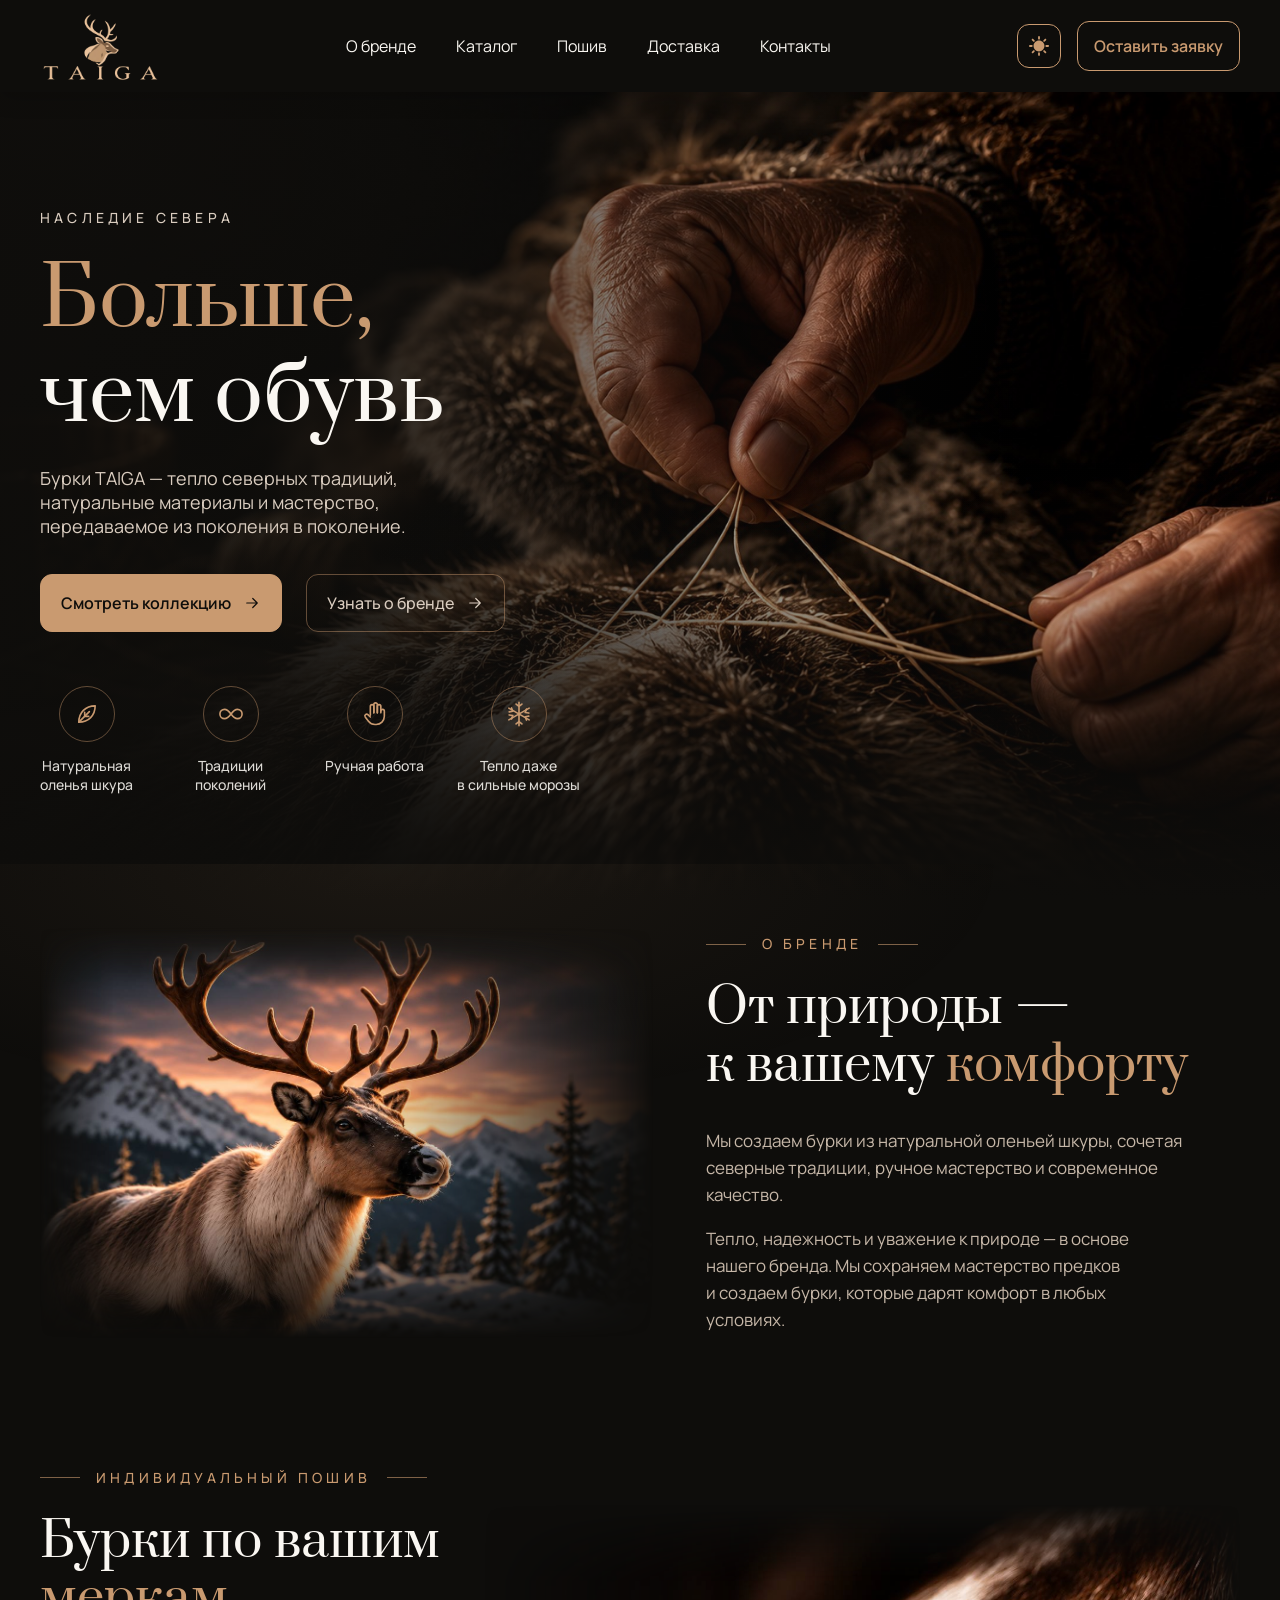
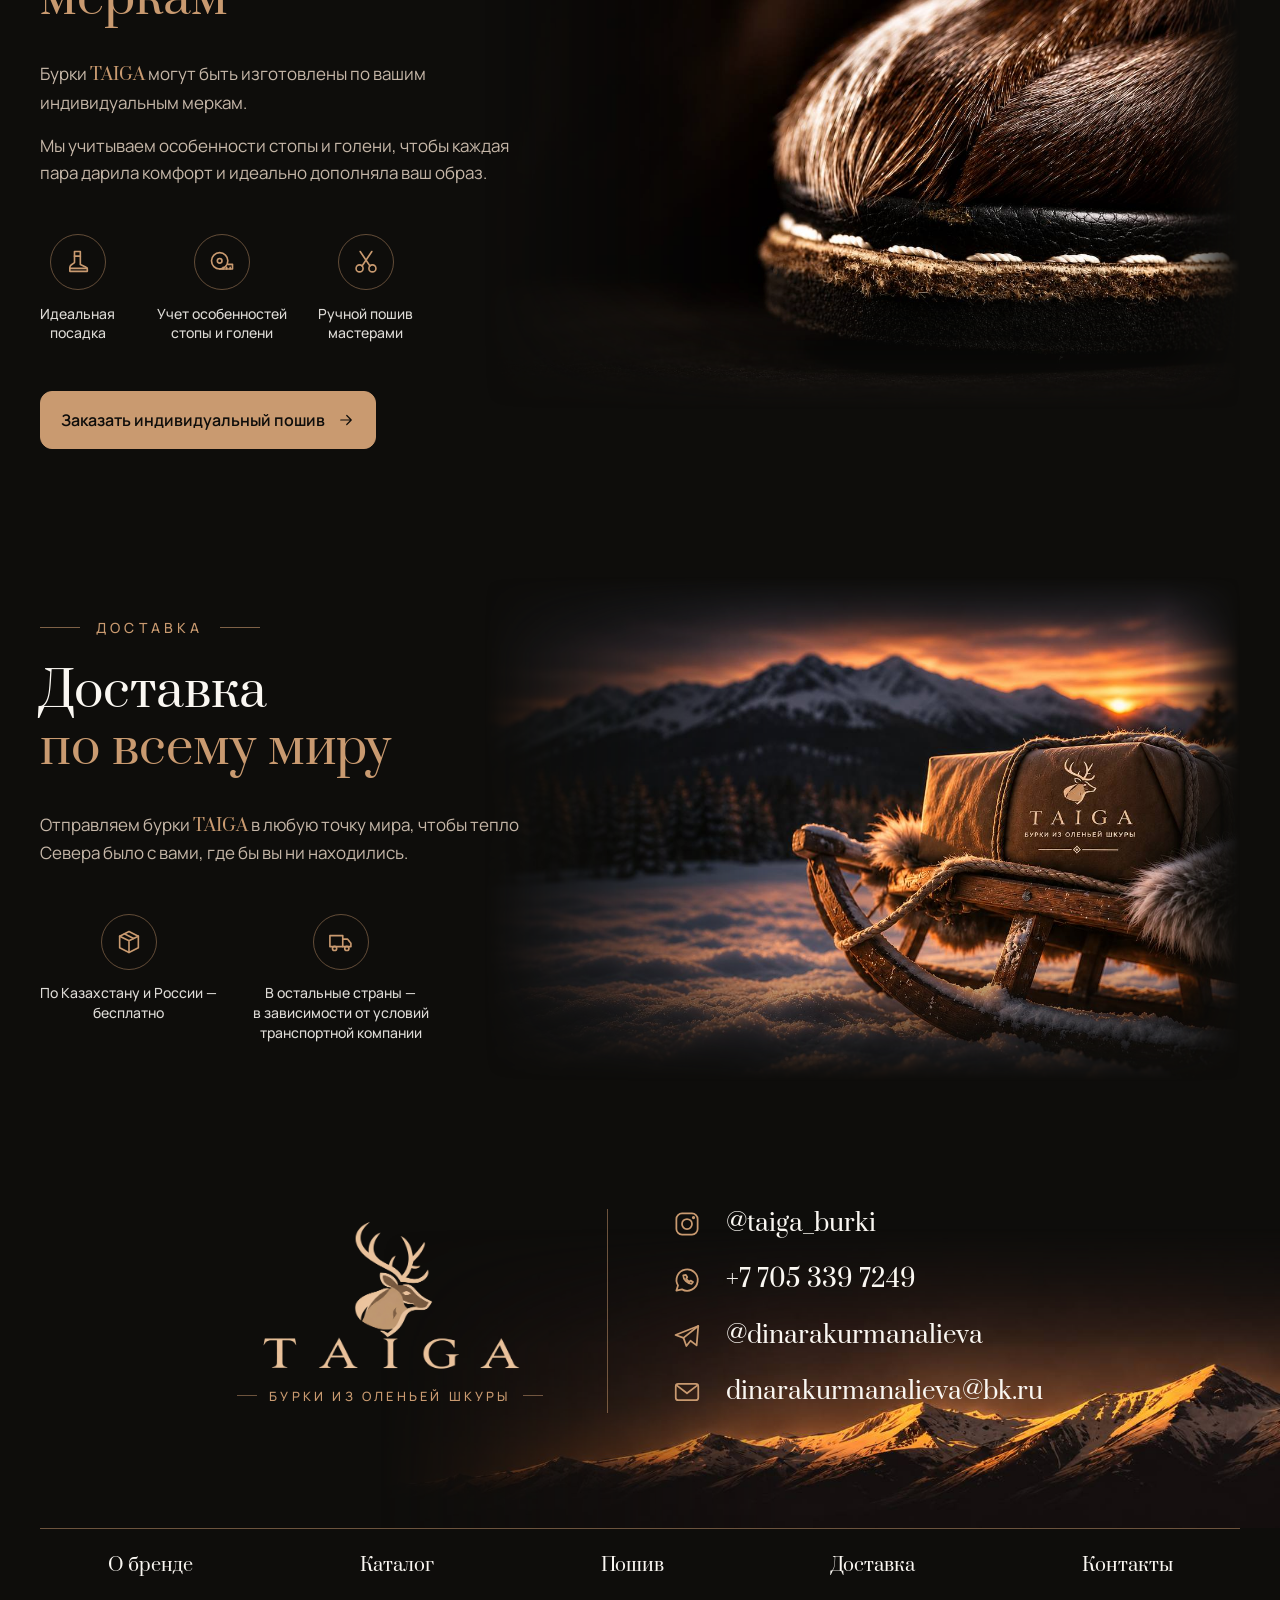
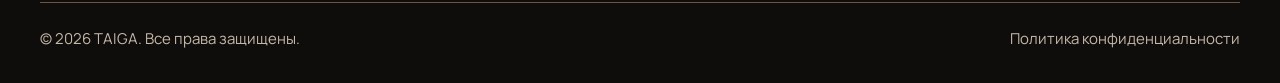
==== index.html @ 542b9067 "Add TAIGA home page Header with theme toggle and burger menu, hero, about, custom sewing and deliver" ====
<!doctype html>
<html lang="ru">
  <head>
    <meta charset="UTF-8" />
    <meta name="viewport" content="width=device-width, initial-scale=1.0" />
    <title>TAIGA</title>
    <link rel="icon" href="./img/general/favicon.png" />
    <link rel="preconnect" href="https://fonts.googleapis.com" />
    <link rel="preconnect" href="https://fonts.gstatic.com" crossorigin />
    <link
      href="https://fonts.googleapis.com/css2?family=Cormorant+Garamond:ital,wght@0,400;0,600;1,400&family=Manrope:wght@400;500;600;700&family=Prata&display=swap"
      rel="stylesheet"
    />
    <link rel="stylesheet" href="./style.css" />
    <script>
      // "js" class: scroll animations hide content only when JS is running
      document.documentElement.classList.add("js");
      if (localStorage.getItem("theme") === "light") {
        document.documentElement.classList.add("light_theme");
      }
    </script>
    <script src="./script.js" defer></script>
  </head>
  <body>
    <!-- HEADER -->
    <header class="header">
      <div class="container header_container">
        <a class="logo_link" href="#" aria-label="Taiga — наверх страницы">
          <img
            class="logo_img"
            src="./img/general/logo-header.png"
            alt=""
            width="120"
            height="70"
          />
        </a>

        <nav class="header_nav" id="header_menu" aria-label="Основное меню">
          <ul class="header_list">
            <li><a class="header_link" href="#about">О бренде</a></li>
            <li><a class="header_link" href="#catalog">Каталог</a></li>
            <li><a class="header_link" href="#sewing">Пошив</a></li>
            <li><a class="header_link" href="#delivery">Доставка</a></li>
            <li><a class="header_link" href="#contacts">Контакты</a></li>
          </ul>
          <div class="menu_extra">
            <p class="menu_note">Бурки ручной работы</p>
            <button class="btn menu_btn" type="button" data-open-request>Оставить заявку</button>
          </div>
        </nav>

        <div class="header_actions">
          <button
            class="icon_btn theme_toggle"
            type="button"
            aria-label="Включить светлую тему"
          >
            <svg
              class="theme_icon theme_icon_sun"
              width="20"
              height="20"
              viewBox="0 0 22 22"
              fill="none"
              aria-hidden="true"
            >
              <path
                d="M10 3V1C10 0.45 10.45 0 11 0C11.55 0 12 0.45 12 1V3C12 3.55 11.55 4 11 4C10.45 4 10 3.55 10 3ZM17.36 6.05L18.77 4.63C19.16 4.24 19.16 3.61 18.77 3.22C18.38 2.83 17.75 2.83 17.36 3.22L15.95 4.64C15.56 5.03 15.56 5.66 15.95 6.05C16.34 6.44 16.97 6.44 17.36 6.05ZM21 10H19C18.45 10 18 10.45 18 11C18 11.55 18.45 12 19 12H21C21.55 12 22 11.55 22 11C22 10.45 21.55 10 21 10ZM11 18C10.45 18 10 18.45 10 19V21C10 21.55 10.45 22 11 22C11.55 22 12 21.55 12 21V19C12 18.45 11.55 18 11 18ZM4.64 6.05L3.22 4.64C2.83 4.25 2.83 3.61 3.22 3.23C3.61 2.85 4.25 2.84 4.63 3.23L6.04 4.64C6.43 5.03 6.43 5.67 6.04 6.05C5.65 6.43 5.02 6.44 4.64 6.05ZM15.95 15.95C15.56 16.34 15.56 16.98 15.95 17.36L17.36 18.77C17.75 19.16 18.39 19.16 18.77 18.77C19.16 18.38 19.16 17.74 18.77 17.36L17.36 15.95C16.98 15.56 16.34 15.56 15.95 15.95ZM1 12H3C3.55 12 4 11.55 4 11C4 10.45 3.55 10 3 10H1C0.45 10 0 10.45 0 11C0 11.55 0.45 12 1 12ZM4.64 18.78L6.05 17.37C6.44 16.98 6.44 16.34 6.05 15.96C5.66 15.58 5.02 15.57 4.64 15.96L3.23 17.37C2.84 17.76 2.84 18.4 3.23 18.78C3.61 19.17 4.25 19.17 4.64 18.78ZM11 5C7.69 5 5 7.69 5 11C5 14.31 7.69 17 11 17C14.31 17 17 14.31 17 11C17 7.69 14.31 5 11 5Z"
                fill="currentColor"
              />
            </svg>
            <svg
              class="theme_icon theme_icon_moon"
              width="18"
              height="18"
              viewBox="0 0 18 18"
              fill="none"
              aria-hidden="true"
            >
              <path
                d="M9 0C4.03 0 0 4.03 0 9C0 13.97 4.03 18 9 18C13.97 18 18 13.97 18 9C18 8.54 17.96 8.08 17.9 7.64C16.92 9.01 15.32 9.9 13.5 9.9C10.52 9.9 8.1 7.48 8.1 4.5C8.1 2.69 8.99 1.08 10.36 0.1C9.92 0.04 9.46 0 9 0Z"
                fill="currentColor"
              />
            </svg>
          </button>

          <button class="btn header_btn" type="button" data-open-request>Оставить заявку</button>

          <button
            class="icon_btn burger_btn"
            type="button"
            aria-label="Открыть меню"
            aria-expanded="false"
            aria-controls="header_menu"
          >
            <span class="burger_line" aria-hidden="true"></span>
            <span class="burger_line" aria-hidden="true"></span>
          </button>
        </div>
      </div>
    </header>

    <main>
      <!-- HERO -->
      <section class="hero" id="hero">
        <div class="container hero_container">
          <div class="hero_content">
            <p class="hero_eyebrow">Наследие Севера</p>
            <h1 class="hero_title"><span class="text_accent">Больше,</span><br />чем обувь</h1>
            <p class="hero_text">
              Бурки TAIGA — тепло северных традиций, натуральные материалы и
              мастерство, передаваемое из поколения в поколение.
            </p>

            <div class="hero_btns">
              <a class="btn btn_primary btn_arrow" href="#catalog">
                Смотреть коллекцию
                <svg width="18" height="18" viewBox="0 0 24 24" fill="none" aria-hidden="true">
                  <path d="M5 12h14M13 6l6 6-6 6" stroke="currentColor" stroke-width="1.6" stroke-linecap="round" stroke-linejoin="round" />
                </svg>
              </a>
              <a class="btn btn_ghost btn_arrow" href="#about">
                Узнать о бренде
                <svg width="18" height="18" viewBox="0 0 24 24" fill="none" aria-hidden="true">
                  <path d="M5 12h14M13 6l6 6-6 6" stroke="currentColor" stroke-width="1.6" stroke-linecap="round" stroke-linejoin="round" />
                </svg>
              </a>
            </div>
          </div>

          <ul class="features features_start hero_features">
            <li class="feature">
              <span class="feature_icon">
                <img src="./img/home-page/icon-leaf.svg" alt="" width="28" height="28" />
              </span>
              <p class="feature_text">Натуральная оленья шкура</p>
            </li>
            <li class="feature">
              <span class="feature_icon">
                <img src="./img/home-page/icon-infinity.svg" alt="" width="28" height="28" />
              </span>
              <p class="feature_text">Традиции<br />поколений</p>
            </li>
            <li class="feature">
              <span class="feature_icon">
                <img src="./img/home-page/icon-hand.svg" alt="" width="28" height="28" />
              </span>
              <p class="feature_text">Ручная работа</p>
            </li>
            <li class="feature">
              <span class="feature_icon">
                <img src="./img/home-page/icon-snowflake.svg" alt="" width="28" height="28" />
              </span>
              <p class="feature_text">Тепло даже в&nbsp;сильные морозы</p>
            </li>
          </ul>
        </div>
      </section>

      <!-- ABOUT -->
      <section class="about" id="about">
        <div class="container about_container">
          <!-- Photo changes with the theme through CSS (--about-image) -->
          <div class="about_image reveal" aria-hidden="true"></div>

          <div class="about_content">
            <p class="section_eyebrow reveal">О бренде</p>
            <h2 class="section_title reveal" style="--reveal-delay: 0.1s">
              От природы —<br />к&nbsp;вашему <span class="text_accent">комфорту</span>
            </h2>
            <p class="section_text reveal" style="--reveal-delay: 0.2s">
              Мы создаем бурки из натуральной оленьей шкуры, сочетая северные
              традиции, ручное мастерство и&nbsp;современное качество.
            </p>
            <p class="section_text reveal" style="--reveal-delay: 0.3s">
              Тепло, надежность и&nbsp;уважение к&nbsp;природе — в&nbsp;основе
              нашего бренда. Мы сохраняем мастерство предков и&nbsp;создаем
              бурки, которые дарят комфорт в&nbsp;любых условиях.
            </p>
          </div>
        </div>
      </section>

      <!-- CATALOG -->
      <section class="catalog" id="catalog"></section>

      <!-- SEWING -->
      <section class="sewing" id="sewing">
        <div class="container split">
          <!-- Photo changes with the theme through CSS (--sewing-image) -->
          <div class="split_image reveal" aria-hidden="true"></div>

          <div class="split_content">
            <p class="section_eyebrow reveal">Индивидуальный пошив</p>
            <h2 class="section_title reveal" style="--reveal-delay: 0.1s">
              Бурки по&nbsp;вашим <span class="text_accent">меркам</span>
            </h2>
            <p class="section_text reveal" style="--reveal-delay: 0.2s">
              Бурки <span class="text_accent">TAIGA</span> могут быть изготовлены по&nbsp;вашим
              индивидуальным меркам.
            </p>
            <p class="section_text reveal" style="--reveal-delay: 0.25s">
              Мы учитываем особенности стопы и&nbsp;голени, чтобы каждая пара дарила
              комфорт и&nbsp;идеально дополняла ваш образ.
            </p>

            <ul class="features features_start sewing_features reveal" style="--reveal-delay: 0.35s" data-align="desktop">
              <li class="feature">
                <span class="feature_icon">
                  <img src="./img/home-page/icon-fit.svg" alt="" width="28" height="28" />
                </span>
                <p class="feature_text">Идеальная<br />посадка</p>
              </li>
              <li class="feature">
                <span class="feature_icon">
                  <img src="./img/home-page/icon-tape.svg" alt="" width="28" height="28" />
                </span>
                <p class="feature_text">Учет особенностей стопы и&nbsp;голени</p>
              </li>
              <li class="feature">
                <span class="feature_icon">
                  <img src="./img/home-page/icon-scissors.svg" alt="" width="28" height="28" />
                </span>
                <p class="feature_text">Ручной пошив мастерами</p>
              </li>
            </ul>

            <button
              class="btn btn_primary btn_arrow sewing_btn reveal"
              type="button"
              style="--reveal-delay: 0.45s"
              data-open-request
            >
              Заказать индивидуальный пошив
              <svg width="18" height="18" viewBox="0 0 24 24" fill="none" aria-hidden="true">
                <path d="M5 12h14M13 6l6 6-6 6" stroke="currentColor" stroke-width="1.6" stroke-linecap="round" stroke-linejoin="round" />
              </svg>
            </button>
          </div>
        </div>
      </section>

      <!-- DELIVERY -->
      <section class="delivery" id="delivery">
        <div class="container split">
          <!-- Photo changes with the theme through CSS (--delivery-image) -->
          <div class="split_image reveal" aria-hidden="true"></div>

          <div class="split_content">
            <p class="section_eyebrow reveal">Доставка</p>
            <h2 class="section_title reveal" style="--reveal-delay: 0.1s">
              Доставка<br /><span class="text_accent">по&nbsp;всему миру</span>
            </h2>
            <p class="section_text reveal" style="--reveal-delay: 0.2s">
              Отправляем бурки <span class="text_accent">TAIGA</span> в&nbsp;любую точку мира,
              чтобы тепло Севера было с&nbsp;вами, где бы вы ни&nbsp;находились.
            </p>

            <ul class="features features_start delivery_features reveal" style="--reveal-delay: 0.3s" data-align="desktop">
              <li class="feature">
                <span class="feature_icon">
                  <img src="./img/home-page/icon-box.svg" alt="" width="28" height="28" />
                </span>
                <p class="feature_text">По Казахстану и&nbsp;России —<br />бесплатно</p>
              </li>
              <li class="feature">
                <span class="feature_icon">
                  <img src="./img/home-page/icon-truck.svg" alt="" width="28" height="28" />
                </span>
                <p class="feature_text">
                  В остальные страны — в&nbsp;зависимости от&nbsp;условий транспортной компании
                </p>
              </li>
            </ul>
          </div>
        </div>
      </section>
    </main>

    <!-- FOOTER / CONTACTS (looks the same in both themes) -->
    <footer class="footer" id="contacts">
      <div class="container">
        <div class="footer_top">
          <div class="footer_brand">
            <img
              class="footer_logo"
              src="./img/general/logo-header.png"
              alt="TAIGA"
              width="270"
              height="158"
              loading="lazy"
            />
            <p class="footer_tagline">Бурки из оленьей шкуры</p>
          </div>

          <ul class="footer_contacts">
            <li>
              <a class="footer_contact" href="https://www.instagram.com/taiga_burki/" target="_blank" rel="noopener">
                <svg width="30" height="30" viewBox="0 0 24 24" fill="none" stroke="currentColor" stroke-width="1.4" stroke-linecap="round" stroke-linejoin="round" aria-hidden="true">
                  <rect x="3.5" y="3.5" width="17" height="17" rx="4.5" />
                  <circle cx="12" cy="12" r="4" />
                  <circle cx="17.2" cy="6.8" r="0.6" fill="currentColor" />
                </svg>
                <span class="footer_contact_text"><span class="visually_hidden">Instagram: </span>@taiga_burki</span>
              </a>
            </li>
            <li>
              <a class="footer_contact" href="https://wa.me/77053397249" target="_blank" rel="noopener">
                <svg width="30" height="30" viewBox="0 0 24 24" fill="none" stroke="currentColor" stroke-width="1.4" stroke-linecap="round" stroke-linejoin="round" aria-hidden="true">
                  <path d="M3.5 20.5l1.3-4.1A8.5 8.5 0 1 1 8 19.5l-4.5 1Z" />
                  <path d="M9 8.3c0 3.4 3.3 6.7 6.7 6.7l1.1-1.4-1.9-1.1-.9.8a4.5 4.5 0 0 1-2.6-2.6l.8-.9-1.1-1.9L9 8.3Z" />
                </svg>
                <span class="footer_contact_text"><span class="visually_hidden">WhatsApp: </span>+7 705 339 7249</span>
              </a>
            </li>
            <li>
              <a class="footer_contact" href="https://t.me/dinarakurmanalieva" target="_blank" rel="noopener">
                <svg width="30" height="30" viewBox="0 0 24 24" fill="none" stroke="currentColor" stroke-width="1.4" stroke-linecap="round" stroke-linejoin="round" aria-hidden="true">
                  <path d="M21 4 2.8 11.2l6.4 2.3L11.5 20l3.3-4.2 4.9 3.7L21 4Z" />
                  <path d="M9.2 13.5 21 4" />
                </svg>
                <span class="footer_contact_text"><span class="visually_hidden">Telegram: </span>@dinarakurmanalieva</span>
              </a>
            </li>
            <li>
              <a class="footer_contact" href="mailto:dinarakurmanalieva@bk.ru">
                <svg width="30" height="30" viewBox="0 0 24 24" fill="none" stroke="currentColor" stroke-width="1.4" stroke-linecap="round" stroke-linejoin="round" aria-hidden="true">
                  <rect x="3" y="5.5" width="18" height="13" rx="2" />
                  <path d="m3.5 6.5 8.5 6.5 8.5-6.5" />
                </svg>
                <span class="footer_contact_text"><span class="visually_hidden">Email: </span>dinarakurmanalieva@bk.ru</span>
              </a>
            </li>
          </ul>
        </div>

        <nav class="footer_nav" aria-label="Навигация в подвале">
          <ul class="footer_list">
            <li><a class="footer_link" href="#about">О бренде</a></li>
            <li><a class="footer_link" href="#catalog">Каталог</a></li>
            <li><a class="footer_link" href="#sewing">Пошив</a></li>
            <li><a class="footer_link" href="#delivery">Доставка</a></li>
            <li><a class="footer_link" href="#contacts">Контакты</a></li>
          </ul>
        </nav>

        <div class="footer_bottom">
          <p>© 2026 TAIGA. Все права защищены.</p>
          <!-- TODO: put the real privacy policy page here -->
          <a class="footer_link" href="#">Политика конфиденциальности</a>
        </div>
      </div>
    </footer>

    <!-- REQUEST FORM (modal) -->
    <dialog class="request" id="request_dialog" aria-labelledby="request_title">
      <button class="icon_btn request_close" type="button" aria-label="Закрыть форму" data-close-request>
        <svg width="18" height="18" viewBox="0 0 24 24" fill="none" aria-hidden="true">
          <path d="M6 6l12 12M18 6 6 18" stroke="currentColor" stroke-width="1.6" stroke-linecap="round" />
        </svg>
      </button>

      <form class="request_form" id="request_form" novalidate>
        <p class="section_eyebrow request_eyebrow">Заявка</p>
        <h2 class="request_title" id="request_title">Оставить заявку</h2>
        <p class="request_subtitle">
          Расскажите, что вас интересует, — мы свяжемся с&nbsp;вами удобным способом.
        </p>

        <div class="field">
          <label class="field_label" for="request_name">Как к&nbsp;вам обращаться</label>
          <input
            class="field_input"
            id="request_name"
            name="name"
            type="text"
            autocomplete="name"
            placeholder="Имя"
            required
            minlength="2"
            maxlength="60"
            aria-describedby="request_name_error"
          />
          <p class="field_error" id="request_name_error" aria-live="polite"></p>
        </div>

        <fieldset class="field">
          <legend class="field_label">Как с&nbsp;вами связаться</legend>
          <div class="contact_methods">
            <label class="contact_method">
              <input type="radio" name="method" value="phone" checked />
              <span>Звонок</span>
            </label>
            <label class="contact_method">
              <input type="radio" name="method" value="telegram" />
              <span>Telegram</span>
            </label>
            <label class="contact_method">
              <input type="radio" name="method" value="whatsapp" />
              <span>WhatsApp</span>
            </label>
            <label class="contact_method">
              <input type="radio" name="method" value="email" />
              <span>Email</span>
            </label>
          </div>
        </fieldset>

        <div class="field">
          <label class="field_label" for="request_contact" id="request_contact_label">Телефон</label>
          <input
            class="field_input"
            id="request_contact"
            name="contact"
            type="tel"
            inputmode="tel"
            autocomplete="tel"
            placeholder="+7 900 000-00-00"
            required
            aria-describedby="request_contact_error"
          />
          <p class="field_error" id="request_contact_error" aria-live="polite"></p>
        </div>

        <div class="field">
          <label class="field_label" for="request_message">
            Сообщение <span class="field_optional">— необязательно</span>
          </label>
          <textarea
            class="field_input field_textarea"
            id="request_message"
            name="message"
            rows="3"
            maxlength="1000"
            placeholder="Размер, модель, пожелания по пошиву…"
          ></textarea>
        </div>

        <button class="btn btn_primary btn_arrow request_submit" type="submit">
          Отправить заявку
          <svg width="18" height="18" viewBox="0 0 24 24" fill="none" aria-hidden="true">
            <path d="M5 12h14M13 6l6 6-6 6" stroke="currentColor" stroke-width="1.6" stroke-linecap="round" stroke-linejoin="round" />
          </svg>
        </button>
      </form>

      <!-- Shown after a successful submit -->
      <div class="request_success" id="request_success" hidden>
        <span class="request_success_icon" aria-hidden="true">
          <svg width="28" height="28" viewBox="0 0 24 24" fill="none">
            <path d="M5 12.5l4.5 4.5L19 7.5" stroke="currentColor" stroke-width="1.6" stroke-linecap="round" stroke-linejoin="round" />
          </svg>
        </span>
        <h2 class="request_title" id="request_success_title">Спасибо!</h2>
        <p class="request_subtitle" id="request_success_text">Заявка отправлена. Мы скоро свяжемся с&nbsp;вами.</p>
        <button class="btn request_done" type="button" data-close-request>Закрыть</button>
      </div>
    </dialog>
  </body>
</html>
---- style.css ----
/* VARIABLES */
/* Dark theme is the default; light theme is turned on by .light_theme on <html> */
:root {
  --color-bg: #0E0D0B;
  --color-surface: #1B1714;
  --color-surface-alt: #352217;
  --color-text: #FAF7F2;
  --color-text-muted: #C6B7A8;
  --color-accent: #C99A70;
  --color-button-bg: #C99A70;
  --color-button-border: #C99A70;
  --color-button-text: #0E0D0B;
  --color-border: #49372B;

  --font-main: "Manrope", sans-serif;
  --font-title: "Prata", serif;
  --font-accent: "Cormorant Garamond", serif;

  --color-accent-hover: #DDB28A;

  /* Hero: its own photo and colors for each theme */
  --hero-image: url("./img/home-page/hero-bg.jpg");
  --about-image: url("./img/home-page/about-deer-dark.jpg");
  --sewing-image: url("./img/home-page/sewing-dark.jpg");
  --delivery-image: url("./img/home-page/delivery-dark.jpg");
  --hero-overlay: 14, 13, 11; /* RGB of the gradient over the photo */
  --color-hero-bg: #0E0D0B;
  --color-hero-text: #FAF7F2;
  --color-hero-muted: #D9CCBF;
  --color-hero-accent: #C99A70;
  --color-hero-accent-hover: #DDB28A;
  --color-hero-on-accent: #0E0D0B;
  --color-hero-line: rgba(201, 154, 112, 0.45);

  --header-height: 92px;
  --container-padding: 2.5rem;
  /* Vertical padding of every content section (top = bottom), so all gaps match */
  --section-space: clamp(2.5rem, 5vw, 4rem);
  --transition: 0.3s ease;
}

:root.light_theme {
  --color-bg: #FAF7F2;
  --color-surface: #FFFDF9;
  --color-surface-alt: #E8D8C8;
  --color-text: #352217;
  --color-text-muted: #6B5A4D;
  --color-accent: #8A5A32;
  --color-accent-hover: #74481F;
  --color-button-bg: #352217;
  --color-button-border: rgba(138, 90, 50, 0.4); /* soft, like the hero buttons */
  --color-button-text: #FFFDF9;
  --color-border: #E8D8C8;

  --hero-image: url("./img/home-page/hero-bg-light.jpg");
  --about-image: url("./img/home-page/about-deer-light.jpg");
  --sewing-image: url("./img/home-page/sewing-light.jpg");
  --delivery-image: url("./img/home-page/delivery-light.jpg");
  --hero-overlay: 250, 247, 242;
  --color-hero-bg: #FAF7F2;
  --color-hero-text: #352217;
  --color-hero-muted: #5E4D41;
  --color-hero-accent: #8A5A32;
  --color-hero-accent-hover: #74481F;
  --color-hero-on-accent: #FAF7F2;
  --color-hero-line: rgba(138, 90, 50, 0.4);
}

/* RESET */
*,
*::before,
*::after {
  box-sizing: border-box;
  margin: 0;
  padding: 0;
}

html {
  scroll-behavior: smooth;
  scroll-padding-top: var(--header-height);
}

ul,
ol {
  list-style: none;
}

a {
  color: inherit;
  text-decoration: none;
}

img,
svg {
  display: block;
  max-width: 100%;
}

button {
  font: inherit;
  color: inherit;
  background: none;
  border: none;
  cursor: pointer;
}

button,
a {
  -webkit-tap-highlight-color: transparent;
}

:focus-visible {
  outline: 2px solid var(--color-accent);
  outline-offset: 3px;
}

/* GENERAL */
body {
  font-family: var(--font-main);
  font-size: 1rem;
  font-weight: 400;
  line-height: 150%;
  color: var(--color-text);
  background: var(--color-bg);
  transition:
    background-color var(--transition),
    color var(--transition);
}

body.menu_open {
  overflow: hidden;
}

.container {
  width: 100%;
  max-width: 1440px;
  margin: 0 auto;
  padding: 0 var(--container-padding);
}

/* TYPOGRAPHY */
h1,
h2,
h3 {
  font-family: var(--font-title);
  font-weight: 400;
}

/* Same title and text size in every section (the hero <h1> is separate and bigger) */
.section_title {
  margin-bottom: clamp(1.25rem, 3vw, 2rem);
  font-size: clamp(2rem, 3.8vw, 3.25rem);
  line-height: 118%;
}

.section_text {
  max-width: 480px;
  font-size: 1.0625rem;
  line-height: 160%;
  color: var(--color-text-muted);
}

.section_text + .section_text {
  margin-top: 1rem;
}

.section_text .text_accent {
  font-family: var(--font-title);
}

.text_accent {
  color: var(--color-accent);
}

/* Small uppercase label above a section title, with short lines on both sides */
.section_eyebrow {
  display: flex;
  align-items: center;
  gap: 1rem;
  margin-bottom: 1.5rem;
  font-size: 0.875rem;
  font-weight: 500;
  letter-spacing: 0.3em;
  text-transform: uppercase;
  color: var(--color-accent);
}

.section_eyebrow::before,
.section_eyebrow::after {
  content: "";
  width: 2.5rem;
  height: 1px;
  background-color: currentColor;
  opacity: 0.6;
}


/* BUTTONS */
.btn {
  display: inline-block;
  white-space: nowrap;
  padding: 1em 1.25em;
  font-weight: 600;
  color: var(--color-accent);
  background-color: var(--color-bg);
  border: 1px solid var(--color-button-border);
  border-radius: 0.75em;
  transition:
    color var(--transition),
    background-color var(--transition),
    border-color var(--transition);
}

/* Filled accent button */
.btn_primary {
  color: var(--color-hero-on-accent);
  background-color: var(--color-hero-accent);
  border-color: var(--color-hero-accent);
}

/* Quiet transparent button (secondary action) */
.btn_ghost {
  font-weight: 500;
  color: var(--color-hero-muted);
  background-color: transparent;
  border-color: var(--color-hero-line);
}

/* Button with an arrow icon that moves on hover */
.btn_arrow {
  display: inline-flex;
  align-items: center;
  gap: 0.75em;
}

.btn_arrow svg {
  flex-shrink: 0;
  transition: transform var(--transition);
}

/* HEADER */
.header {
  position: sticky;
  top: 0;
  z-index: 100;
  background: var(--color-bg);
  box-shadow: 0 6px 20px rgba(0, 0, 0, 0.18);
}

.header_container {
  display: flex;
  justify-content: space-between;
  align-items: center;
  gap: 1.5rem;
  height: var(--header-height);
}

.logo_link {
  flex-shrink: 0;
}

.logo_img {
  width: 7.5rem;
  height: auto;
}

/* The logo file is light caramel; darken it a little on the light background */
.light_theme .logo_img {
  filter: brightness(0.8) saturate(1.2);
}

.header_list {
  display: flex;
  gap: 2.5em;
}

.header_link {
  position: relative;
  display: inline-block;
  white-space: nowrap;
  color: var(--color-text);
  transition: color var(--transition);
}

/* Underline that grows from the center on hover: header links, footer links and contacts */
.header_link::after,
.footer_link::after,
.footer_contact_text::after {
  content: "";
  position: absolute;
  bottom: -5px;
  left: 0;
  width: 100%;
  height: 1px;
  background-color: var(--color-accent);
  transform: scaleX(0);
  transform-origin: center;
  transition: transform var(--transition);
}

.menu_extra {
  display: none;
}

.header_actions {
  display: flex;
  align-items: center;
  gap: 1rem;
}

.header_btn {
  padding: 0.75em 1em;
}

/* Square icon button, shared by the theme toggle and the burger */
.icon_btn {
  position: relative;
  display: grid;
  place-items: center;
  flex-shrink: 0;
  width: 44px;
  height: 44px;
  color: var(--color-accent);
  border: 1px solid var(--color-button-border);
  border-radius: 0.75em;
  transition:
    color var(--transition),
    background-color var(--transition),
    border-color var(--transition);
}

/* Theme toggle: both icons sit in the same cell, only one is visible */
.theme_icon {
  grid-area: 1 / 1;
  transition:
    opacity var(--transition),
    transform var(--transition);
}

.theme_icon_moon,
.light_theme .theme_icon_sun {
  opacity: 0;
  transform: rotate(-90deg) scale(0.5);
}

.light_theme .theme_icon_moon {
  opacity: 1;
  transform: rotate(0deg) scale(1);
}

/* Burger: two lines that turn into a cross */
.burger_btn {
  display: none;
}

.burger_line {
  position: absolute;
  left: 50%;
  width: 20px;
  height: 1.5px;
  margin-left: -10px;
  border-radius: 1px;
  background-color: currentColor;
  transition:
    top var(--transition),
    transform var(--transition);
}

.burger_line:nth-child(1) {
  top: 17px;
}

.burger_line:nth-child(2) {
  top: 25px;
}

.burger_btn[aria-expanded="true"] .burger_line {
  top: 21px;
}

.burger_btn[aria-expanded="true"] .burger_line:nth-child(1) {
  transform: rotate(45deg);
}

.burger_btn[aria-expanded="true"] .burger_line:nth-child(2) {
  transform: rotate(-45deg);
}

/* HERO */
.hero {
  display: flex;
  align-items: center;
  /* Header + hero fill exactly one screen; spacing below shrinks with the screen height */
  height: calc(100svh - var(--header-height));
  padding: clamp(1.5rem, 6vh, 5rem) 0 clamp(1.5rem, 5vh, 4rem);
  overflow: hidden;
  color: var(--color-hero-text);
  background:
    linear-gradient(
      0deg,
      rgba(var(--hero-overlay), 1) 0%,
      rgba(var(--hero-overlay), 0.88) 8%,
      rgba(var(--hero-overlay), 0.65) 18%,
      rgba(var(--hero-overlay), 0.38) 30%,
      rgba(var(--hero-overlay), 0.15) 42%,
      rgba(var(--hero-overlay), 0) 55%
    ),
    linear-gradient(
      90deg,
      rgba(var(--hero-overlay), 0.96) 0%,
      rgba(var(--hero-overlay), 0.85) 30%,
      rgba(var(--hero-overlay), 0.3) 60%,
      rgba(var(--hero-overlay), 0) 80%
    ),
    var(--hero-image) right center / cover no-repeat,
    var(--color-hero-bg);
}

.hero_container {
  display: flex;
  flex-direction: column;
  gap: clamp(1.5rem, 6vh, 4rem);
}

.hero_content {
  max-width: 620px;
}

.hero_eyebrow {
  margin-bottom: clamp(0.75rem, 2.5vh, 1.5rem);
  font-size: 0.875rem;
  font-weight: 500;
  letter-spacing: 0.3em;
  text-transform: uppercase;
  color: var(--color-hero-muted);
}

.hero_title .text_accent {
  color: var(--color-hero-accent);
}

.hero_title {
  margin-bottom: clamp(0.75rem, 2.5vh, 1.5rem);
  font-size: clamp(2.5rem, min(7vw, 9vh), 5.5rem);
  line-height: 118%;
}

.hero_text {
  max-width: 470px;
  margin-bottom: clamp(1.25rem, 4vh, 2.5rem);
  font-size: 1.125rem;
  color: var(--color-hero-muted);
}

.hero_btns {
  display: flex;
  flex-wrap: wrap;
  gap: 1.5rem;
}

.hero_features {
  max-width: 680px;
}

/* FEATURES: row of icons in circles with captions (hero, sewing, delivery).
   Number of equal columns: --feature-count (4 by default) */
.features {
  --feature-icon-size: clamp(44px, 6.5vh, 56px);
  display: grid;
  grid-template-columns: repeat(var(--feature-count, 4), minmax(0, 1fr));
}

/* Equal blocks as wide as the widest caption, row starting from the left edge.
   With width: max-content, 1fr columns all take the size of the widest one.
   script.js (alignFeatureRows) then pulls the row left so the first block's content
   starts exactly at the text edge. */
.features_start {
  width: max-content;
  max-width: 100%;
  grid-template-columns: repeat(var(--feature-count, 4), 1fr);
  column-gap: 0.75rem;
}

.features_start .feature {
  padding: 0;
}

/* Narrower captions = narrower blocks = icons closer together */
.features_start .feature_text {
  max-width: 8.25rem;
}

.feature {
  position: relative;
  display: flex;
  flex-direction: column;
  align-items: center;
  gap: clamp(0.625rem, 1.5vh, 1rem);
  padding: 0 0.75rem;
  text-align: center;
}

.feature_icon {
  display: grid;
  place-items: center;
  width: var(--feature-icon-size);
  height: var(--feature-icon-size);
  border: 1px solid var(--color-hero-line);
  border-radius: 50%;
}

/* The icon files are caramel; in the light theme darken them for contrast */
.light_theme .feature_icon img {
  filter: brightness(0.62) saturate(1.3);
}

.feature_text {
  max-width: 150px;
  font-size: 0.875rem;
  font-weight: 500;
  line-height: 140%;
  color: var(--color-hero-text);
  opacity: 0.88;
  text-wrap: balance;
}

/* Content appears with a soft rise on page load */
.hero_content > *,
.hero_features {
  animation: hero_appear 1s cubic-bezier(0.22, 1, 0.36, 1) both;
}

.hero_title { animation-delay: 0.1s; }
.hero_text { animation-delay: 0.2s; }
.hero_btns { animation-delay: 0.3s; }
.hero_features { animation-delay: 0.45s; }

@keyframes hero_appear {
  from {
    opacity: 0;
    transform: translateY(12px);
  }
}

/* ABOUT */
.about {
  position: relative;
  /* Pulled up into the hero's bottom fade so the two read as one canvas */
  margin-top: -2.25rem;
  padding: var(--section-space) 0;
}

/* Very soft warm glow at the top: continues the photo tones of the hero */
.about::before {
  content: "";
  position: absolute;
  inset: 0 0 auto;
  height: 22rem;
  background: radial-gradient(
    ellipse 70% 100% at 30% 0%,
    color-mix(in srgb, var(--color-accent) 7%, transparent) 0%,
    transparent 70%
  );
  pointer-events: none;
}

.about_container {
  position: relative;
  display: grid;
  grid-template-columns: 1.15fr 1fr;
  align-items: center;
  gap: clamp(2rem, 4vw, 4rem);
}

/* The photo dissolves into the page on all four sides */
.about_image {
  aspect-ratio: 3 / 2;
  background: var(--about-image) center / cover no-repeat;
  -webkit-mask-image:
    linear-gradient(90deg, transparent 0%, #000 12%, #000 55%, transparent 100%),
    linear-gradient(180deg, transparent 0%, #000 15%, #000 70%, transparent 100%);
  -webkit-mask-composite: source-in;
  mask-image:
    linear-gradient(90deg, transparent 0%, #000 12%, #000 55%, transparent 100%),
    linear-gradient(180deg, transparent 0%, #000 15%, #000 70%, transparent 100%);
  mask-composite: intersect;
}

.about_content {
  max-width: 560px;
}

/* SPLIT LAYOUT: text on the left, photo on the right (sewing, delivery).
   Mirror of the about section. Each section sets its photo in --split-image. */
.sewing,
.delivery {
  padding: var(--section-space) 0;
}

.split {
  display: grid;
  grid-template-columns: minmax(0, 0.85fr) minmax(0, 1.15fr);
  align-items: center;
  gap: clamp(1rem, 2vw, 2rem);
}

/* The photo is the second column visually, but comes first in HTML for mobile order */
.split_image {
  grid-column: 2;
  grid-row: 1;
  aspect-ratio: 3 / 2;
  margin-left: -12%; /* the left part of the photos is background — let it sit closer to the text */
  background: var(--split-image) center / cover no-repeat;
  -webkit-mask-image:
    linear-gradient(270deg, transparent 0%, #000 10%, #000 62%, transparent 100%),
    linear-gradient(180deg, transparent 0%, #000 15%, #000 75%, transparent 100%);
  -webkit-mask-composite: source-in;
  mask-image:
    linear-gradient(270deg, transparent 0%, #000 10%, #000 62%, transparent 100%),
    linear-gradient(180deg, transparent 0%, #000 15%, #000 75%, transparent 100%);
  mask-composite: intersect;
}

.split_content {
  grid-column: 1;
  grid-row: 1;
  max-width: 540px;
}

.split_content .features {
  margin: clamp(2rem, 4vw, 3rem) 0;
}

/* SEWING */
.sewing {
  --split-image: var(--sewing-image);
}

.sewing_features {
  --feature-count: 3;
}

/* DELIVERY */
.delivery {
  --split-image: var(--delivery-image);
}

.delivery_features {
  --feature-count: 2;
}

/* Delivery captions are longer than in other sections */
.delivery_features .feature_text {
  max-width: 12.5rem;
}

.delivery .split_content .features {
  margin-bottom: 0;
}

/* FOOTER: always dark. It redefines the theme variables inside itself,
   so everything in it looks the same in the light and dark themes */
.footer {
  --color-bg: #0E0D0B;
  --color-text: #FAF7F2;
  --color-text-muted: #C6B7A8;
  --color-accent: #C99A70;
  --footer-line: rgba(201, 154, 112, 0.5);
  color: var(--color-text);
  background: var(--color-bg);
}

.footer_top {
  position: relative;
  display: flex;
  justify-content: center;
  align-items: center;
  gap: clamp(2rem, 5vw, 4.5rem);
  padding: var(--section-space) 0 clamp(5rem, 9vw, 8rem);
}

/* Mountains at the bottom right, fading into the footer on the left and top */
.footer_top::before {
  content: "";
  position: absolute;
  right: calc(-1 * var(--container-padding));
  bottom: 0;
  width: min(75%, 960px);
  aspect-ratio: 1280 / 426;
  background: url("./img/home-page/footer-mountains.jpg") right bottom / cover no-repeat;
  -webkit-mask-image:
    linear-gradient(90deg, transparent 0%, #000 45%),
    linear-gradient(180deg, transparent 0%, #000 40%);
  -webkit-mask-composite: source-in;
  mask-image:
    linear-gradient(90deg, transparent 0%, #000 45%),
    linear-gradient(180deg, transparent 0%, #000 40%);
  mask-composite: intersect;
  pointer-events: none;
}

/* Same logo picture as in the header, tagline below as text */
.footer_brand {
  position: relative;
  display: flex;
  flex-direction: column;
  align-items: center;
  gap: 0.75rem;
  flex-shrink: 0;
}

.footer_logo {
  width: clamp(200px, 22vw, 270px);
  height: auto;
}

.footer_tagline {
  display: flex;
  align-items: center;
  gap: 0.75rem;
  font-size: clamp(0.6875rem, 1vw, 0.8125rem);
  font-weight: 500;
  letter-spacing: 0.25em;
  text-transform: uppercase;
  color: var(--color-accent);
}

/* Thin lines on both sides of the tagline */
.footer_tagline::before,
.footer_tagline::after {
  content: "";
  width: 1.25rem;
  height: 1px;
  background-color: var(--footer-line);
}

/* Contacts with a thin vertical line on the left (between them and the logo) */
.footer_contacts {
  position: relative;
  display: flex;
  flex-direction: column;
  gap: 1.25rem;
  padding-left: clamp(2rem, 5vw, 4.5rem);
  border-left: 1px solid var(--footer-line);
}

.footer_contact {
  display: inline-flex;
  align-items: center;
  gap: 1.5rem;
  font-family: var(--font-title);
  font-size: clamp(1.125rem, 2vw, 1.5rem);
  color: var(--color-text);
  transition: color var(--transition);
}

.footer_contact svg {
  flex-shrink: 0;
  color: var(--color-accent);
}

/* Navigation row between two lines */
.footer_nav {
  border-top: 1px solid var(--footer-line);
  border-bottom: 1px solid var(--footer-line);
}

.footer_list {
  display: flex;
  flex-wrap: wrap;
  justify-content: space-around;
  gap: 1rem 2rem;
  padding: 1.5rem 0;
}

.footer_link,
.footer_contact_text {
  position: relative;
  display: inline-block;
}

.footer_link {
  font-family: var(--font-title);
  font-size: 1.125rem;
  color: var(--color-text);
  transition: color var(--transition);
}

.footer_bottom {
  display: flex;
  flex-wrap: wrap;
  justify-content: space-between;
  align-items: center;
  gap: 0.75rem 2rem;
  padding: 1.5rem 0 2rem;
  font-size: 0.9375rem;
  color: var(--color-text-muted);
}

.footer_bottom .footer_link {
  font-family: var(--font-main);
  font-size: inherit;
  color: var(--color-text-muted);
}

/* Text for screen readers only (e.g. "WhatsApp:" before the phone number) */
.visually_hidden {
  position: absolute;
  width: 1px;
  height: 1px;
  margin: -1px;
  overflow: hidden;
  clip: rect(0 0 0 0);
  white-space: nowrap;
}

/* REQUEST FORM (modal) */
body.dialog_open {
  overflow: hidden;
}

.request {
  position: fixed;
  inset: 0;
  width: min(560px, calc(100% - 2rem));
  max-width: none; /* reset the browser's built-in dialog limits */
  max-height: calc(100dvh - 2rem);
  margin: auto;
  padding: clamp(1.25rem, 3.5vh, 2.5rem) clamp(1.25rem, 4vw, 2.5rem);
  overflow-y: auto;
  color: var(--color-text);
  background: var(--color-surface);
  border: 1px solid var(--color-border);
  border-radius: 1.25rem;
  box-shadow: 0 24px 60px rgba(0, 0, 0, 0.35);
}

.request[open] {
  animation: request_appear 0.4s cubic-bezier(0.22, 1, 0.36, 1);
}

.request::backdrop {
  background: rgba(14, 13, 11, 0.65);
  backdrop-filter: blur(4px);
}

@keyframes request_sheet {
  from {
    transform: translateY(100%);
  }
}

@keyframes request_appear {
  from {
    opacity: 0;
    transform: translateY(16px) scale(0.98);
  }
}

.request_close {
  position: absolute;
  top: 1rem;
  right: 1rem;
}

.request_form {
  display: flex;
  flex-direction: column;
  gap: clamp(0.75rem, 2vh, 1.125rem);
}

.request_form[hidden] {
  display: none;
}

.request_eyebrow {
  margin-bottom: -0.25rem;
}

.request_title {
  font-size: clamp(1.5rem, min(4vw, 4vh), 2.125rem);
  line-height: 120%;
}

.request_subtitle {
  margin-top: -0.5rem;
  color: var(--color-text-muted);
}

/* Form fields */
.field {
  display: flex;
  flex-direction: column;
  gap: 0.375rem;
  min-width: 0;
  border: none;
}

.field_label {
  padding: 0;
  font-size: 0.875rem;
  font-weight: 600;
}

.field_optional {
  font-weight: 400;
  color: var(--color-text-muted);
}

.field_input {
  width: 100%;
  min-height: 44px;
  padding: 0.625rem 1rem;
  font: inherit;
  color: var(--color-text);
  background: var(--color-bg);
  border: 1px solid var(--color-border);
  border-radius: 0.75em;
  transition:
    border-color var(--transition),
    box-shadow var(--transition);
}

.field_input::placeholder {
  color: var(--color-text-muted);
  opacity: 0.7;
}

.field_input:focus {
  outline: none;
  border-color: var(--color-accent);
  box-shadow: 0 0 0 3px color-mix(in srgb, var(--color-accent) 25%, transparent);
}

.field_textarea {
  height: clamp(64px, 11vh, 100px);
  min-height: 64px;
  resize: vertical;
}

.field.has_error .field_input {
  border-color: #D9534F;
}

.field_error {
  min-height: 0;
  font-size: 0.8125rem;
  color: #E0716C;
}

.light_theme .field_error {
  color: #B3261E;
}

.field_error:empty {
  display: none;
}

/* Contact method chips (styled radio buttons) */
.contact_methods {
  display: flex;
  flex-wrap: wrap;
  gap: 0.5rem;
}

.contact_method {
  position: relative;
  cursor: pointer;
}

.contact_method input {
  position: absolute;
  opacity: 0;
  pointer-events: none;
}

.contact_method span {
  display: inline-flex;
  align-items: center;
  min-height: 40px;
  padding: 0 1rem;
  font-size: 0.875rem;
  font-weight: 500;
  color: var(--color-text-muted);
  border: 1px solid var(--color-border);
  border-radius: 0.75em; /* same rounding as buttons and fields */
  transition:
    color var(--transition),
    background-color var(--transition),
    border-color var(--transition);
}

.contact_method input:checked + span {
  color: var(--color-hero-on-accent);
  background-color: var(--color-hero-accent);
  border-color: var(--color-hero-accent);
}

.contact_method input:focus-visible + span {
  outline: 2px solid var(--color-accent);
  outline-offset: 3px;
}

.request_submit {
  justify-content: center;
  margin-top: 0.25rem;
}

/* Success state */
.request_success {
  display: flex;
  flex-direction: column;
  align-items: center;
  gap: 1rem;
  padding: 1.5rem 0 0.5rem;
  text-align: center;
}

.request_success[hidden] {
  display: none;
}

.request_success_icon {
  display: grid;
  place-items: center;
  width: 64px;
  height: 64px;
  color: var(--color-accent);
  border: 1px solid var(--color-button-border);
  border-radius: 50%;
}

.request_success .request_subtitle {
  margin-top: 0;
  max-width: 360px;
}

.request_done {
  margin-top: 0.5rem;
  min-width: 160px;
}

/* SCROLL REVEAL */
/* Elements with .reveal fade up when they scroll into view (script.js adds .is_visible).
   Delay per element: style="--reveal-delay: 0.2s" */
.js .reveal {
  opacity: 0;
  transform: translateY(24px);
  transition:
    opacity 0.9s cubic-bezier(0.22, 1, 0.36, 1),
    transform 0.9s cubic-bezier(0.22, 1, 0.36, 1);
  transition-delay: var(--reveal-delay, 0s);
}

.js .reveal.is_visible {
  opacity: 1;
  transform: translateY(0);
}

/* HOVER and ACTIVE effects */
@media (hover: hover) {
  .header_link:hover,
  .footer_link:hover,
  .footer_contact:hover {
    color: var(--color-accent);
  }

  .header_link:hover::after,
  .footer_link:hover::after,
  .footer_contact:hover .footer_contact_text::after {
    transform: scaleX(1);
  }

  .btn:hover,
  .icon_btn:hover {
    color: var(--color-bg);
    background-color: var(--color-accent);
    border-color: var(--color-accent);
  }

  .btn_primary:hover {
    color: var(--color-hero-on-accent);
    background-color: var(--color-hero-accent-hover);
    border-color: var(--color-hero-accent-hover);
  }

  .btn_ghost:hover {
    color: var(--color-hero-text);
    background-color: rgba(var(--hero-overlay), 0.35);
    border-color: var(--color-hero-accent);
  }

  .btn_arrow:hover svg {
    transform: translateX(4px);
  }


  .contact_method:hover input:not(:checked) + span {
    color: var(--color-text);
    border-color: var(--color-accent);
  }
}

/* Touch screens: the same effects as hover, shown while the finger is on the element.
   transition-duration: 0s makes the press appear instantly (a tap is shorter than 0.3s);
   on release the element fades back with the normal transition. */
@media (hover: none) {
  .header_link:active,
  .footer_link:active,
  .footer_contact:active,
  .btn:active,
  .icon_btn:active,
  .contact_method:active span,
  .header_link:active::after,
  .footer_link:active::after,
  .footer_contact:active .footer_contact_text::after,
  .btn_arrow:active svg {
    transition-duration: 0s;
  }

  .header_link:active,
  .footer_link:active,
  .footer_contact:active {
    color: var(--color-accent);
  }

  .header_link:active::after,
  .footer_link:active::after,
  .footer_contact:active .footer_contact_text::after {
    transform: scaleX(1);
  }

  .btn:active,
  .icon_btn:active {
    color: var(--color-bg);
    background-color: var(--color-accent);
    border-color: var(--color-accent);
  }

  .btn_primary:active {
    color: var(--color-hero-on-accent);
    background-color: var(--color-hero-accent-hover);
    border-color: var(--color-hero-accent-hover);
  }

  .btn_ghost:active {
    color: var(--color-hero-text);
    background-color: rgba(var(--hero-overlay), 0.35);
    border-color: var(--color-hero-accent);
  }

  .btn_arrow:active svg {
    transform: translateX(4px);
  }

  .contact_method:active input:not(:checked) + span {
    color: var(--color-text);
    border-color: var(--color-accent);
  }
}

/* RESPONSIVE */
@media (max-width: 1200px) {
  .header_list {
    gap: 1.5em;
  }
}

@media (max-width: 1024px) {
  :root {
    --container-padding: 1.5rem;
  }

  /* Mobile menu panel */
  .header_nav {
    position: fixed;
    top: var(--header-height);
    left: 0;
    width: 100%;
    height: calc(100dvh - var(--header-height));
    display: flex;
    flex-direction: column;
    padding: 1.5rem 1.5rem 2.5rem;
    overflow-y: auto;
    background: var(--color-bg);
    border-top: 1px solid var(--color-border);
    transform: translateX(100%);
    visibility: hidden;
    transition:
      transform 0.4s ease,
      visibility 0.4s;
  }

  .header_nav.active_menu {
    transform: translateX(0);
    visibility: visible;
  }

  .header_list {
    flex-direction: column;
    gap: 0;
  }

  .header_list li {
    border-bottom: 1px solid var(--color-border);
    opacity: 0;
    transform: translateX(1.5rem);
    transition:
      opacity 0.4s ease,
      transform 0.4s ease;
  }

  .active_menu .header_list li {
    opacity: 1;
    transform: translateX(0);
  }

  .active_menu .header_list li:nth-child(2) { transition-delay: 0.05s; }
  .active_menu .header_list li:nth-child(3) { transition-delay: 0.1s; }
  .active_menu .header_list li:nth-child(4) { transition-delay: 0.15s; }
  .active_menu .header_list li:nth-child(5) { transition-delay: 0.2s; }

  .header_link {
    display: block;
    width: 100%;
    padding: 1.25rem 0;
    text-align: center;
    font-family: var(--font-title);
    font-size: 2rem;
    line-height: 125%;
  }

  .header_link::after {
    bottom: -1px;
  }

  .menu_extra {
    display: flex;
    flex-direction: column;
    gap: 1rem;
    margin-top: auto;
    padding-top: 2.5rem;
    text-align: center;
  }

  .menu_note {
    font-family: var(--font-accent);
    font-style: italic;
    font-size: 1.5rem;
    color: var(--color-text-muted);
  }

  .menu_btn {
    text-align: center;
  }

  .burger_btn {
    display: grid;
  }
}

@media (max-width: 1024px) {
  .about {
    margin-top: -1rem;
  }

  /* The burger menu appears at this width, so the footer nav would only repeat it */
  .footer_nav {
    display: none;
  }

  .footer_bottom {
    border-top: 1px solid var(--footer-line);
  }
}

@media (max-width: 900px) {
  .about {
    margin-top: 0;
  }

  .about_container {
    grid-template-columns: 1fr;
    gap: 0;
  }

  /* Shorter photo so it doesn't take the whole screen */
  .about_image {
    aspect-ratio: auto;
    height: min(56vw, 420px);
    margin-inline: calc(-1 * var(--container-padding));
    background-position: center 35%;
    -webkit-mask-image: linear-gradient(180deg, transparent 0%, #000 12%, #000 65%, transparent 100%);
    mask-image: linear-gradient(180deg, transparent 0%, #000 12%, #000 65%, transparent 100%);
  }

  /* Text sits centered under the photo, overlapping its faded bottom a little */
  .about_content {
    max-width: 560px;
    margin: -2rem auto 0;
    text-align: center;
  }

  .about .section_eyebrow {
    justify-content: center;
  }

  .about .section_text {
    margin-inline: auto;
  }
  .split {
    grid-template-columns: 1fr;
    gap: 0;
  }

  .split_image {
    grid-column: 1;
    margin-left: 0;
    height: min(56vw, 420px);
    aspect-ratio: auto;
    margin-inline: calc(-1 * var(--container-padding));
    -webkit-mask-image: linear-gradient(180deg, transparent 0%, #000 12%, #000 65%, transparent 100%);
    mask-image: linear-gradient(180deg, transparent 0%, #000 12%, #000 65%, transparent 100%);
  }

  .split_content {
    grid-column: 1;
    grid-row: 2;
    max-width: 560px;
    margin: -2rem auto 0;
    justify-self: center;
    text-align: center;
  }

  .split_content .section_eyebrow {
    justify-content: center;
  }

  .split_content .section_text,
  .split_content .features {
    margin-inline: auto;
  }

  /* Centered layout on tablets and phones: back to equal columns */
  .split_content .features {
    width: auto;
    grid-template-columns: repeat(var(--feature-count, 4), minmax(0, 1fr));
    column-gap: 0;
  }

  .split_content .feature {
    padding: 0 0.5rem;
  }
}

@media (max-width: 768px) {
  .section_text {
    font-size: 1rem;
  }

  .footer_top {
    flex-direction: column;
    align-items: center;
    gap: 2rem;
    padding-bottom: clamp(6rem, 30vw, 9rem);
  }

  .footer_top::before {
    width: calc(100% + 2 * var(--container-padding));
  }

  .footer_contacts {
    padding-left: 0;
    padding-top: 2rem;
    border-left: none;
    border-top: 1px solid var(--footer-line);
  }

  .footer_contact {
    gap: 1rem;
    font-size: 1.125rem;
  }

  .footer_list {
    justify-content: center;
    gap: 0.75rem 1.75rem;
  }

  .footer_bottom {
    flex-direction: column;
    text-align: center;
  }

  .hero {
    align-items: flex-end;
    background:
      linear-gradient(
        180deg,
        rgba(var(--hero-overlay), 0.35) 0%,
        rgba(var(--hero-overlay), 0.8) 45%,
        rgba(var(--hero-overlay), 0.96) 100%
      ),
      var(--hero-image) 70% center / cover no-repeat,
      var(--color-hero-bg);
  }

  .feature {
    padding: 0 0.5rem;
  }

  .feature_text {
    font-size: 0.75rem;
  }
}

@media (max-width: 600px) {
  .header_btn {
    display: none;
  }
}

@media (max-width: 450px) {
  :root {
    --container-padding: 1rem;
  }

  .request {
    width: 100%;
    max-height: calc(100dvh - 1rem);
    margin: auto 0 0;
    border-radius: 1.25rem 1.25rem 0 0;
    border-bottom: none;
  }

  .request[open] {
    animation-name: request_sheet;
  }

  .contact_methods {
    display: grid;
    grid-template-columns: repeat(4, minmax(0, 1fr));
    gap: 0.375rem;
  }

  .contact_method span {
    justify-content: center;
    width: 100%;
    padding: 0 0.25rem;
    font-size: 0.8125rem;
  }

  .request_close {
    top: 0.75rem;
    right: 0.75rem;
  }

  .header_actions {
    gap: 0.75rem;
  }

  .logo_img {
    width: 6.25rem;
  }

  .header_nav {
    padding: 1rem 1rem 2rem;
  }

  .header_link {
    font-size: 1.75rem;
  }

  .about_image,
  .split_image {
    height: 72vw;
  }

  .about_content,
  .split_content {
    margin-top: -1rem;
  }

  .hero_text {
    font-size: 0.9375rem;
  }

  .hero_btns {
    flex-direction: column;
    gap: 0.75rem;
  }

  .hero_btns .btn {
    justify-content: center;
    padding: 0.875em 1.25em;
  }

  .sewing_btn {
    justify-content: center;
    width: 100%;
  }

  .section_eyebrow {
    gap: 0.75rem;
    font-size: 0.75rem;
    letter-spacing: 0.2em;
  }

  .section_eyebrow::before,
  .section_eyebrow::after {
    width: 1.5rem;
  }

  .feature {
    padding: 0 0.25rem;
  }

  .feature_icon img {
    width: 22px;
    height: 22px;
  }
}

/* Low screens: make the request form more compact so it fits without scrolling */
@media (max-height: 740px) {
  .request_eyebrow {
    display: none;
  }

  .request_subtitle {
    margin-top: -0.25rem;
    font-size: 0.875rem;
  }

  .field {
    gap: 0.25rem;
  }

  .field_error {
    font-size: 0.75rem;
    line-height: 130%;
  }
}

/* Short screens (e.g. a phone turned sideways): the hero can't fit,
   so it grows with its content and the page scrolls as usual */
@media (max-height: 560px) {
  .hero {
    height: auto;
    min-height: calc(100svh - var(--header-height));
    overflow: visible;
  }
}

@media (prefers-reduced-motion: reduce) {
  html {
    scroll-behavior: auto;
  }

  *,
  *::before,
  *::after {
    transition-duration: 0.01ms !important;
    transition-delay: 0s !important;
    animation-duration: 0.01ms !important;
    animation-delay: 0s !important;
  }
}
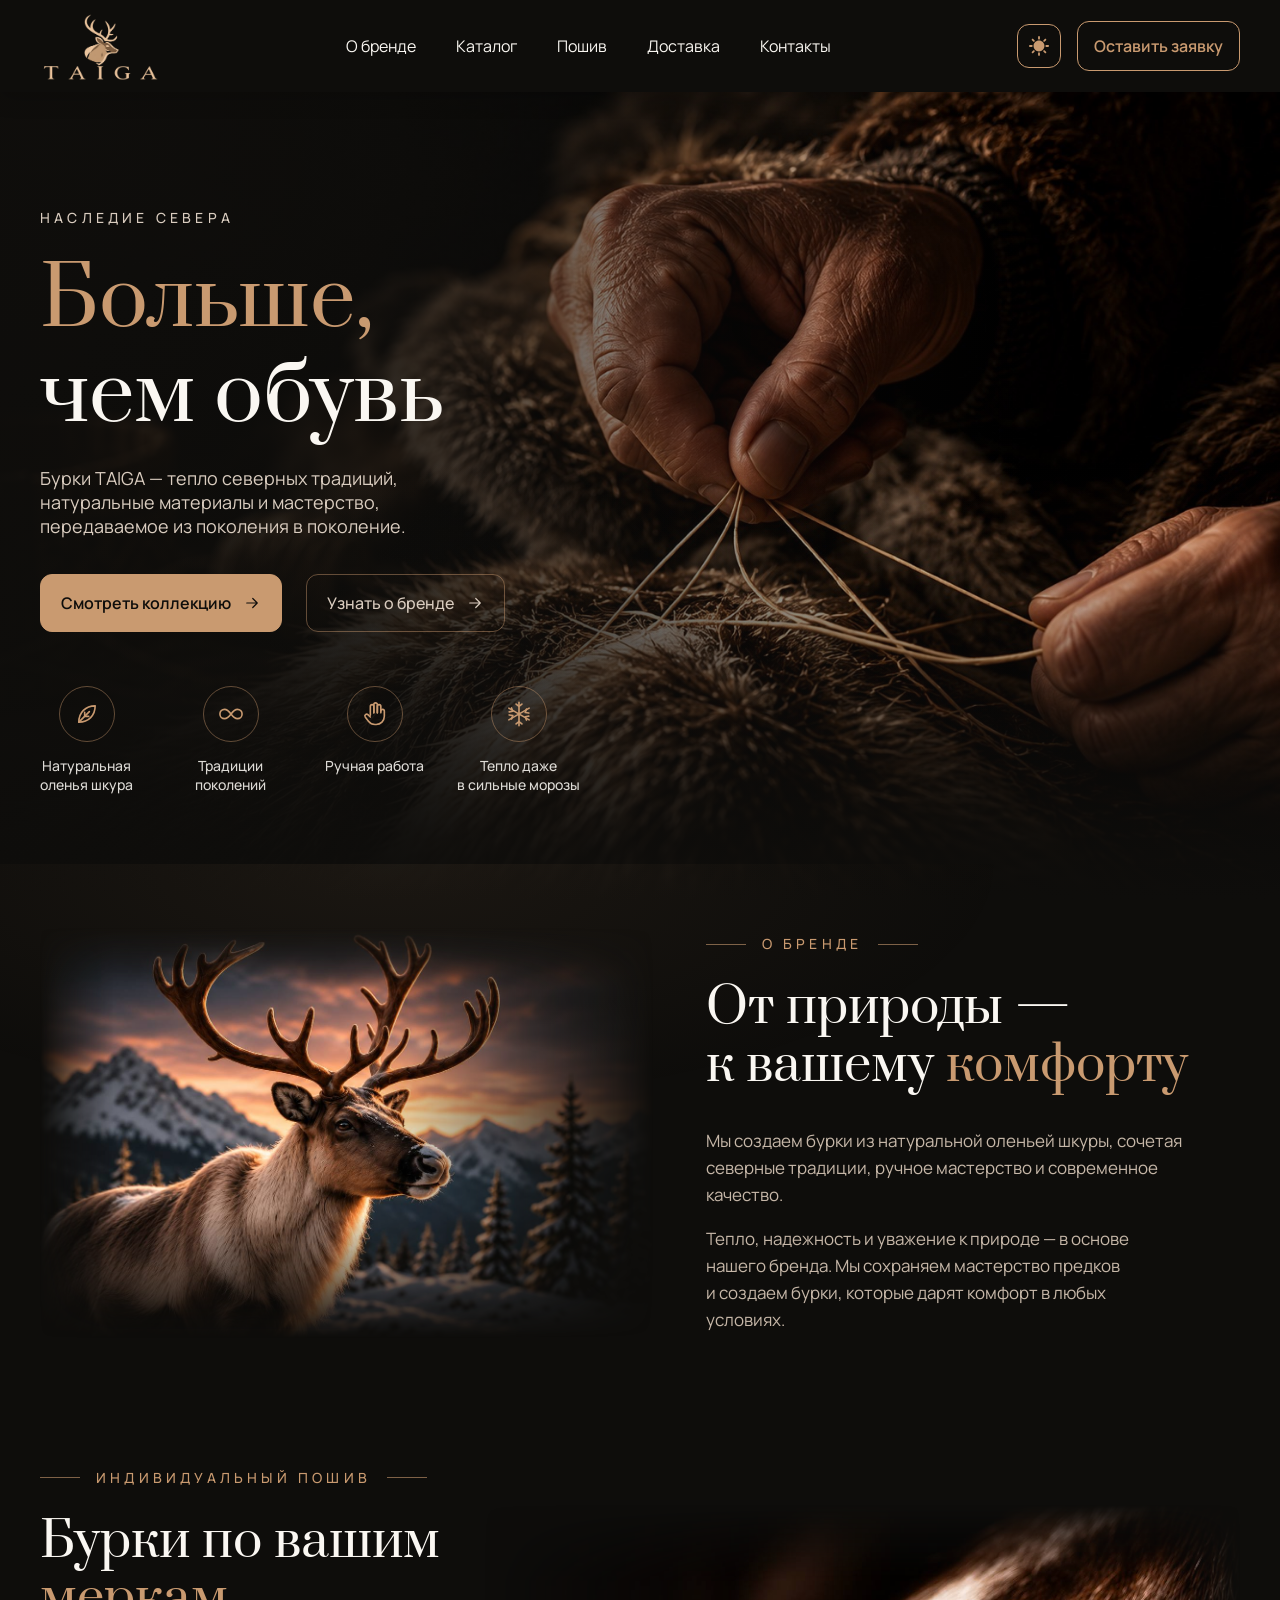
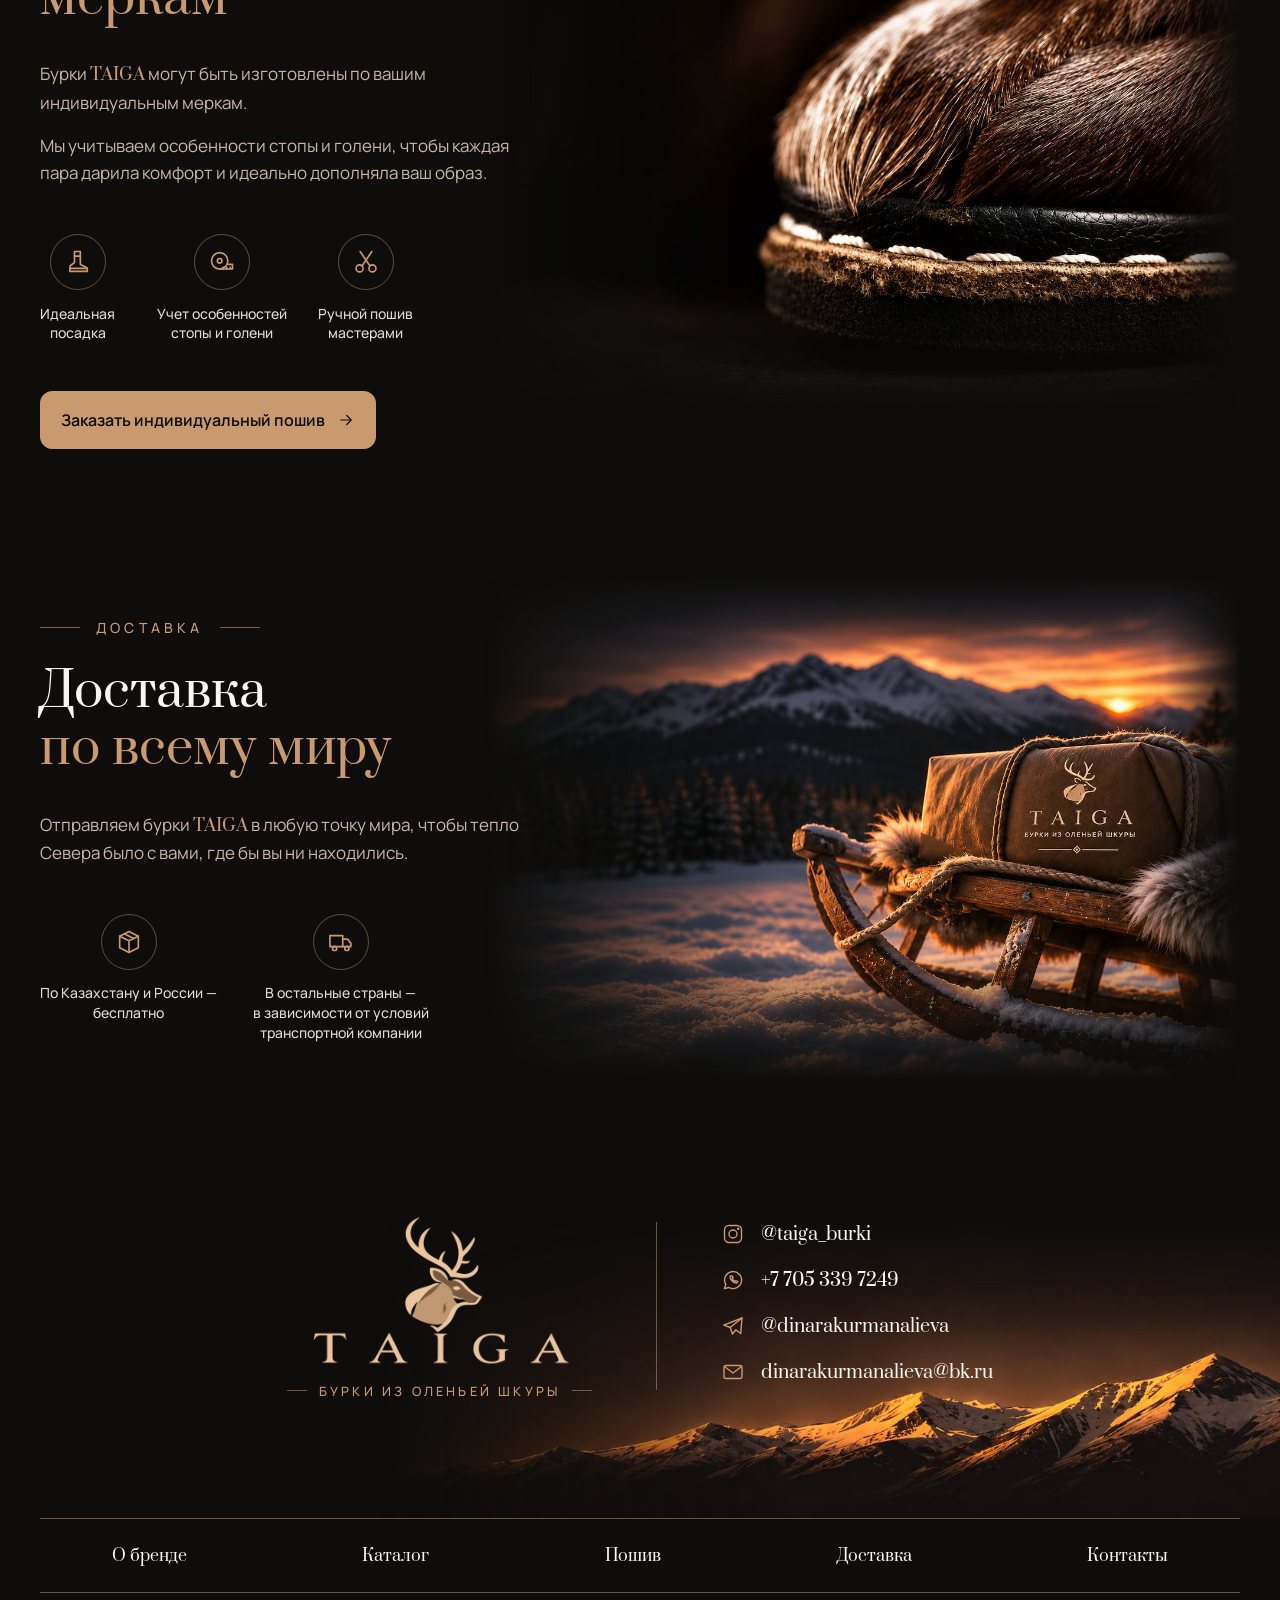
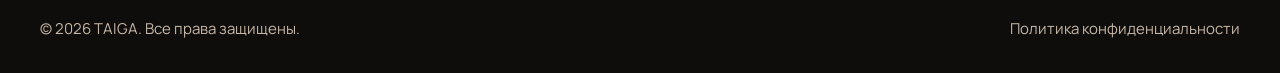
==== commit 456cf0ec: "Add catalog page and split code into css/ and js/ - Catalog page with women's, men's and kids' boots" ====
--- a/index.html
+++ b/index.html
@@ -11,15 +11,26 @@
       href="https://fonts.googleapis.com/css2?family=Cormorant+Garamond:ital,wght@0,400;0,600;1,400&family=Manrope:wght@400;500;600;700&family=Prata&display=swap"
       rel="stylesheet"
     />
-    <link rel="stylesheet" href="./style.css" />
+    <link rel="stylesheet" href="./css/variables.css" />
+    <link rel="stylesheet" href="./css/base.css" />
+    <link rel="stylesheet" href="./css/header.css" />
+    <link rel="stylesheet" href="./css/hero.css" />
+    <link rel="stylesheet" href="./css/features.css" />
+    <link rel="stylesheet" href="./css/about.css" />
+    <link rel="stylesheet" href="./css/split.css" />
+    <link rel="stylesheet" href="./css/footer.css" />
+    <link rel="stylesheet" href="./css/request.css" />
     <script>
-      // "js" class: scroll animations hide content only when JS is running
       document.documentElement.classList.add("js");
       if (localStorage.getItem("theme") === "light") {
         document.documentElement.classList.add("light_theme");
       }
     </script>
-    <script src="./script.js" defer></script>
+    <script src="./js/theme.js" defer></script>
+    <script src="./js/menu.js" defer></script>
+    <script src="./js/reveal.js" defer></script>
+    <script src="./js/request-form.js" defer></script>
+    <script src="./js/features.js" defer></script>
   </head>
   <body>
     <!-- HEADER -->
@@ -38,7 +49,7 @@
         <nav class="header_nav" id="header_menu" aria-label="Основное меню">
           <ul class="header_list">
             <li><a class="header_link" href="#about">О бренде</a></li>
-            <li><a class="header_link" href="#catalog">Каталог</a></li>
+            <li><a class="header_link" href="./catalog.html">Каталог</a></li>
             <li><a class="header_link" href="#sewing">Пошив</a></li>
             <li><a class="header_link" href="#delivery">Доставка</a></li>
             <li><a class="header_link" href="#contacts">Контакты</a></li>
@@ -112,7 +123,7 @@
             </p>
 
             <div class="hero_btns">
-              <a class="btn btn_primary btn_arrow" href="#catalog">
+              <a class="btn btn_primary btn_arrow" href="./catalog.html">
                 Смотреть коллекцию
                 <svg width="18" height="18" viewBox="0 0 24 24" fill="none" aria-hidden="true">
                   <path d="M5 12h14M13 6l6 6-6 6" stroke="currentColor" stroke-width="1.6" stroke-linecap="round" stroke-linejoin="round" />
@@ -159,7 +170,6 @@
       <!-- ABOUT -->
       <section class="about" id="about">
         <div class="container about_container">
-          <!-- Photo changes with the theme through CSS (--about-image) -->
           <div class="about_image reveal" aria-hidden="true"></div>
 
           <div class="about_content">
@@ -180,13 +190,9 @@
         </div>
       </section>
 
-      <!-- CATALOG -->
-      <section class="catalog" id="catalog"></section>
-
       <!-- SEWING -->
       <section class="sewing" id="sewing">
         <div class="container split">
-          <!-- Photo changes with the theme through CSS (--sewing-image) -->
           <div class="split_image reveal" aria-hidden="true"></div>
 
           <div class="split_content">
@@ -242,7 +248,6 @@
       <!-- DELIVERY -->
       <section class="delivery" id="delivery">
         <div class="container split">
-          <!-- Photo changes with the theme through CSS (--delivery-image) -->
           <div class="split_image reveal" aria-hidden="true"></div>
 
           <div class="split_content">
@@ -276,7 +281,7 @@
       </section>
     </main>
 
-    <!-- FOOTER / CONTACTS (looks the same in both themes) -->
+    <!-- FOOTER -->
     <footer class="footer" id="contacts">
       <div class="container">
         <div class="footer_top">
@@ -336,7 +341,7 @@
         <nav class="footer_nav" aria-label="Навигация в подвале">
           <ul class="footer_list">
             <li><a class="footer_link" href="#about">О бренде</a></li>
-            <li><a class="footer_link" href="#catalog">Каталог</a></li>
+            <li><a class="footer_link" href="./catalog.html">Каталог</a></li>
             <li><a class="footer_link" href="#sewing">Пошив</a></li>
             <li><a class="footer_link" href="#delivery">Доставка</a></li>
             <li><a class="footer_link" href="#contacts">Контакты</a></li>
@@ -345,13 +350,12 @@
 
         <div class="footer_bottom">
           <p>© 2026 TAIGA. Все права защищены.</p>
-          <!-- TODO: put the real privacy policy page here -->
-          <a class="footer_link" href="#">Политика конфиденциальности</a>
+          <p>Политика конфиденциальности</p>
         </div>
       </div>
     </footer>
 
-    <!-- REQUEST FORM (modal) -->
+    <!-- REQUEST FORM -->
     <dialog class="request" id="request_dialog" aria-labelledby="request_title">
       <button class="icon_btn request_close" type="button" aria-label="Закрыть форму" data-close-request>
         <svg width="18" height="18" viewBox="0 0 24 24" fill="none" aria-hidden="true">
@@ -443,7 +447,6 @@
         </button>
       </form>
 
-      <!-- Shown after a successful submit -->
       <div class="request_success" id="request_success" hidden>
         <span class="request_success_icon" aria-hidden="true">
           <svg width="28" height="28" viewBox="0 0 24 24" fill="none">
--- a/css/variables.css
+++ b/css/variables.css
@@ -0,0 +1,60 @@
+:root {
+  --color-bg: #0E0D0B;
+  --color-surface: #1B1714;
+  --color-surface-alt: #352217;
+  --color-text: #FAF7F2;
+  --color-text-muted: #C6B7A8;
+  --color-accent: #C99A70;
+  --color-button-bg: #C99A70;
+  --color-button-border: #C99A70;
+  --color-button-text: #0E0D0B;
+  --color-border: #49372B;
+  --font-main: "Manrope", sans-serif;
+  --font-title: "Prata", serif;
+  --font-accent: "Cormorant Garamond", serif;
+  --color-accent-hover: #DDB28A;
+  --hero-image: url("../img/home-page/hero-bg.jpg");
+  --about-image: url("../img/home-page/about-deer-dark.jpg");
+  --sewing-image: url("../img/home-page/sewing-dark.jpg");
+  --delivery-image: url("../img/home-page/delivery-dark.jpg");
+  --catalog-hero-image: url("../img/home-page/delivery-dark.jpg");
+  --hero-overlay: 14, 13, 11; 
+  --color-hero-bg: #0E0D0B;
+  --color-hero-text: #FAF7F2;
+  --color-hero-muted: #D9CCBF;
+  --color-hero-accent: #C99A70;
+  --color-hero-accent-hover: #DDB28A;
+  --color-hero-on-accent: #0E0D0B;
+  --color-hero-line: rgba(201, 154, 112, 0.45);
+  --header-height: 92px;
+  --container-padding: 2.5rem;
+  --section-space: clamp(2.5rem, 5vw, 4rem);
+  --transition: 0.3s ease;
+}
+
+:root.light_theme {
+  --color-bg: #FAF7F2;
+  --color-surface: #FFFDF9;
+  --color-surface-alt: #E8D8C8;
+  --color-text: #352217;
+  --color-text-muted: #6B5A4D;
+  --color-accent: #8A5A32;
+  --color-accent-hover: #74481F;
+  --color-button-bg: #352217;
+  --color-button-border: rgba(138, 90, 50, 0.4); 
+  --color-button-text: #FFFDF9;
+  --color-border: #E8D8C8;
+  --hero-image: url("../img/home-page/hero-bg-light.jpg");
+  --about-image: url("../img/home-page/about-deer-light.jpg");
+  --sewing-image: url("../img/home-page/sewing-light.jpg");
+  --delivery-image: url("../img/home-page/delivery-light.jpg");
+  --catalog-hero-image: url("../img/home-page/delivery-light.jpg");
+  --hero-overlay: 250, 247, 242;
+  --color-hero-bg: #FAF7F2;
+  --color-hero-text: #352217;
+  --color-hero-muted: #5E4D41;
+  --color-hero-accent: #8A5A32;
+  --color-hero-accent-hover: #74481F;
+  --color-hero-on-accent: #FAF7F2;
+  --color-hero-line: rgba(138, 90, 50, 0.4);
+}
--- a/css/base.css
+++ b/css/base.css
@@ -0,0 +1,279 @@
+*,
+*::before,
+*::after {
+  box-sizing: border-box;
+  margin: 0;
+  padding: 0;
+}
+
+html {
+  scroll-behavior: smooth;
+  scroll-padding-top: var(--header-height);
+}
+
+ul,
+ol {
+  list-style: none;
+}
+
+a {
+  color: inherit;
+  text-decoration: none;
+}
+
+img,
+svg {
+  display: block;
+  max-width: 100%;
+}
+
+img {
+  height: auto;
+}
+
+button {
+  font: inherit;
+  color: inherit;
+  background: none;
+  border: none;
+  cursor: pointer;
+}
+
+button,
+a {
+  -webkit-tap-highlight-color: transparent;
+}
+
+:focus-visible {
+  outline: 2px solid var(--color-accent);
+  outline-offset: 3px;
+}
+
+body {
+  font-family: var(--font-main);
+  font-size: 1rem;
+  font-weight: 400;
+  line-height: 150%;
+  color: var(--color-text);
+  background: var(--color-bg);
+  transition:
+    background-color var(--transition),
+    color var(--transition);
+}
+
+.container {
+  width: 100%;
+  max-width: 1440px;
+  margin: 0 auto;
+  padding: 0 var(--container-padding);
+}
+
+h1,
+h2,
+h3 {
+  font-family: var(--font-title);
+  font-weight: 400;
+}
+
+.section_title {
+  margin-bottom: clamp(1.25rem, 3vw, 2rem);
+  font-size: clamp(2rem, 3.8vw, 3.25rem);
+  line-height: 118%;
+}
+
+.section_text {
+  max-width: 480px;
+  font-size: 1.0625rem;
+  line-height: 160%;
+  color: var(--color-text-muted);
+}
+
+.section_text + .section_text {
+  margin-top: 1rem;
+}
+
+.section_text .text_accent {
+  font-family: var(--font-title);
+}
+
+.text_accent {
+  color: var(--color-accent);
+}
+
+.section_eyebrow {
+  display: flex;
+  align-items: center;
+  gap: 1rem;
+  margin-bottom: 1.5rem;
+  font-size: 0.875rem;
+  font-weight: 500;
+  letter-spacing: 0.3em;
+  text-transform: uppercase;
+  color: var(--color-accent);
+}
+
+.section_eyebrow::before,
+.section_eyebrow::after {
+  content: "";
+  width: 2.5rem;
+  height: 1px;
+  background-color: currentColor;
+  opacity: 0.6;
+}
+
+.btn {
+  display: inline-block;
+  white-space: nowrap;
+  padding: 1em 1.25em;
+  font-weight: 600;
+  color: var(--color-accent);
+  background-color: var(--color-bg);
+  border: 1px solid var(--color-button-border);
+  border-radius: 0.75em;
+  transition:
+    color var(--transition),
+    background-color var(--transition),
+    border-color var(--transition);
+}
+
+.btn_primary {
+  color: var(--color-hero-on-accent);
+  background-color: var(--color-hero-accent);
+  border-color: var(--color-hero-accent);
+}
+
+.btn_ghost {
+  font-weight: 500;
+  color: var(--color-hero-muted);
+  background-color: transparent;
+  border-color: var(--color-hero-line);
+}
+
+.btn_arrow {
+  display: inline-flex;
+  align-items: center;
+  gap: 0.75em;
+}
+
+.btn_arrow svg {
+  flex-shrink: 0;
+  transition: transform var(--transition);
+}
+
+.visually_hidden {
+  position: absolute;
+  width: 1px;
+  height: 1px;
+  margin: -1px;
+  overflow: hidden;
+  clip: rect(0 0 0 0);
+  white-space: nowrap;
+}
+
+.js .reveal {
+  opacity: 0;
+  transform: translateY(24px);
+  transition:
+    opacity 0.9s cubic-bezier(0.22, 1, 0.36, 1),
+    transform 0.9s cubic-bezier(0.22, 1, 0.36, 1);
+  transition-delay: var(--reveal-delay, 0s);
+}
+
+.js .reveal.is_visible {
+  opacity: 1;
+  transform: translateY(0);
+}
+
+@media (hover: hover) {
+  .btn:hover,
+  .icon_btn:hover {
+    color: var(--color-bg);
+    background-color: var(--color-accent);
+    border-color: var(--color-accent);
+  }
+
+  .btn_primary:hover {
+    color: var(--color-hero-on-accent);
+    background-color: var(--color-hero-accent-hover);
+    border-color: var(--color-hero-accent-hover);
+  }
+
+  .btn_ghost:hover {
+    color: var(--color-hero-text);
+    background-color: rgba(var(--hero-overlay), 0.35);
+    border-color: var(--color-hero-accent);
+  }
+
+  .btn_arrow:hover svg {
+    transform: translateX(4px);
+  }
+}
+
+@media (hover: none) {
+  .btn:active,
+  .icon_btn:active {
+    color: var(--color-bg);
+    background-color: var(--color-accent);
+    border-color: var(--color-accent);
+  }
+
+  .btn_primary:active {
+    color: var(--color-hero-on-accent);
+    background-color: var(--color-hero-accent-hover);
+    border-color: var(--color-hero-accent-hover);
+  }
+
+  .btn_ghost:active {
+    color: var(--color-hero-text);
+    background-color: rgba(var(--hero-overlay), 0.35);
+    border-color: var(--color-hero-accent);
+  }
+
+  .btn_arrow:active svg {
+    transform: translateX(4px);
+  }
+}
+
+@media (max-width: 1024px) {
+  :root {
+    --container-padding: 1.5rem;
+  }
+}
+
+@media (max-width: 768px) {
+  .section_text {
+    font-size: 1rem;
+  }
+}
+
+@media (max-width: 450px) {
+  :root {
+    --container-padding: 1rem;
+  }
+
+  .section_eyebrow {
+    gap: 0.75rem;
+    font-size: 0.75rem;
+    letter-spacing: 0.2em;
+  }
+
+  .section_eyebrow::before,
+  .section_eyebrow::after {
+    width: 1.5rem;
+  }
+}
+
+@media (prefers-reduced-motion: reduce) {
+  html {
+    scroll-behavior: auto;
+  }
+
+  *,
+  *::before,
+  *::after {
+    transition-duration: 0.01ms !important;
+    transition-delay: 0s !important;
+    animation-duration: 0.01ms !important;
+    animation-delay: 0s !important;
+  }
+}
--- a/css/header.css
+++ b/css/header.css
@@ -0,0 +1,317 @@
+body.menu_open {
+  overflow: hidden;
+}
+
+.header {
+  position: sticky;
+  top: 0;
+  z-index: 100;
+  background: var(--color-bg);
+  box-shadow: 0 6px 20px rgba(0, 0, 0, 0.18);
+}
+
+.header_container {
+  display: flex;
+  justify-content: space-between;
+  align-items: center;
+  gap: 1.5rem;
+  height: var(--header-height);
+}
+
+.logo_link {
+  flex-shrink: 0;
+}
+
+.logo_img {
+  width: 7.5rem;
+  height: auto;
+}
+
+.light_theme .logo_img {
+  filter: brightness(0.8) saturate(1.2);
+}
+
+.header_list {
+  display: flex;
+  gap: 2.5em;
+}
+
+.header_link {
+  position: relative;
+  display: inline-block;
+  white-space: nowrap;
+  color: var(--color-text);
+  transition: color var(--transition);
+}
+
+.header_link::after,
+.footer_link::after,
+.footer_contact_text::after {
+  content: "";
+  position: absolute;
+  bottom: -5px;
+  left: 0;
+  width: 100%;
+  height: 1px;
+  background-color: var(--color-accent);
+  transform: scaleX(0);
+  transform-origin: center;
+  transition: transform var(--transition);
+}
+
+.menu_extra {
+  display: none;
+}
+
+.header_actions {
+  display: flex;
+  align-items: center;
+  gap: 1rem;
+}
+
+.header_btn {
+  padding: 0.75em 1em;
+}
+
+.icon_btn {
+  position: relative;
+  display: grid;
+  place-items: center;
+  flex-shrink: 0;
+  width: 44px;
+  height: 44px;
+  color: var(--color-accent);
+  border: 1px solid var(--color-button-border);
+  border-radius: 0.75em;
+  transition:
+    color var(--transition),
+    background-color var(--transition),
+    border-color var(--transition);
+}
+
+.theme_icon {
+  grid-area: 1 / 1;
+  transition:
+    opacity var(--transition),
+    transform var(--transition);
+}
+
+.theme_icon_moon,
+.light_theme .theme_icon_sun {
+  opacity: 0;
+  transform: rotate(-90deg) scale(0.5);
+}
+
+.light_theme .theme_icon_moon {
+  opacity: 1;
+  transform: rotate(0deg) scale(1);
+}
+
+.burger_btn {
+  display: none;
+}
+
+.burger_line {
+  position: absolute;
+  left: 50%;
+  width: 20px;
+  height: 1.5px;
+  margin-left: -10px;
+  border-radius: 1px;
+  background-color: currentColor;
+  transition:
+    top var(--transition),
+    transform var(--transition);
+}
+
+.burger_line:nth-child(1) {
+  top: 17px;
+}
+
+.burger_line:nth-child(2) {
+  top: 25px;
+}
+
+.burger_btn[aria-expanded="true"] .burger_line {
+  top: 21px;
+}
+
+.burger_btn[aria-expanded="true"] .burger_line:nth-child(1) {
+  transform: rotate(45deg);
+}
+
+.burger_btn[aria-expanded="true"] .burger_line:nth-child(2) {
+  transform: rotate(-45deg);
+}
+
+.header_link[aria-current="page"],
+.footer_link[aria-current="page"] {
+  color: var(--color-accent);
+}
+
+.header_link[aria-current="page"]::after,
+.footer_link[aria-current="page"]::after {
+  transform: scaleX(1);
+}
+
+.footer_logo {
+  width: clamp(200px, 22vw, 270px);
+  height: auto;
+}
+
+@media (hover: hover) {
+  .header_link:hover,
+  .footer_link:hover,
+  .footer_contact:hover {
+    color: var(--color-accent);
+  }
+
+  .header_link:hover::after,
+  .footer_link:hover::after,
+  .footer_contact:hover .footer_contact_text::after {
+    transform: scaleX(1);
+  }
+}
+
+@media (hover: none) {
+  .header_link:active,
+  .footer_link:active,
+  .footer_contact:active {
+    color: var(--color-accent);
+  }
+
+  .header_link:active::after,
+  .footer_link:active::after,
+  .footer_contact:active .footer_contact_text::after {
+    transform: scaleX(1);
+  }
+}
+
+@media (max-width: 1200px) {
+  .header_list {
+    gap: 1.5em;
+  }
+}
+
+@media (max-width: 1024px) {
+  .header_nav {
+    position: fixed;
+    top: var(--header-height);
+    left: 0;
+    width: 100%;
+    height: calc(100dvh - var(--header-height));
+    display: flex;
+    flex-direction: column;
+    padding: 1.5rem 1.5rem 2.5rem;
+    overflow-y: auto;
+    background: var(--color-bg);
+    border-top: 1px solid var(--color-border);
+    transform: translateX(100%);
+    visibility: hidden;
+    transition:
+      transform 0.4s ease,
+      visibility 0.4s;
+  }
+
+  .header_nav.active_menu {
+    transform: translateX(0);
+    visibility: visible;
+  }
+
+  .header_list {
+    flex-direction: column;
+    gap: 0;
+  }
+
+  .header_list li {
+    border-bottom: 1px solid var(--color-border);
+    opacity: 0;
+    transform: translateX(1.5rem);
+    transition:
+      opacity 0.4s ease,
+      transform 0.4s ease;
+  }
+
+  .active_menu .header_list li {
+    opacity: 1;
+    transform: translateX(0);
+  }
+
+  .active_menu .header_list li:nth-child(2) {
+    transition-delay: 0.05s; 
+  }
+
+  .active_menu .header_list li:nth-child(3) {
+    transition-delay: 0.1s; 
+  }
+
+  .active_menu .header_list li:nth-child(4) {
+    transition-delay: 0.15s; 
+  }
+
+  .active_menu .header_list li:nth-child(5) {
+    transition-delay: 0.2s; 
+  }
+
+  .header_link {
+    display: block;
+    width: 100%;
+    padding: 1.25rem 0;
+    text-align: center;
+    font-family: var(--font-title);
+    font-size: 2rem;
+    line-height: 125%;
+  }
+
+  .header_link::after {
+    bottom: -1px;
+  }
+
+  .menu_extra {
+    display: flex;
+    flex-direction: column;
+    gap: 1rem;
+    margin-top: auto;
+    padding-top: 2.5rem;
+    text-align: center;
+  }
+
+  .menu_note {
+    font-family: var(--font-accent);
+    font-style: italic;
+    font-size: 1.5rem;
+    color: var(--color-text-muted);
+  }
+
+  .menu_btn {
+    text-align: center;
+  }
+
+  .burger_btn {
+    display: grid;
+  }
+}
+
+@media (max-width: 600px) {
+  .header_btn {
+    display: none;
+  }
+}
+
+@media (max-width: 450px) {
+  .header_actions {
+    gap: 0.75rem;
+  }
+
+  .logo_img {
+    width: 6.25rem;
+  }
+
+  .header_nav {
+    padding: 1rem 1rem 2rem;
+  }
+
+  .header_link {
+    font-size: 1.75rem;
+  }
+}
--- a/css/hero.css
+++ b/css/hero.css
@@ -0,0 +1,140 @@
+.hero {
+  display: flex;
+  align-items: center;
+  height: calc(100svh - var(--header-height));
+  padding: clamp(1.5rem, 6vh, 5rem) 0 clamp(1.5rem, 5vh, 4rem);
+  overflow: hidden;
+  color: var(--color-hero-text);
+  background:
+    linear-gradient(
+      0deg,
+      rgba(var(--hero-overlay), 1) 0%,
+      rgba(var(--hero-overlay), 0.88) 8%,
+      rgba(var(--hero-overlay), 0.65) 18%,
+      rgba(var(--hero-overlay), 0.38) 30%,
+      rgba(var(--hero-overlay), 0.15) 42%,
+      rgba(var(--hero-overlay), 0) 55%
+    ),
+    linear-gradient(
+      90deg,
+      rgba(var(--hero-overlay), 0.96) 0%,
+      rgba(var(--hero-overlay), 0.85) 30%,
+      rgba(var(--hero-overlay), 0.3) 60%,
+      rgba(var(--hero-overlay), 0) 80%
+    ),
+    var(--hero-image) right center / cover no-repeat,
+    var(--color-hero-bg);
+}
+
+.hero_container {
+  display: flex;
+  flex-direction: column;
+  gap: clamp(1.5rem, 6vh, 4rem);
+}
+
+.hero_content {
+  max-width: 620px;
+}
+
+.hero_eyebrow {
+  margin-bottom: clamp(0.75rem, 2.5vh, 1.5rem);
+  font-size: 0.875rem;
+  font-weight: 500;
+  letter-spacing: 0.3em;
+  text-transform: uppercase;
+  color: var(--color-hero-muted);
+}
+
+.hero_title .text_accent {
+  color: var(--color-hero-accent);
+}
+
+.hero_title {
+  margin-bottom: clamp(0.75rem, 2.5vh, 1.5rem);
+  font-size: clamp(2.5rem, min(7vw, 9vh), 5.5rem);
+  line-height: 118%;
+}
+
+.hero_text {
+  max-width: 470px;
+  margin-bottom: clamp(1.25rem, 4vh, 2.5rem);
+  font-size: 1.125rem;
+  color: var(--color-hero-muted);
+}
+
+.hero_btns {
+  display: flex;
+  flex-wrap: wrap;
+  gap: 1.5rem;
+}
+
+.hero_features {
+  max-width: 680px;
+}
+
+.hero_content > *,
+.hero_features {
+  animation: hero_appear 1s cubic-bezier(0.22, 1, 0.36, 1) both;
+}
+
+.hero_title {
+  animation-delay: 0.1s; 
+}
+
+.hero_text {
+  animation-delay: 0.2s; 
+}
+
+.hero_btns {
+  animation-delay: 0.3s; 
+}
+
+.hero_features {
+  animation-delay: 0.45s; 
+}
+
+@keyframes hero_appear {
+  from {
+    opacity: 0;
+    transform: translateY(12px);
+  }
+}
+
+@media (max-width: 768px) {
+  .hero {
+    align-items: flex-end;
+    background:
+      linear-gradient(
+        180deg,
+        rgba(var(--hero-overlay), 0.35) 0%,
+        rgba(var(--hero-overlay), 0.8) 45%,
+        rgba(var(--hero-overlay), 0.96) 100%
+      ),
+      var(--hero-image) 70% center / cover no-repeat,
+      var(--color-hero-bg);
+  }
+}
+
+@media (max-width: 450px) {
+  .hero_text {
+    font-size: 0.9375rem;
+  }
+
+  .hero_btns {
+    flex-direction: column;
+    gap: 0.75rem;
+  }
+
+  .hero_btns .btn {
+    justify-content: center;
+    padding: 0.875em 1.25em;
+  }
+}
+
+@media (max-height: 560px) {
+  .hero {
+    height: auto;
+    min-height: calc(100svh - var(--header-height));
+    overflow: visible;
+  }
+}
--- a/css/features.css
+++ b/css/features.css
@@ -0,0 +1,74 @@
+.features {
+  --feature-icon-size: clamp(44px, 6.5vh, 56px);
+  display: grid;
+  grid-template-columns: repeat(var(--feature-count, 4), minmax(0, 1fr));
+}
+
+.features_start {
+  width: max-content;
+  max-width: 100%;
+  grid-template-columns: repeat(var(--feature-count, 4), 1fr);
+  column-gap: 0.75rem;
+}
+
+.features_start .feature {
+  padding: 0;
+}
+
+.features_start .feature_text {
+  max-width: 8.25rem;
+}
+
+.feature {
+  position: relative;
+  display: flex;
+  flex-direction: column;
+  align-items: center;
+  gap: clamp(0.625rem, 1.5vh, 1rem);
+  padding: 0 0.75rem;
+  text-align: center;
+}
+
+.feature_icon {
+  display: grid;
+  place-items: center;
+  width: var(--feature-icon-size);
+  height: var(--feature-icon-size);
+  border: 1px solid var(--color-hero-line);
+  border-radius: 50%;
+}
+
+.light_theme .feature_icon img {
+  filter: brightness(0.62) saturate(1.3);
+}
+
+.feature_text {
+  max-width: 150px;
+  font-size: 0.875rem;
+  font-weight: 500;
+  line-height: 140%;
+  color: var(--color-hero-text);
+  opacity: 0.88;
+  text-wrap: balance;
+}
+
+@media (max-width: 768px) {
+  .feature {
+    padding: 0 0.5rem;
+  }
+
+  .feature_text {
+    font-size: 0.75rem;
+  }
+}
+
+@media (max-width: 450px) {
+  .feature {
+    padding: 0 0.25rem;
+  }
+
+  .feature_icon img {
+    width: 22px;
+    height: 22px;
+  }
+}
--- a/css/about.css
+++ b/css/about.css
@@ -0,0 +1,83 @@
+.about {
+  position: relative;
+  margin-top: -2.25rem;
+  padding: var(--section-space) 0;
+}
+
+.about::before {
+  content: "";
+  position: absolute;
+  inset: 0 0 auto;
+  height: 22rem;
+  background: radial-gradient(
+    ellipse 70% 100% at 30% 0%,
+    color-mix(in srgb, var(--color-accent) 7%, transparent) 0%,
+    transparent 70%
+  );
+  pointer-events: none;
+}
+
+.about_container {
+  position: relative;
+  display: grid;
+  grid-template-columns: 1.15fr 1fr;
+  align-items: center;
+  gap: clamp(2rem, 4vw, 4rem);
+}
+
+.about_image {
+  aspect-ratio: 3 / 2;
+  background: var(--about-image) center / cover no-repeat;
+  -webkit-mask-image:
+    linear-gradient(90deg, transparent 0%, #000 12%, #000 55%, transparent 100%),
+    linear-gradient(180deg, transparent 0%, #000 15%, #000 70%, transparent 100%);
+  -webkit-mask-composite: source-in;
+  mask-image:
+    linear-gradient(90deg, transparent 0%, #000 12%, #000 55%, transparent 100%),
+    linear-gradient(180deg, transparent 0%, #000 15%, #000 70%, transparent 100%);
+  mask-composite: intersect;
+}
+
+.about_content {
+  max-width: 560px;
+}
+
+@media (max-width: 1024px) {
+  .about {
+    margin-top: -1rem;
+  }
+}
+
+@media (max-width: 900px) {
+  .about {
+    margin-top: 0;
+  }
+
+  .about_container {
+    grid-template-columns: 1fr;
+    gap: 0;
+  }
+
+  .about_image {
+    aspect-ratio: auto;
+    height: min(56vw, 420px);
+    margin-inline: calc(-1 * var(--container-padding));
+    background-position: center 35%;
+    -webkit-mask-image: linear-gradient(180deg, transparent 0%, #000 12%, #000 65%, transparent 100%);
+    mask-image: linear-gradient(180deg, transparent 0%, #000 12%, #000 65%, transparent 100%);
+  }
+
+  .about_content {
+    max-width: 560px;
+    margin: -2rem auto 0;
+    text-align: center;
+  }
+
+  .about .section_eyebrow {
+    justify-content: center;
+  }
+
+  .about .section_text {
+    margin-inline: auto;
+  }
+}
--- a/css/split.css
+++ b/css/split.css
@@ -0,0 +1,123 @@
+.sewing,
+.delivery {
+  padding: var(--section-space) 0;
+}
+
+.split {
+  display: grid;
+  grid-template-columns: minmax(0, 0.85fr) minmax(0, 1.15fr);
+  align-items: center;
+  gap: clamp(1rem, 2vw, 2rem);
+}
+
+.split_image {
+  grid-column: 2;
+  grid-row: 1;
+  aspect-ratio: 3 / 2;
+  margin-left: -12%; 
+  background: var(--split-image) center / cover no-repeat;
+  -webkit-mask-image:
+    linear-gradient(270deg, transparent 0%, #000 10%, #000 62%, transparent 100%),
+    linear-gradient(180deg, transparent 0%, #000 15%, #000 75%, transparent 100%);
+  -webkit-mask-composite: source-in;
+  mask-image:
+    linear-gradient(270deg, transparent 0%, #000 10%, #000 62%, transparent 100%),
+    linear-gradient(180deg, transparent 0%, #000 15%, #000 75%, transparent 100%);
+  mask-composite: intersect;
+}
+
+.split_content {
+  grid-column: 1;
+  grid-row: 1;
+  max-width: 540px;
+}
+
+.split_content .features {
+  margin: clamp(2rem, 4vw, 3rem) 0;
+}
+
+.sewing {
+  --split-image: var(--sewing-image);
+}
+
+.sewing_features {
+  --feature-count: 3;
+}
+
+.delivery {
+  --split-image: var(--delivery-image);
+}
+
+.delivery_features {
+  --feature-count: 2;
+}
+
+.delivery_features .feature_text {
+  max-width: 12.5rem;
+}
+
+.delivery .split_content .features {
+  margin-bottom: 0;
+}
+
+@media (max-width: 900px) {
+  .split {
+    grid-template-columns: 1fr;
+    gap: 0;
+  }
+
+  .split_image {
+    grid-column: 1;
+    margin-left: 0;
+    height: min(56vw, 420px);
+    aspect-ratio: auto;
+    margin-inline: calc(-1 * var(--container-padding));
+    -webkit-mask-image: linear-gradient(180deg, transparent 0%, #000 12%, #000 65%, transparent 100%);
+    mask-image: linear-gradient(180deg, transparent 0%, #000 12%, #000 65%, transparent 100%);
+  }
+
+  .split_content {
+    grid-column: 1;
+    grid-row: 2;
+    max-width: 560px;
+    margin: -2rem auto 0;
+    justify-self: center;
+    text-align: center;
+  }
+
+  .split_content .section_eyebrow {
+    justify-content: center;
+  }
+
+  .split_content .section_text,
+  .split_content .features {
+    margin-inline: auto;
+  }
+
+  .split_content .features {
+    width: auto;
+    grid-template-columns: repeat(var(--feature-count, 4), minmax(0, 1fr));
+    column-gap: 0;
+  }
+
+  .split_content .feature {
+    padding: 0 0.5rem;
+  }
+}
+
+@media (max-width: 450px) {
+  .about_image,
+  .split_image {
+    height: 72vw;
+  }
+
+  .about_content,
+  .split_content {
+    margin-top: -1rem;
+  }
+
+  .sewing_btn {
+    justify-content: center;
+    width: 100%;
+  }
+}
--- a/css/footer.css
+++ b/css/footer.css
@@ -0,0 +1,173 @@
+.footer {
+  --color-bg: #0E0D0B;
+  --color-text: #FAF7F2;
+  --color-text-muted: #C6B7A8;
+  --color-accent: #C99A70;
+  --footer-line: rgba(201, 154, 112, 0.5);
+  color: var(--color-text);
+  background: var(--color-bg);
+}
+
+.footer_top {
+  position: relative;
+  display: flex;
+  justify-content: center;
+  align-items: center;
+  gap: clamp(2rem, 5vw, 4.5rem);
+  padding: var(--section-space) 0 clamp(5rem, 9vw, 8rem);
+}
+
+.footer_top::before {
+  content: "";
+  position: absolute;
+  right: calc(-1 * var(--container-padding));
+  bottom: 0;
+  width: min(75%, 960px);
+  aspect-ratio: 1280 / 426;
+  background: url("../img/home-page/footer-mountains.jpg") right bottom / cover no-repeat;
+  -webkit-mask-image:
+    linear-gradient(90deg, transparent 0%, #000 45%),
+    linear-gradient(180deg, transparent 0%, #000 40%);
+  -webkit-mask-composite: source-in;
+  mask-image:
+    linear-gradient(90deg, transparent 0%, #000 45%),
+    linear-gradient(180deg, transparent 0%, #000 40%);
+  mask-composite: intersect;
+  pointer-events: none;
+}
+
+.footer_brand {
+  position: relative;
+  display: flex;
+  flex-direction: column;
+  align-items: center;
+  gap: 0.75rem;
+  flex-shrink: 0;
+}
+
+.footer_tagline {
+  display: flex;
+  align-items: center;
+  gap: 0.75rem;
+  font-size: clamp(0.6875rem, 1vw, 0.8125rem);
+  font-weight: 500;
+  letter-spacing: 0.25em;
+  text-transform: uppercase;
+  color: var(--color-accent);
+}
+
+.footer_tagline::before,
+.footer_tagline::after {
+  content: "";
+  width: 1.25rem;
+  height: 1px;
+  background-color: var(--footer-line);
+}
+
+.footer_contacts {
+  position: relative;
+  display: flex;
+  flex-direction: column;
+  gap: 1rem;
+  padding-left: clamp(2rem, 5vw, 4.5rem);
+  border-left: 1px solid var(--footer-line);
+}
+
+.footer_contact {
+  display: inline-flex;
+  align-items: center;
+  gap: 1rem;
+  font-family: var(--font-title);
+  font-size: clamp(1rem, 1.4vw, 1.1875rem);
+  color: var(--color-text);
+  transition: color var(--transition);
+}
+
+.footer_contact svg {
+  flex-shrink: 0;
+  width: 24px;
+  height: 24px;
+  color: var(--color-accent);
+}
+
+.footer_nav {
+  border-top: 1px solid var(--footer-line);
+  border-bottom: 1px solid var(--footer-line);
+}
+
+.footer_list {
+  display: flex;
+  flex-wrap: wrap;
+  justify-content: space-around;
+  gap: 1rem 2rem;
+  padding: 1.5rem 0;
+}
+
+.footer_link,
+.footer_contact_text {
+  position: relative;
+  display: inline-block;
+}
+
+.footer_link {
+  font-family: var(--font-title);
+  font-size: 1rem;
+  color: var(--color-text);
+  transition: color var(--transition);
+}
+
+.footer_bottom {
+  display: flex;
+  flex-wrap: wrap;
+  justify-content: space-between;
+  align-items: center;
+  gap: 0.75rem 2rem;
+  padding: 1.5rem 0 2rem;
+  font-size: 0.9375rem;
+  color: var(--color-text-muted);
+}
+
+@media (max-width: 1024px) {
+  .footer_nav {
+    display: none;
+  }
+
+  .footer_bottom {
+    border-top: 1px solid var(--footer-line);
+  }
+}
+
+@media (max-width: 768px) {
+  .footer_top {
+    flex-direction: column;
+    align-items: center;
+    gap: 2rem;
+    padding-bottom: clamp(6rem, 30vw, 9rem);
+  }
+
+  .footer_top::before {
+    width: calc(100% + 2 * var(--container-padding));
+  }
+
+  .footer_contacts {
+    padding-left: 0;
+    padding-top: 2rem;
+    border-left: none;
+    border-top: 1px solid var(--footer-line);
+  }
+
+  .footer_contact {
+    gap: 1rem;
+    font-size: 1rem;
+  }
+
+  .footer_list {
+    justify-content: center;
+    gap: 0.75rem 1.75rem;
+  }
+
+  .footer_bottom {
+    flex-direction: column;
+    text-align: center;
+  }
+}
--- a/css/request.css
+++ b/css/request.css
@@ -0,0 +1,300 @@
+body.dialog_open {
+  overflow: hidden;
+}
+
+.request {
+  position: fixed;
+  inset: 0;
+  width: min(560px, calc(100% - 2rem));
+  max-width: none; 
+  max-height: calc(100dvh - 2rem);
+  margin: auto;
+  padding: clamp(1.25rem, 3.5vh, 2.5rem) clamp(1.25rem, 4vw, 2.5rem);
+  overflow-y: auto;
+  color: var(--color-text);
+  background: var(--color-surface);
+  border: 1px solid var(--color-border);
+  border-radius: 1.25rem;
+  box-shadow: 0 24px 60px rgba(0, 0, 0, 0.35);
+}
+
+.request[open] {
+  animation: request_appear 0.4s cubic-bezier(0.22, 1, 0.36, 1);
+}
+
+.request::backdrop {
+  background: rgba(14, 13, 11, 0.65);
+  backdrop-filter: blur(4px);
+}
+
+@keyframes request_sheet {
+  from {
+    transform: translateY(100%);
+  }
+}
+
+@keyframes request_appear {
+  from {
+    opacity: 0;
+    transform: translateY(16px) scale(0.98);
+  }
+}
+
+.request_close {
+  position: absolute;
+  top: 1rem;
+  right: 1rem;
+}
+
+.request_form {
+  display: flex;
+  flex-direction: column;
+  gap: clamp(0.75rem, 2vh, 1.125rem);
+}
+
+.request_form[hidden] {
+  display: none;
+}
+
+.request_eyebrow {
+  margin-bottom: -0.25rem;
+}
+
+.request_title {
+  font-size: clamp(1.5rem, min(4vw, 4vh), 2.125rem);
+  line-height: 120%;
+}
+
+.request_subtitle {
+  margin-top: -0.5rem;
+  color: var(--color-text-muted);
+}
+
+.field {
+  display: flex;
+  flex-direction: column;
+  gap: 0.375rem;
+  min-width: 0;
+  border: none;
+}
+
+.field_label {
+  padding: 0;
+  font-size: 0.875rem;
+  font-weight: 600;
+}
+
+.field_optional {
+  font-weight: 400;
+  color: var(--color-text-muted);
+}
+
+.field_input {
+  width: 100%;
+  min-height: 44px;
+  padding: 0.625rem 1rem;
+  font: inherit;
+  color: var(--color-text);
+  background: var(--color-bg);
+  border: 1px solid var(--color-border);
+  border-radius: 0.75em;
+  transition:
+    border-color var(--transition),
+    box-shadow var(--transition);
+}
+
+.field_input::placeholder {
+  color: var(--color-text-muted);
+  opacity: 0.7;
+}
+
+.field_input:focus {
+  outline: none;
+  border-color: var(--color-accent);
+  box-shadow: 0 0 0 3px color-mix(in srgb, var(--color-accent) 25%, transparent);
+}
+
+.field_textarea {
+  height: clamp(64px, 11vh, 100px);
+  min-height: 64px;
+  resize: vertical;
+}
+
+.field.has_error .field_input {
+  border-color: #D9534F;
+}
+
+.field_error {
+  min-height: 0;
+  font-size: 0.8125rem;
+  color: #E0716C;
+}
+
+.light_theme .field_error {
+  color: #B3261E;
+}
+
+.field_error:empty {
+  display: none;
+}
+
+.contact_methods {
+  display: flex;
+  flex-wrap: wrap;
+  gap: 0.5rem;
+}
+
+.contact_method {
+  position: relative;
+  cursor: pointer;
+}
+
+.contact_method input {
+  position: absolute;
+  opacity: 0;
+  pointer-events: none;
+}
+
+.contact_method span {
+  display: inline-flex;
+  align-items: center;
+  min-height: 40px;
+  padding: 0 1rem;
+  font-size: 0.875rem;
+  font-weight: 500;
+  color: var(--color-text-muted);
+  border: 1px solid var(--color-border);
+  border-radius: 0.75em; 
+  transition:
+    color var(--transition),
+    background-color var(--transition),
+    border-color var(--transition);
+}
+
+.contact_method input:checked + span {
+  color: var(--color-hero-on-accent);
+  background-color: var(--color-hero-accent);
+  border-color: var(--color-hero-accent);
+}
+
+.contact_method input:focus-visible + span {
+  outline: 2px solid var(--color-accent);
+  outline-offset: 3px;
+}
+
+.request_submit {
+  justify-content: center;
+  margin-top: 0.25rem;
+}
+
+.request_success {
+  display: flex;
+  flex-direction: column;
+  align-items: center;
+  gap: 1rem;
+  padding: 1.5rem 0 0.5rem;
+  text-align: center;
+}
+
+.request_success[hidden] {
+  display: none;
+}
+
+.request_success_icon {
+  display: grid;
+  place-items: center;
+  width: 64px;
+  height: 64px;
+  color: var(--color-accent);
+  border: 1px solid var(--color-button-border);
+  border-radius: 50%;
+}
+
+.request_success .request_subtitle {
+  margin-top: 0;
+  max-width: 360px;
+}
+
+.request_done {
+  margin-top: 0.5rem;
+  min-width: 160px;
+}
+
+@media (hover: hover) {
+  .contact_method:hover input:not(:checked) + span {
+    color: var(--color-text);
+    border-color: var(--color-accent);
+  }
+}
+
+@media (hover: none) {
+  .header_link:active,
+  .footer_link:active,
+  .footer_contact:active,
+  .btn:active,
+  .icon_btn:active,
+  .contact_method:active span,
+  .header_link:active::after,
+  .footer_link:active::after,
+  .footer_contact:active .footer_contact_text::after,
+  .btn_arrow:active svg {
+    transition-duration: 0s;
+  }
+
+  .contact_method:active input:not(:checked) + span {
+    color: var(--color-text);
+    border-color: var(--color-accent);
+  }
+}
+
+@media (max-width: 450px) {
+  .request {
+    width: 100%;
+    max-height: calc(100dvh - 1rem);
+    margin: auto 0 0;
+    border-radius: 1.25rem 1.25rem 0 0;
+    border-bottom: none;
+  }
+
+  .request[open] {
+    animation-name: request_sheet;
+  }
+
+  .contact_methods {
+    display: grid;
+    grid-template-columns: repeat(4, minmax(0, 1fr));
+    gap: 0.375rem;
+  }
+
+  .contact_method span {
+    justify-content: center;
+    width: 100%;
+    padding: 0 0.25rem;
+    font-size: 0.8125rem;
+  }
+
+  .request_close {
+    top: 0.75rem;
+    right: 0.75rem;
+  }
+}
+
+@media (max-height: 740px) {
+  .request_eyebrow {
+    display: none;
+  }
+
+  .request_subtitle {
+    margin-top: -0.25rem;
+    font-size: 0.875rem;
+  }
+
+  .field {
+    gap: 0.25rem;
+  }
+
+  .field_error {
+    font-size: 0.75rem;
+    line-height: 130%;
+  }
+}
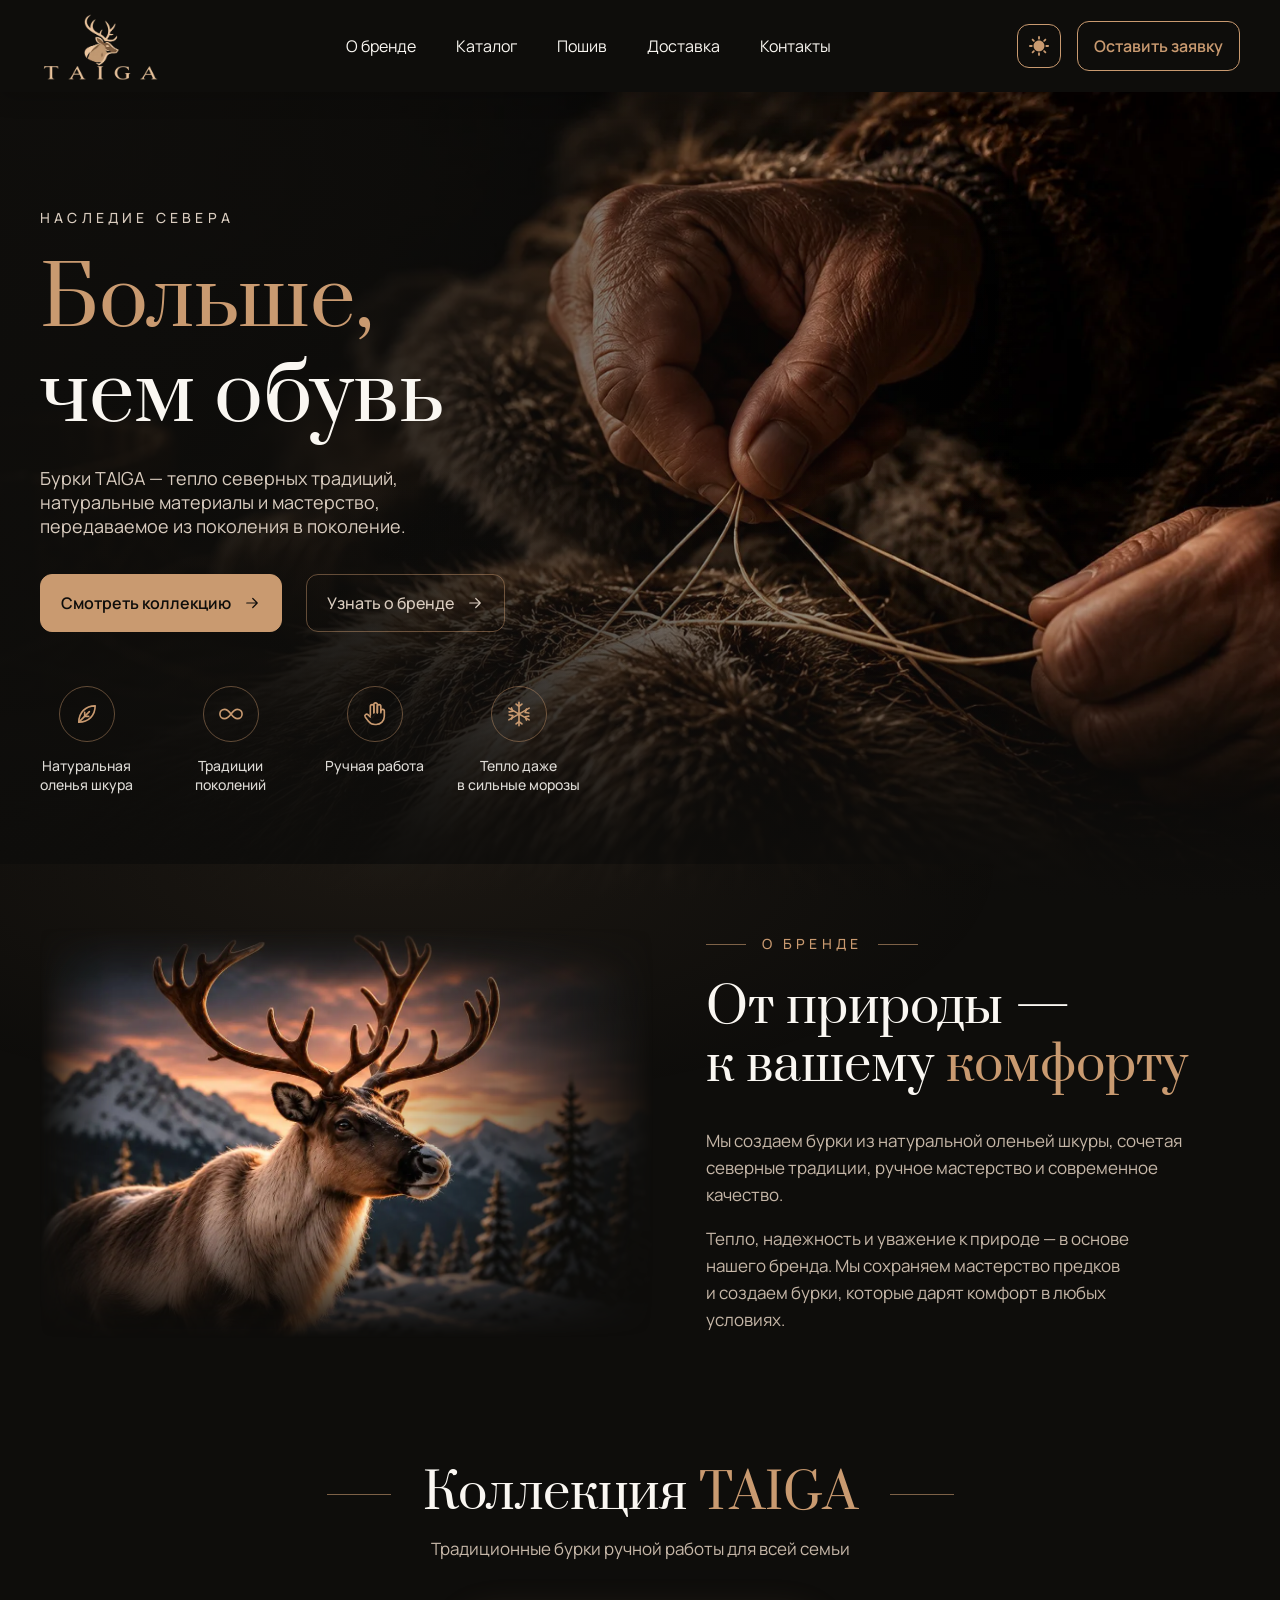
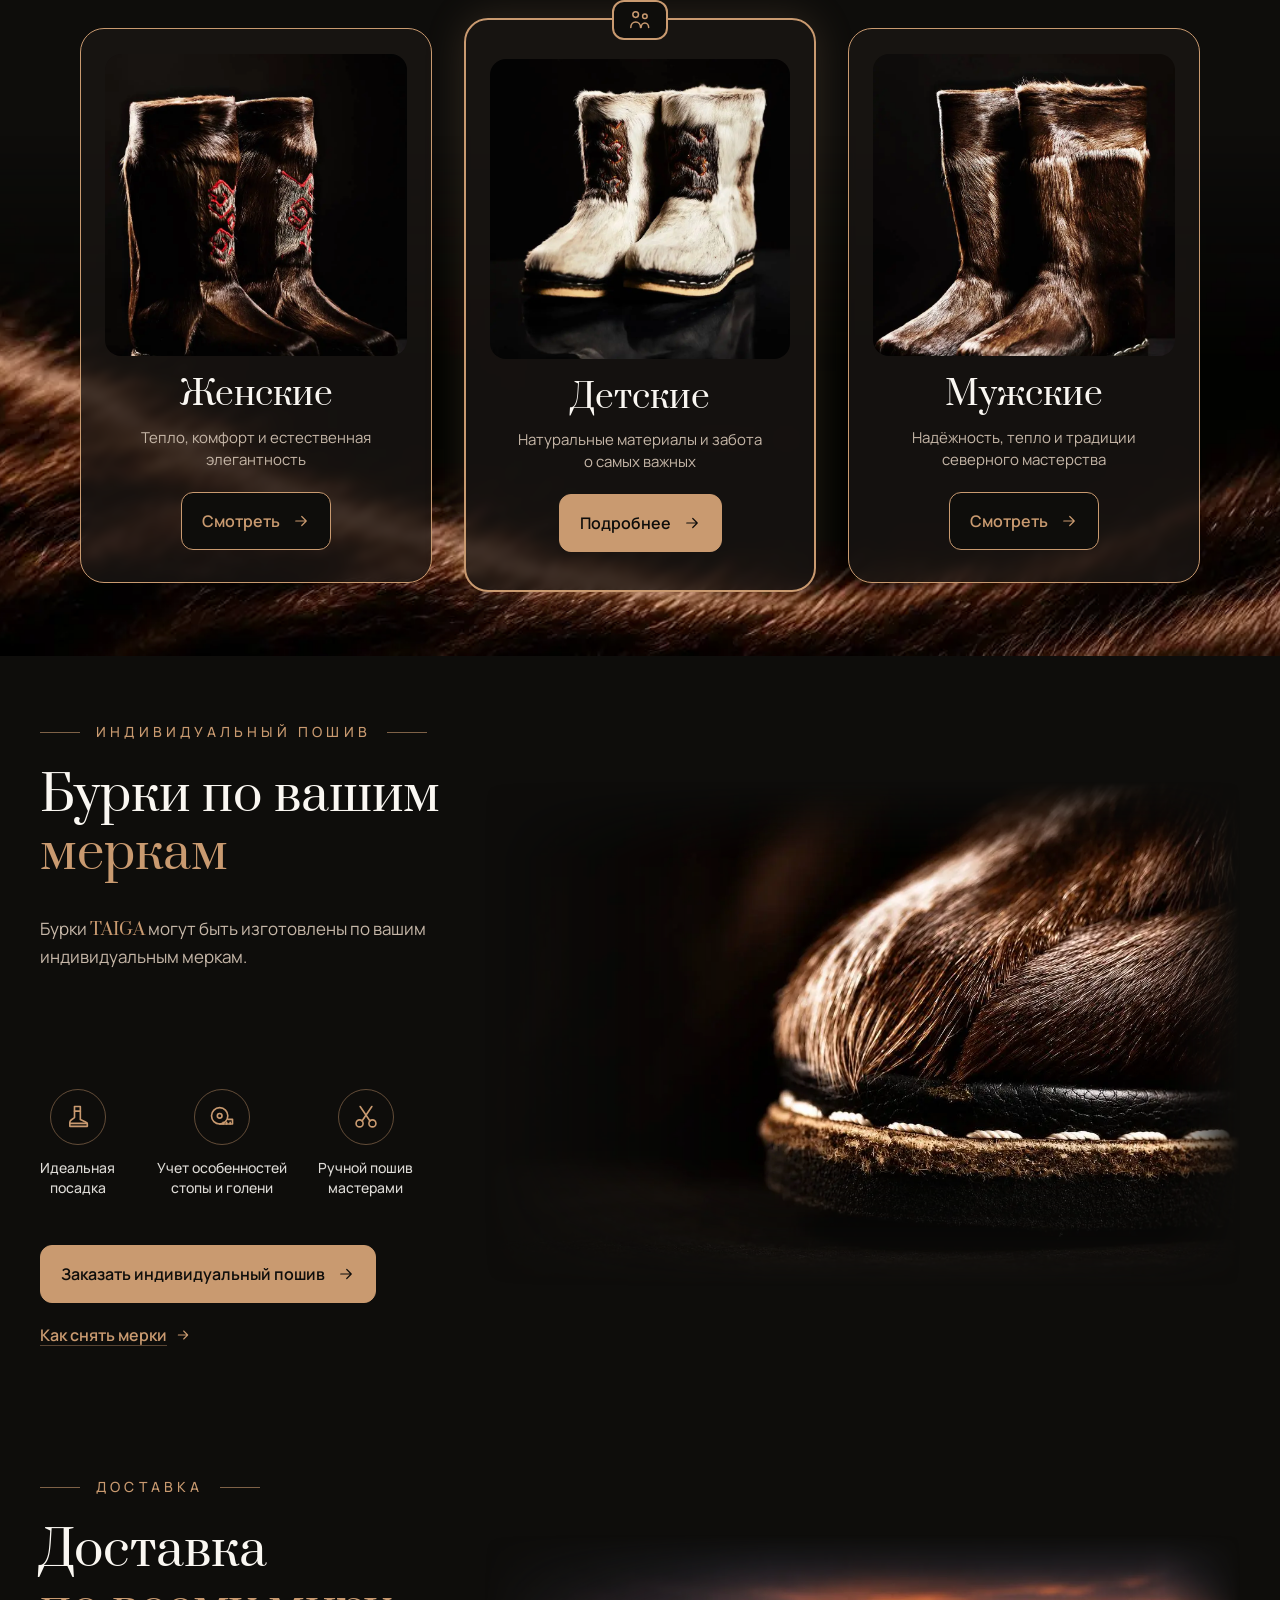
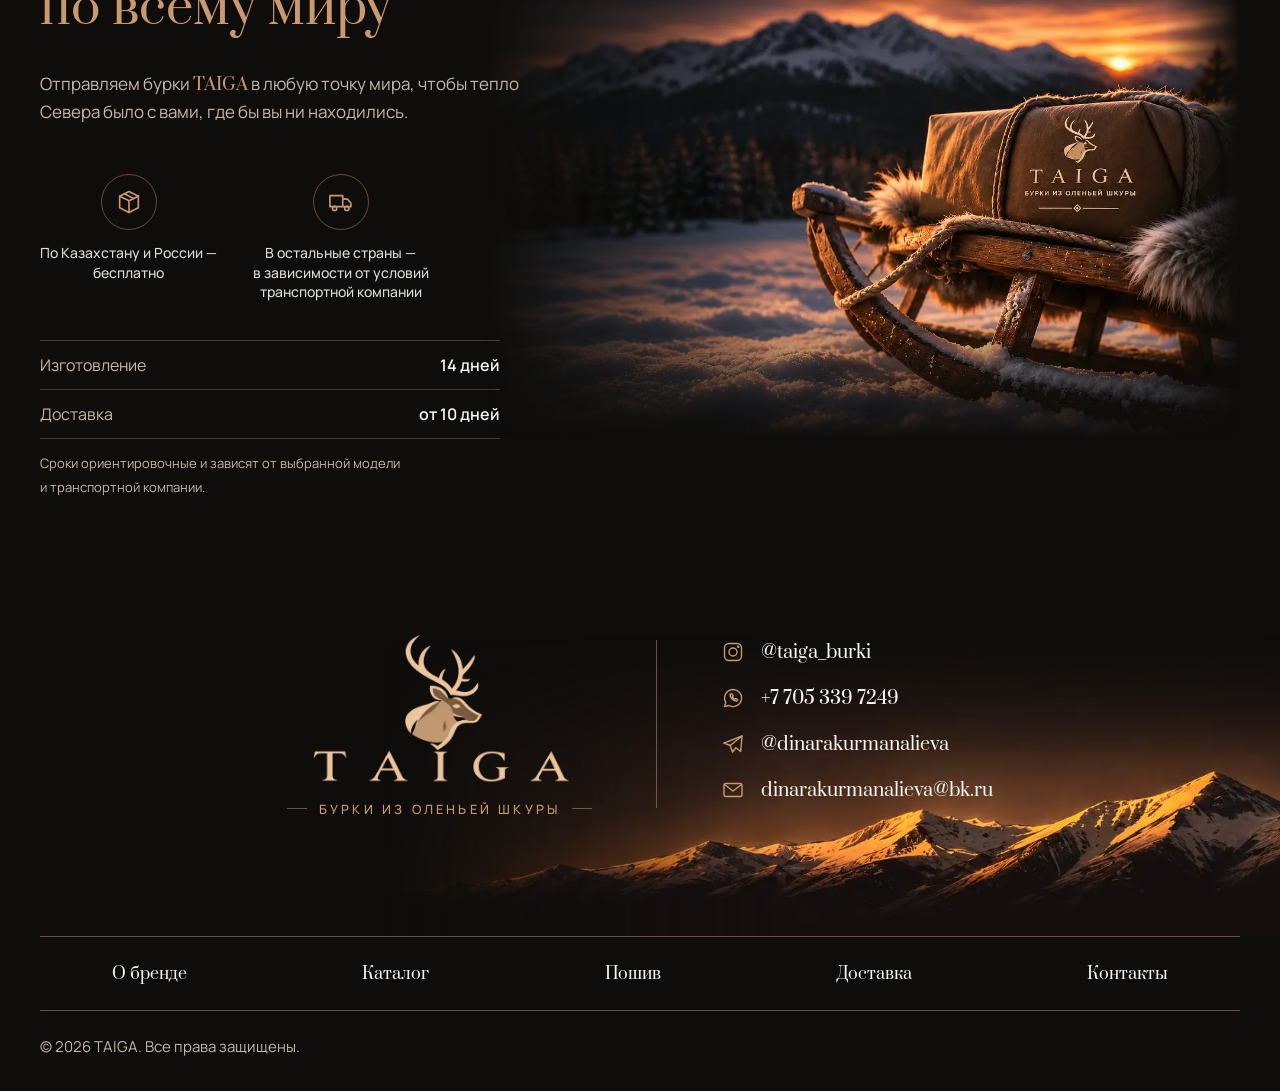
==== commit bf99a7ab: "Add collection section, catalog gallery, currency switch and form sending - Home: «Коллекция TAIGA» " ====
--- a/index.html
+++ b/index.html
@@ -3,7 +3,20 @@
   <head>
     <meta charset="UTF-8" />
     <meta name="viewport" content="width=device-width, initial-scale=1.0" />
-    <title>TAIGA</title>
+    <title>TAIGA — бурки из оленьей шкуры ручной работы</title>
+    <meta name="description" content="Бурки TAIGA из натуральной оленьей шкуры: ручная работа, северные традиции, индивидуальный пошив по меркам и доставка по Казахстану, России и миру." />
+    <link rel="canonical" href="https://esrudenko.github.io/taiga-site/" />
+    <meta name="theme-color" content="#0E0D0B" />
+    <meta property="og:type" content="website" />
+    <meta property="og:locale" content="ru_RU" />
+    <meta property="og:site_name" content="TAIGA" />
+    <meta property="og:title" content="TAIGA — бурки из оленьей шкуры ручной работы" />
+    <meta property="og:description" content="Бурки TAIGA из натуральной оленьей шкуры: ручная работа, северные традиции, индивидуальный пошив по меркам и доставка по Казахстану, России и миру." />
+    <meta property="og:url" content="https://esrudenko.github.io/taiga-site/" />
+    <meta property="og:image" content="https://esrudenko.github.io/taiga-site/img/general/og-image.jpg" />
+    <meta property="og:image:width" content="1200" />
+    <meta property="og:image:height" content="630" />
+    <meta name="twitter:card" content="summary_large_image" />
     <link rel="icon" href="./img/general/favicon.png" />
     <link rel="preconnect" href="https://fonts.googleapis.com" />
     <link rel="preconnect" href="https://fonts.gstatic.com" crossorigin />
@@ -17,6 +30,7 @@
     <link rel="stylesheet" href="./css/hero.css" />
     <link rel="stylesheet" href="./css/features.css" />
     <link rel="stylesheet" href="./css/about.css" />
+    <link rel="stylesheet" href="./css/collection.css" />
     <link rel="stylesheet" href="./css/split.css" />
     <link rel="stylesheet" href="./css/footer.css" />
     <link rel="stylesheet" href="./css/request.css" />
@@ -33,13 +47,15 @@
     <script src="./js/features.js" defer></script>
   </head>
   <body>
+    <a class="skip_link" href="#main">Перейти к&nbsp;содержанию</a>
+
     <!-- HEADER -->
     <header class="header">
       <div class="container header_container">
         <a class="logo_link" href="#" aria-label="Taiga — наверх страницы">
           <img
             class="logo_img"
-            src="./img/general/logo-header.png"
+            src="./img/general/logo-header.webp"
             alt=""
             width="120"
             height="70"
@@ -110,7 +126,7 @@
       </div>
     </header>
 
-    <main>
+    <main id="main" tabindex="-1">
       <!-- HERO -->
       <section class="hero" id="hero">
         <div class="container hero_container">
@@ -187,6 +203,89 @@
               бурки, которые дарят комфорт в&nbsp;любых условиях.
             </p>
           </div>
+        </div>
+      </section>
+
+      <!-- COLLECTION -->
+      <section class="collection" id="collection" aria-labelledby="collection_title">
+        <div class="container">
+          <div class="collection_head">
+            <h2 class="section_title collection_title reveal" id="collection_title">
+              <span>Коллекция <span class="text_accent">TAIGA</span></span>
+            </h2>
+            <p class="section_text collection_subtitle reveal" style="--reveal-delay: 0.1s">
+              Традиционные бурки ручной работы для всей семьи
+            </p>
+          </div>
+
+          <ul class="collection_list">
+            <li class="collection_card reveal" style="--reveal-delay: 0.0s">
+              <img
+                class="collection_photo"
+                src="./img/catalog/women-1.webp"
+                data-src-light="./img/catalog/women-1-light.webp"
+                alt="Тёмные женские бурки с красной вышивкой"
+                width="853"
+                height="1280"
+                loading="lazy"
+                decoding="async"
+              />
+              <h3 class="collection_name">Женские</h3>
+              <p class="collection_text">Тепло, комфорт и&nbsp;естественная элегантность</p>
+              <a class="btn btn_arrow collection_btn" href="./catalog.html#women" aria-label="Смотреть: женские бурки">
+                Смотреть
+                <svg width="18" height="18" viewBox="0 0 24 24" fill="none" aria-hidden="true">
+                  <path d="M5 12h14M13 6l6 6-6 6" stroke="currentColor" stroke-width="1.6" stroke-linecap="round" stroke-linejoin="round" />
+                </svg>
+              </a>
+            </li>
+            <li class="collection_card collection_card_featured reveal" style="--reveal-delay: 0.1s">
+              <span class="collection_badge" aria-hidden="true">
+                <svg width="26" height="26" viewBox="0 0 24 24" fill="none" stroke="currentColor" stroke-width="1.4" stroke-linecap="round" stroke-linejoin="round">
+                  <circle cx="8" cy="7" r="2.6" /><circle cx="16.5" cy="8.5" r="2.1" />
+                  <path d="M3.5 19c0-3 2-5.2 4.5-5.2s4.5 2.2 4.5 5.2M13 19c0-2.4 1.6-4.2 3.5-4.2s3.5 1.8 3.5 4.2" />
+                </svg>
+              </span>
+              <img
+                class="collection_photo"
+                src="./img/catalog/kids-1.webp"
+                data-src-light="./img/catalog/kids-1-light.webp"
+                alt="Светлые детские бурки с вышитым орнаментом"
+                width="853"
+                height="1280"
+                loading="lazy"
+                decoding="async"
+              />
+              <h3 class="collection_name">Детские</h3>
+              <p class="collection_text">Натуральные материалы и&nbsp;забота о&nbsp;самых важных</p>
+              <a class="btn btn_primary btn_arrow collection_btn" href="./catalog.html#kids" aria-label="Подробнее: детские бурки">
+                Подробнее
+                <svg width="18" height="18" viewBox="0 0 24 24" fill="none" aria-hidden="true">
+                  <path d="M5 12h14M13 6l6 6-6 6" stroke="currentColor" stroke-width="1.6" stroke-linecap="round" stroke-linejoin="round" />
+                </svg>
+              </a>
+            </li>
+            <li class="collection_card reveal" style="--reveal-delay: 0.2s">
+              <img
+                class="collection_photo"
+                src="./img/catalog/men-1.webp"
+                data-src-light="./img/catalog/men-1-light.webp"
+                alt="Мужские бурки из оленьей шкуры — пара, вид спереди"
+                width="853"
+                height="1280"
+                loading="lazy"
+                decoding="async"
+              />
+              <h3 class="collection_name">Мужские</h3>
+              <p class="collection_text">Надёжность, тепло и&nbsp;традиции северного мастерства</p>
+              <a class="btn btn_arrow collection_btn" href="./catalog.html#men" aria-label="Смотреть: мужские бурки">
+                Смотреть
+                <svg width="18" height="18" viewBox="0 0 24 24" fill="none" aria-hidden="true">
+                  <path d="M5 12h14M13 6l6 6-6 6" stroke="currentColor" stroke-width="1.6" stroke-linecap="round" stroke-linejoin="round" />
+                </svg>
+              </a>
+            </li>
+          </ul>
         </div>
       </section>
 
@@ -241,6 +340,13 @@
                 <path d="M5 12h14M13 6l6 6-6 6" stroke="currentColor" stroke-width="1.6" stroke-linecap="round" stroke-linejoin="round" />
               </svg>
             </button>
+
+            <a class="text_link sewing_measure_link reveal" href="./catalog.html#measure" style="--reveal-delay: 0.5s">
+              Как снять мерки
+              <svg width="16" height="16" viewBox="0 0 24 24" fill="none" aria-hidden="true">
+                <path d="M5 12h14M13 6l6 6-6 6" stroke="currentColor" stroke-width="1.6" stroke-linecap="round" stroke-linejoin="round" />
+              </svg>
+            </a>
           </div>
         </div>
       </section>
@@ -276,6 +382,18 @@
                 </p>
               </li>
             </ul>
+
+            <dl class="delivery_terms reveal" style="--reveal-delay: 0.4s">
+              <div class="delivery_term">
+                <dt>Изготовление</dt>
+                <dd>14&nbsp;дней</dd>
+              </div>
+              <div class="delivery_term">
+                <dt>Доставка</dt>
+                <dd>от&nbsp;10&nbsp;дней</dd>
+              </div>
+            </dl>
+            <p class="delivery_terms_note reveal" style="--reveal-delay: 0.4s">Сроки ориентировочные и&nbsp;зависят от&nbsp;выбранной модели и&nbsp;транспортной компании.</p>
           </div>
         </div>
       </section>
@@ -288,7 +406,7 @@
           <div class="footer_brand">
             <img
               class="footer_logo"
-              src="./img/general/logo-header.png"
+              src="./img/general/logo-header.webp"
               alt="TAIGA"
               width="270"
               height="158"
@@ -350,7 +468,6 @@
 
         <div class="footer_bottom">
           <p>© 2026 TAIGA. Все права защищены.</p>
-          <p>Политика конфиденциальности</p>
         </div>
       </div>
     </footer>
@@ -439,6 +556,11 @@
           ></textarea>
         </div>
 
+        <p class="request_error" id="request_error" role="alert" hidden>
+          Не&nbsp;удалось отправить заявку. Попробуйте ещё раз или напишите нам
+          в&nbsp;<a href="https://wa.me/77053397249" target="_blank" rel="noopener">WhatsApp</a>.
+        </p>
+
         <button class="btn btn_primary btn_arrow request_submit" type="submit">
           Отправить заявку
           <svg width="18" height="18" viewBox="0 0 24 24" fill="none" aria-hidden="true">
--- a/css/variables.css
+++ b/css/variables.css
@@ -13,11 +13,12 @@
   --font-title: "Prata", serif;
   --font-accent: "Cormorant Garamond", serif;
   --color-accent-hover: #DDB28A;
-  --hero-image: url("../img/home-page/hero-bg.jpg");
-  --about-image: url("../img/home-page/about-deer-dark.jpg");
-  --sewing-image: url("../img/home-page/sewing-dark.jpg");
-  --delivery-image: url("../img/home-page/delivery-dark.jpg");
-  --catalog-hero-image: url("../img/home-page/delivery-dark.jpg");
+  --hero-image: url("../img/home-page/hero-bg.webp");
+  --about-image: url("../img/home-page/about-deer-dark.webp");
+  --sewing-image: url("../img/home-page/sewing-dark.webp");
+  --delivery-image: url("../img/home-page/delivery-dark.webp");
+  --collection-fur: url("../img/home-page/collection-fur-dark.webp");
+  --catalog-hero-image: url("../img/home-page/delivery-dark.webp");
   --hero-overlay: 14, 13, 11; 
   --color-hero-bg: #0E0D0B;
   --color-hero-text: #FAF7F2;
@@ -44,11 +45,12 @@
   --color-button-border: rgba(138, 90, 50, 0.4); 
   --color-button-text: #FFFDF9;
   --color-border: #E8D8C8;
-  --hero-image: url("../img/home-page/hero-bg-light.jpg");
-  --about-image: url("../img/home-page/about-deer-light.jpg");
-  --sewing-image: url("../img/home-page/sewing-light.jpg");
-  --delivery-image: url("../img/home-page/delivery-light.jpg");
-  --catalog-hero-image: url("../img/home-page/delivery-light.jpg");
+  --hero-image: url("../img/home-page/hero-bg-light.webp");
+  --about-image: url("../img/home-page/about-deer-light.webp");
+  --sewing-image: url("../img/home-page/sewing-light.webp");
+  --delivery-image: url("../img/home-page/delivery-light.webp");
+  --collection-fur: url("../img/home-page/collection-fur-light.webp");
+  --catalog-hero-image: url("../img/home-page/delivery-light.webp");
   --hero-overlay: 250, 247, 242;
   --color-hero-bg: #FAF7F2;
   --color-hero-text: #352217;
--- a/css/base.css
+++ b/css/base.css
@@ -31,12 +31,19 @@
   height: auto;
 }
 
+a[href],
+button:not(:disabled),
+label:has(input[type="radio"], input[type="checkbox"]),
+select,
+summary {
+  cursor: pointer;
+}
+
 button {
   font: inherit;
   color: inherit;
   background: none;
   border: none;
-  cursor: pointer;
 }
 
 button,
@@ -277,3 +284,58 @@
     animation-delay: 0s !important;
   }
 }
+
+.skip_link {
+  position: fixed;
+  top: 0.75rem;
+  left: 0.75rem;
+  z-index: 200;
+  padding: 0.75rem 1.25rem;
+  font-weight: 600;
+  color: var(--color-button-text);
+  background: var(--color-button-bg);
+  border-radius: 0.75em;
+  transform: translateY(-200%);
+  transition: transform var(--transition);
+}
+
+.skip_link:focus {
+  transform: translateY(0);
+}
+
+main:focus {
+  outline: none;
+}
+
+.text_link {
+  display: inline-flex;
+  align-items: center;
+  gap: 0.5rem;
+  font-weight: 600;
+  color: var(--color-accent);
+  text-decoration: underline;
+  text-decoration-color: color-mix(in srgb, var(--color-accent) 40%, transparent);
+  text-underline-offset: 4px;
+  transition: text-decoration-color var(--transition);
+}
+
+.text_link svg {
+  transition: transform var(--transition);
+}
+
+@media (hover: hover) {
+  .text_link:hover {
+    text-decoration-color: var(--color-accent);
+  }
+
+  .text_link:hover svg {
+    transform: translateX(4px);
+  }
+}
+
+@media (hover: none) {
+  .text_link:active {
+    text-decoration-color: var(--color-accent);
+    transition-duration: 0s;
+  }
+}
--- a/css/collection.css
+++ b/css/collection.css
@@ -0,0 +1,135 @@
+.collection {
+  position: relative;
+  padding: var(--section-space) 0;
+  overflow: hidden;
+}
+
+.collection::before {
+  content: "";
+  position: absolute;
+  inset: auto 0 0;
+  height: min(45vw, 520px);
+  background: var(--collection-fur) center bottom / cover no-repeat;
+  -webkit-mask-image: linear-gradient(180deg, transparent 0%, #000 45%);
+  mask-image: linear-gradient(180deg, transparent 0%, #000 45%);
+  pointer-events: none;
+}
+
+.collection .container {
+  position: relative;
+}
+
+.collection_head {
+  margin-bottom: clamp(2.5rem, 5vw, 3.5rem);
+  text-align: center;
+}
+
+.collection_title {
+  display: flex;
+  justify-content: center;
+  align-items: center;
+  gap: clamp(1rem, 3vw, 2rem);
+  margin-bottom: 0.75rem;
+}
+
+.collection_title::before,
+.collection_title::after {
+  content: "";
+  flex: 0 1 4rem;
+  height: 1px;
+  background-color: var(--color-accent);
+  opacity: 0.6;
+}
+
+.collection_subtitle {
+  max-width: none;
+}
+
+.collection_list {
+  display: grid;
+  grid-template-columns: repeat(3, minmax(0, 1fr));
+  align-items: center;
+  gap: clamp(1rem, 2.5vw, 2rem);
+  max-width: 1120px;
+  margin: 0 auto;
+}
+
+.collection_card {
+  position: relative;
+  display: flex;
+  flex-direction: column;
+  align-items: center;
+  gap: 0.75rem;
+  padding: clamp(1.25rem, 2vw, 1.75rem) clamp(1rem, 2vw, 1.5rem) clamp(1.5rem, 2.5vw, 2rem);
+  text-align: center;
+  background: color-mix(in srgb, var(--color-surface) 75%, transparent);
+  border: 1px solid var(--color-button-border);
+  border-radius: 1.5rem;
+  backdrop-filter: blur(4px);
+}
+
+.collection_card_featured {
+  padding-block: clamp(2rem, 3vw, 2.5rem);
+  border: 2px solid var(--color-accent);
+  box-shadow: 0 0 40px color-mix(in srgb, var(--color-accent) 18%, transparent);
+}
+
+.collection_badge {
+  position: absolute;
+  top: 0;
+  left: 50%;
+  display: grid;
+  place-items: center;
+  width: 56px;
+  height: 40px;
+  color: var(--color-accent);
+  background: var(--color-bg);
+  border: 2px solid var(--color-accent);
+  border-radius: 0.75rem;
+  transform: translate(-50%, -50%);
+}
+
+.collection_photo {
+  width: 100%;
+  aspect-ratio: 1;
+  object-fit: cover;
+  object-position: center 62%;
+  border-radius: 1rem;
+}
+
+.collection_name {
+  margin-top: 0.5rem;
+  font-size: clamp(1.75rem, 2.6vw, 2.25rem);
+  line-height: 115%;
+}
+
+.collection_text {
+  max-width: 260px;
+  min-height: 3em;
+  font-size: 0.9375rem;
+  line-height: 150%;
+  color: var(--color-text-muted);
+}
+
+.collection_btn {
+  margin-top: 0.5rem;
+}
+
+@media (max-width: 900px) {
+  .collection_list {
+    grid-template-columns: minmax(0, 420px);
+    justify-content: center;
+    gap: 2.5rem;
+  }
+
+  .collection_text {
+    min-height: 0;
+  }
+}
+
+@media (max-width: 450px) {
+  .collection_title::before,
+  .collection_title::after {
+    flex-basis: 1.5rem;
+  }
+}
--- a/css/split.css
+++ b/css/split.css
@@ -62,7 +62,7 @@
 
 @media (max-width: 900px) {
   .split {
-    grid-template-columns: 1fr;
+    grid-template-columns: minmax(0, 1fr);
     gap: 0;
   }
 
@@ -119,5 +119,63 @@
   .sewing_btn {
     justify-content: center;
     width: 100%;
+    white-space: normal;
   }
 }
+
+.delivery_terms {
+  display: grid;
+  max-width: 460px;
+  margin-top: clamp(1.75rem, 3vw, 2.5rem);
+  border-top: 1px solid var(--color-border);
+}
+
+.delivery_term {
+  display: flex;
+  justify-content: space-between;
+  align-items: baseline;
+  gap: 1rem;
+  padding: 0.75rem 0;
+  border-bottom: 1px solid var(--color-border);
+}
+
+.delivery_term dt {
+  color: var(--color-text-muted);
+}
+
+.delivery_term dd {
+  font-weight: 600;
+  white-space: nowrap;
+  color: var(--color-text);
+}
+
+.delivery_terms_note {
+  max-width: 460px;
+  margin-top: 0.75rem;
+  font-size: 0.8125rem;
+  color: var(--color-text-muted);
+}
+
+@media (max-width: 900px) {
+  .delivery_terms,
+  .delivery_terms_note {
+    margin-inline: auto;
+    text-align: left;
+  }
+
+  .delivery_terms_note {
+    text-align: center;
+  }
+}
+
+.sewing_measure_link {
+  display: flex;
+  width: fit-content;
+  margin-top: 1.25rem;
+}
+
+@media (max-width: 900px) {
+  .sewing_measure_link {
+    margin-inline: auto;
+  }
+}
--- a/css/footer.css
+++ b/css/footer.css
@@ -24,7 +24,7 @@
   bottom: 0;
   width: min(75%, 960px);
   aspect-ratio: 1280 / 426;
-  background: url("../img/home-page/footer-mountains.jpg") right bottom / cover no-repeat;
+  background: url("../img/home-page/footer-mountains.webp") right bottom / cover no-repeat;
   -webkit-mask-image:
     linear-gradient(90deg, transparent 0%, #000 45%),
     linear-gradient(180deg, transparent 0%, #000 40%);
--- a/css/request.css
+++ b/css/request.css
@@ -298,3 +298,27 @@
     line-height: 130%;
   }
 }
+
+.request_error {
+  padding: 0.75rem 1rem;
+  font-size: 0.875rem;
+  line-height: 145%;
+  color: var(--color-text);
+  background: color-mix(in srgb, #D9534F 14%, transparent);
+  border: 1px solid color-mix(in srgb, #D9534F 55%, transparent);
+  border-radius: 0.75em;
+}
+
+.request_error[hidden] {
+  display: none;
+}
+
+.request_error a {
+  color: var(--color-accent);
+  text-decoration: underline;
+}
+
+.request_submit:disabled {
+  cursor: progress;
+  opacity: 0.7;
+}
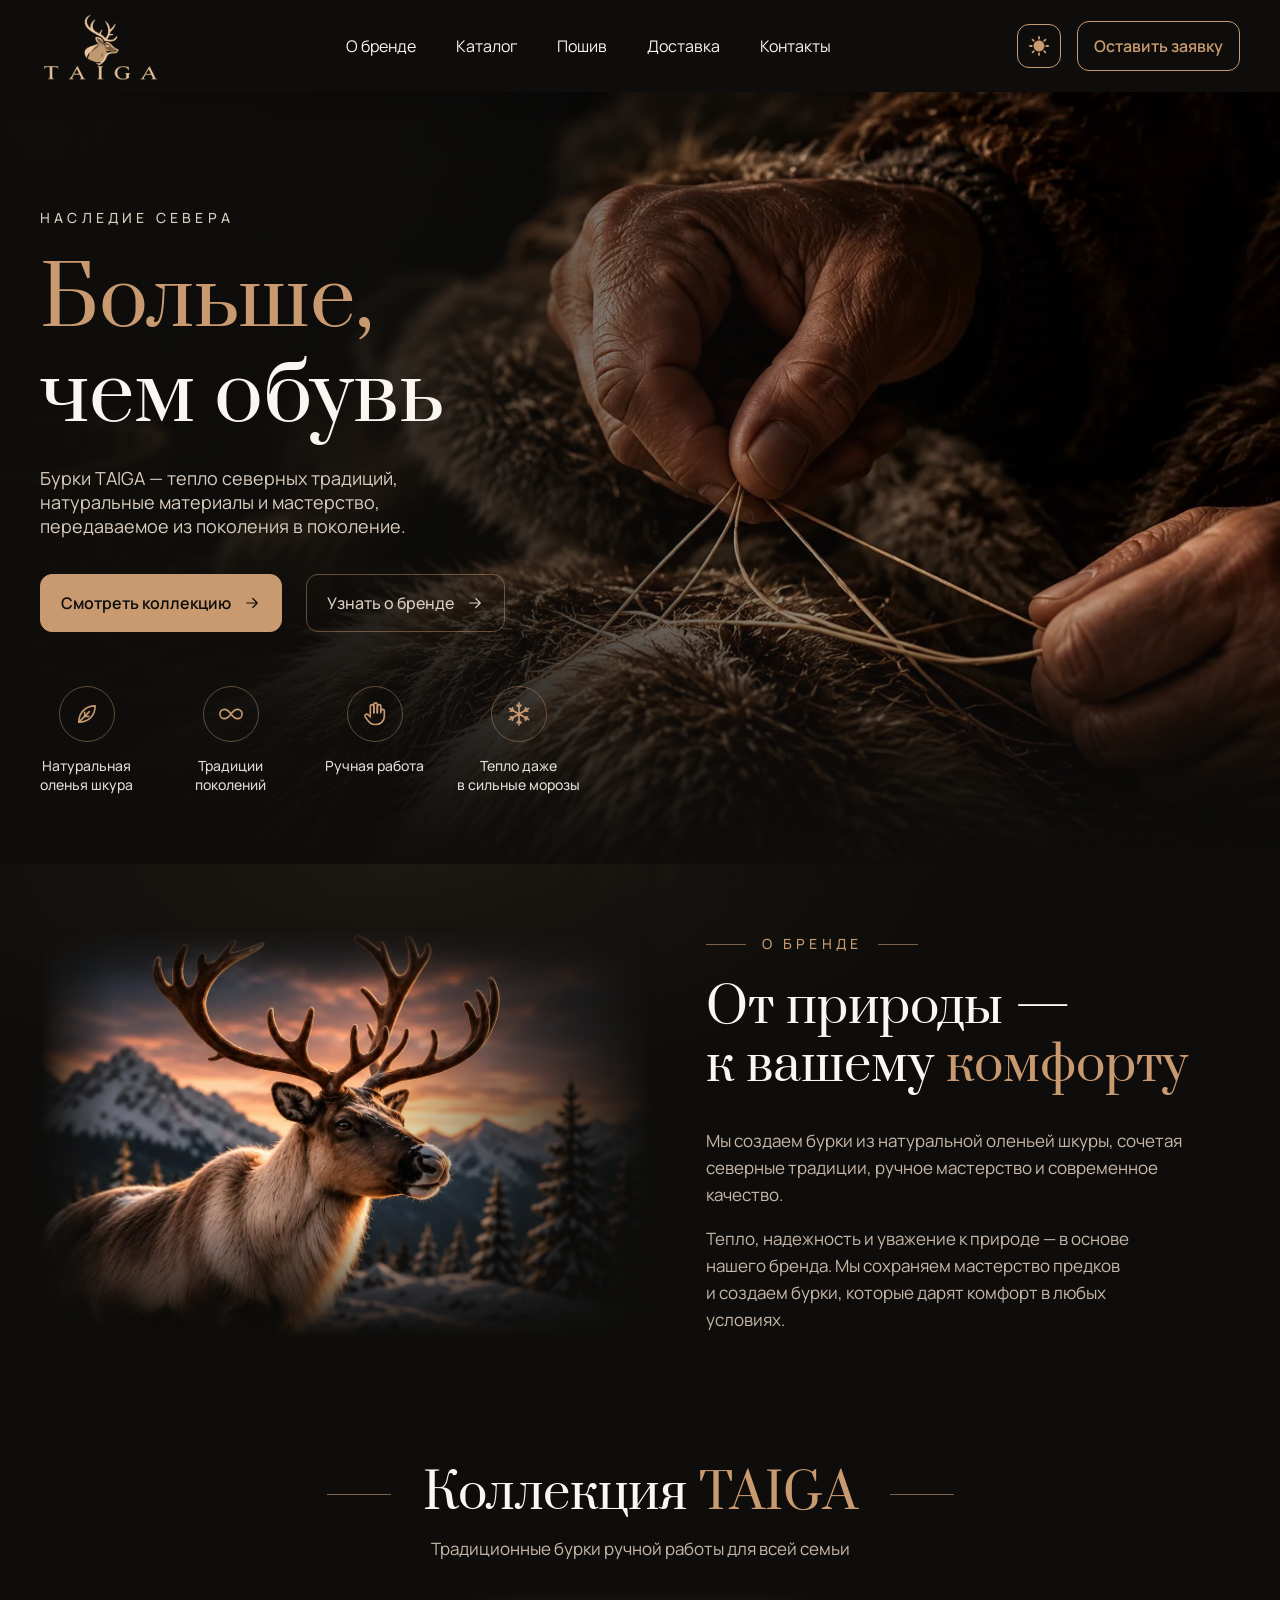
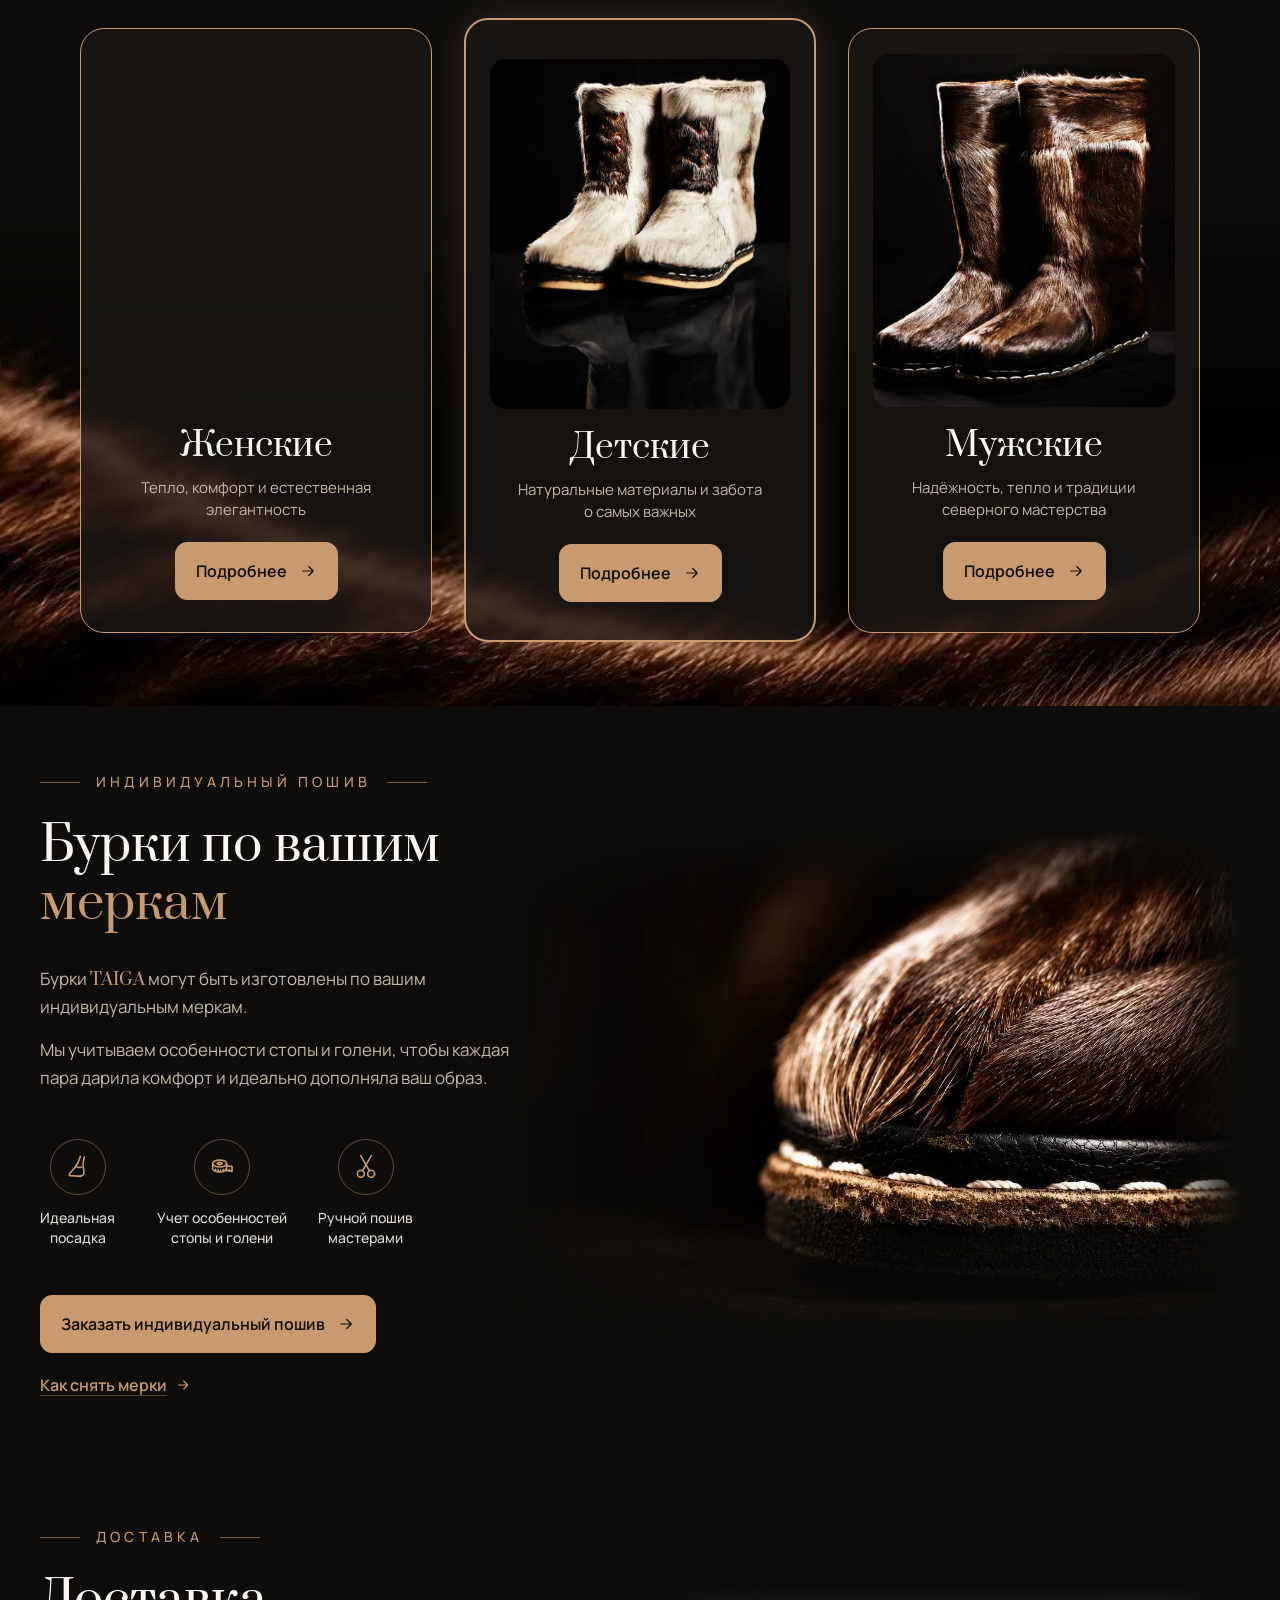
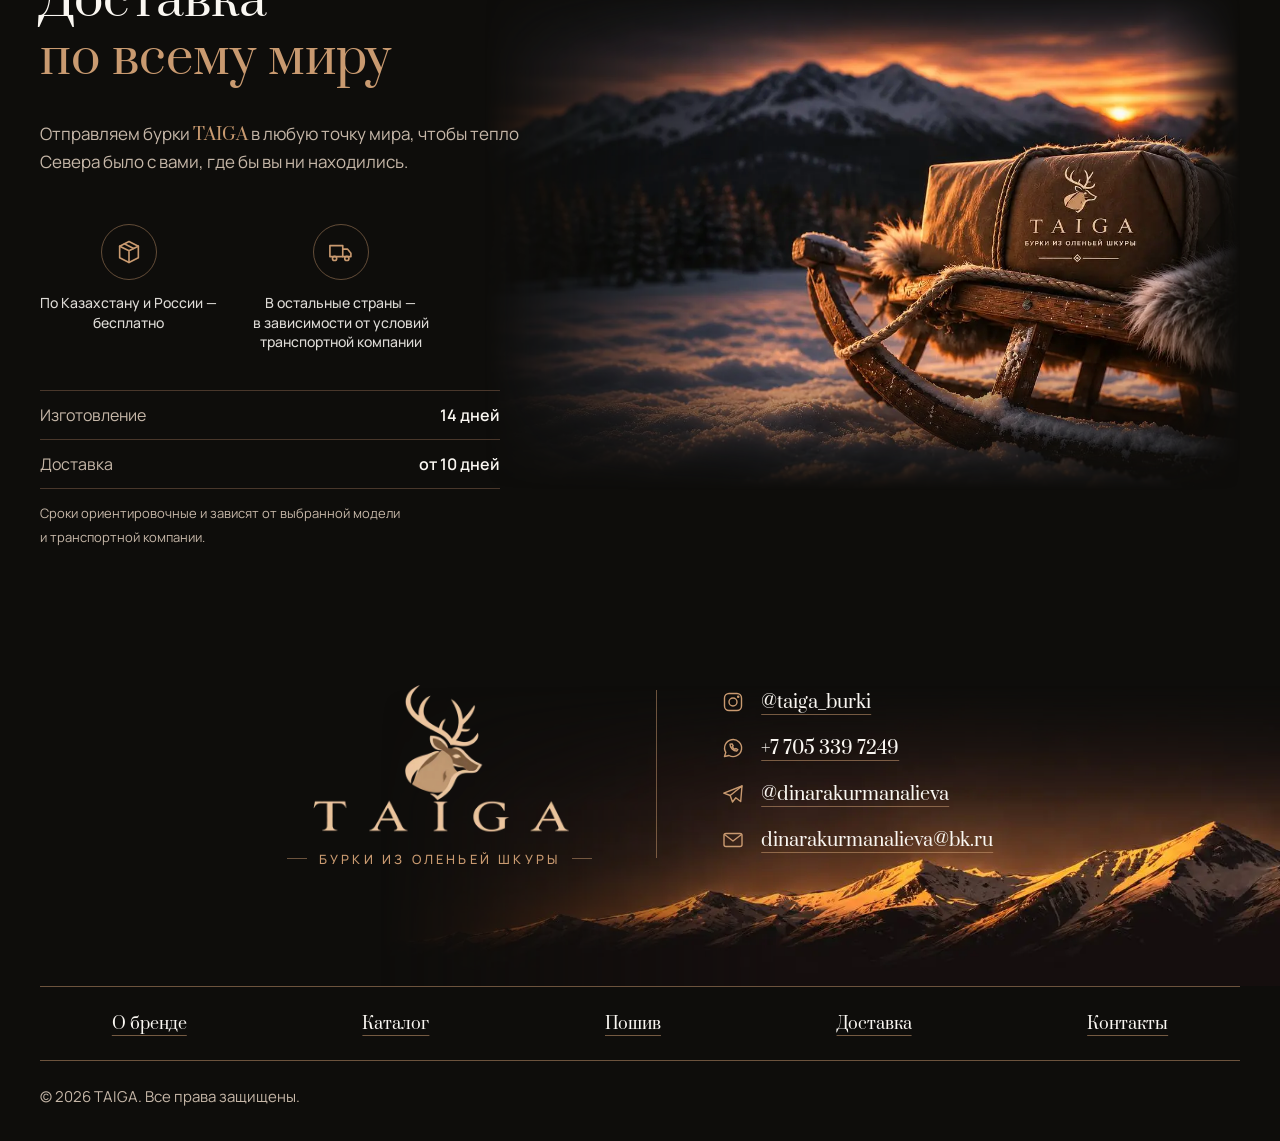
==== commit fa01a355: "Polish collection, menu, footer links, catalog mobile order and icons - Collection: crop only the em" ====
--- a/index.html
+++ b/index.html
@@ -72,7 +72,7 @@
           </ul>
           <div class="menu_extra">
             <p class="menu_note">Бурки ручной работы</p>
-            <button class="btn menu_btn" type="button" data-open-request>Оставить заявку</button>
+            <button class="btn btn_primary menu_btn" type="button" data-open-request>Оставить заявку</button>
           </div>
         </nav>
 
@@ -232,20 +232,14 @@
               />
               <h3 class="collection_name">Женские</h3>
               <p class="collection_text">Тепло, комфорт и&nbsp;естественная элегантность</p>
-              <a class="btn btn_arrow collection_btn" href="./catalog.html#women" aria-label="Смотреть: женские бурки">
-                Смотреть
+              <a class="btn btn_primary btn_arrow collection_btn" href="./catalog.html#women" aria-label="Подробнее: женские бурки">
+                Подробнее
                 <svg width="18" height="18" viewBox="0 0 24 24" fill="none" aria-hidden="true">
                   <path d="M5 12h14M13 6l6 6-6 6" stroke="currentColor" stroke-width="1.6" stroke-linecap="round" stroke-linejoin="round" />
                 </svg>
               </a>
             </li>
             <li class="collection_card collection_card_featured reveal" style="--reveal-delay: 0.1s">
-              <span class="collection_badge" aria-hidden="true">
-                <svg width="26" height="26" viewBox="0 0 24 24" fill="none" stroke="currentColor" stroke-width="1.4" stroke-linecap="round" stroke-linejoin="round">
-                  <circle cx="8" cy="7" r="2.6" /><circle cx="16.5" cy="8.5" r="2.1" />
-                  <path d="M3.5 19c0-3 2-5.2 4.5-5.2s4.5 2.2 4.5 5.2M13 19c0-2.4 1.6-4.2 3.5-4.2s3.5 1.8 3.5 4.2" />
-                </svg>
-              </span>
               <img
                 class="collection_photo"
                 src="./img/catalog/kids-1.webp"
@@ -278,8 +272,8 @@
               />
               <h3 class="collection_name">Мужские</h3>
               <p class="collection_text">Надёжность, тепло и&nbsp;традиции северного мастерства</p>
-              <a class="btn btn_arrow collection_btn" href="./catalog.html#men" aria-label="Смотреть: мужские бурки">
-                Смотреть
+              <a class="btn btn_primary btn_arrow collection_btn" href="./catalog.html#men" aria-label="Подробнее: мужские бурки">
+                Подробнее
                 <svg width="18" height="18" viewBox="0 0 24 24" fill="none" aria-hidden="true">
                   <path d="M5 12h14M13 6l6 6-6 6" stroke="currentColor" stroke-width="1.6" stroke-linecap="round" stroke-linejoin="round" />
                 </svg>
--- a/css/base.css
+++ b/css/base.css
@@ -303,6 +303,16 @@
   transform: translateY(0);
 }
 
+html.scroll_locked {
+  overflow: hidden;
+}
+
+.request,
+.lightbox,
+.header_nav {
+  overscroll-behavior: contain;
+}
+
 main:focus {
   outline: none;
 }
--- a/css/header.css
+++ b/css/header.css
@@ -1,7 +1,3 @@
-body.menu_open {
-  overflow: hidden;
-}
-
 .header {
   position: sticky;
   top: 0;
@@ -170,6 +166,11 @@
   .footer_link:hover::after,
   .footer_contact:hover .footer_contact_text::after {
     transform: scaleX(1);
+  }
+
+  .footer_list .footer_link:hover,
+  .footer_contact:hover .footer_contact_text {
+    text-decoration-color: transparent;
   }
 }
 
@@ -271,15 +272,14 @@
     display: flex;
     flex-direction: column;
     gap: 1rem;
-    margin-top: auto;
-    padding-top: 2.5rem;
+    margin-block: auto;
     text-align: center;
   }
 
   .menu_note {
     font-family: var(--font-accent);
     font-style: italic;
-    font-size: 1.5rem;
+    font-size: 1.125rem;
     color: var(--color-text-muted);
   }
 
@@ -315,3 +315,16 @@
     font-size: 1.75rem;
   }
 }
+
+@media (max-width: 1024px) {
+  body:has(.header_nav.active_menu) {
+    padding-top: var(--header-height);
+  }
+
+  body:has(.header_nav.active_menu) .header {
+    position: fixed;
+    top: 0;
+    left: 0;
+    right: 0;
+  }
+}
--- a/css/collection.css
+++ b/css/collection.css
@@ -74,26 +74,12 @@
   box-shadow: 0 0 40px color-mix(in srgb, var(--color-accent) 18%, transparent);
 }
 
-.collection_badge {
-  position: absolute;
-  top: 0;
-  left: 50%;
-  display: grid;
-  place-items: center;
-  width: 56px;
-  height: 40px;
-  color: var(--color-accent);
-  background: var(--color-bg);
-  border: 2px solid var(--color-accent);
-  border-radius: 0.75rem;
-  transform: translate(-50%, -50%);
-}
 
 .collection_photo {
   width: 100%;
-  aspect-ratio: 1;
+  aspect-ratio: 6 / 7;
   object-fit: cover;
-  object-position: center 62%;
+  object-position: center bottom;
   border-radius: 1rem;
 }
 
--- a/css/footer.css
+++ b/css/footer.css
@@ -109,6 +109,17 @@
   display: inline-block;
 }
 
+.footer_list .footer_link,
+.footer_contact_text {
+  text-decoration: underline;
+  text-decoration-thickness: 1px;
+  text-decoration-color: color-mix(in srgb, var(--color-accent) 55%, transparent);
+  text-underline-offset: 6px;
+  transition:
+    color var(--transition),
+    text-decoration-color var(--transition);
+}
+
 .footer_link {
   font-family: var(--font-title);
   font-size: 1rem;
--- a/css/request.css
+++ b/css/request.css
@@ -1,7 +1,3 @@
-body.dialog_open {
-  overflow: hidden;
-}
-
 .request {
   position: fixed;
   inset: 0;
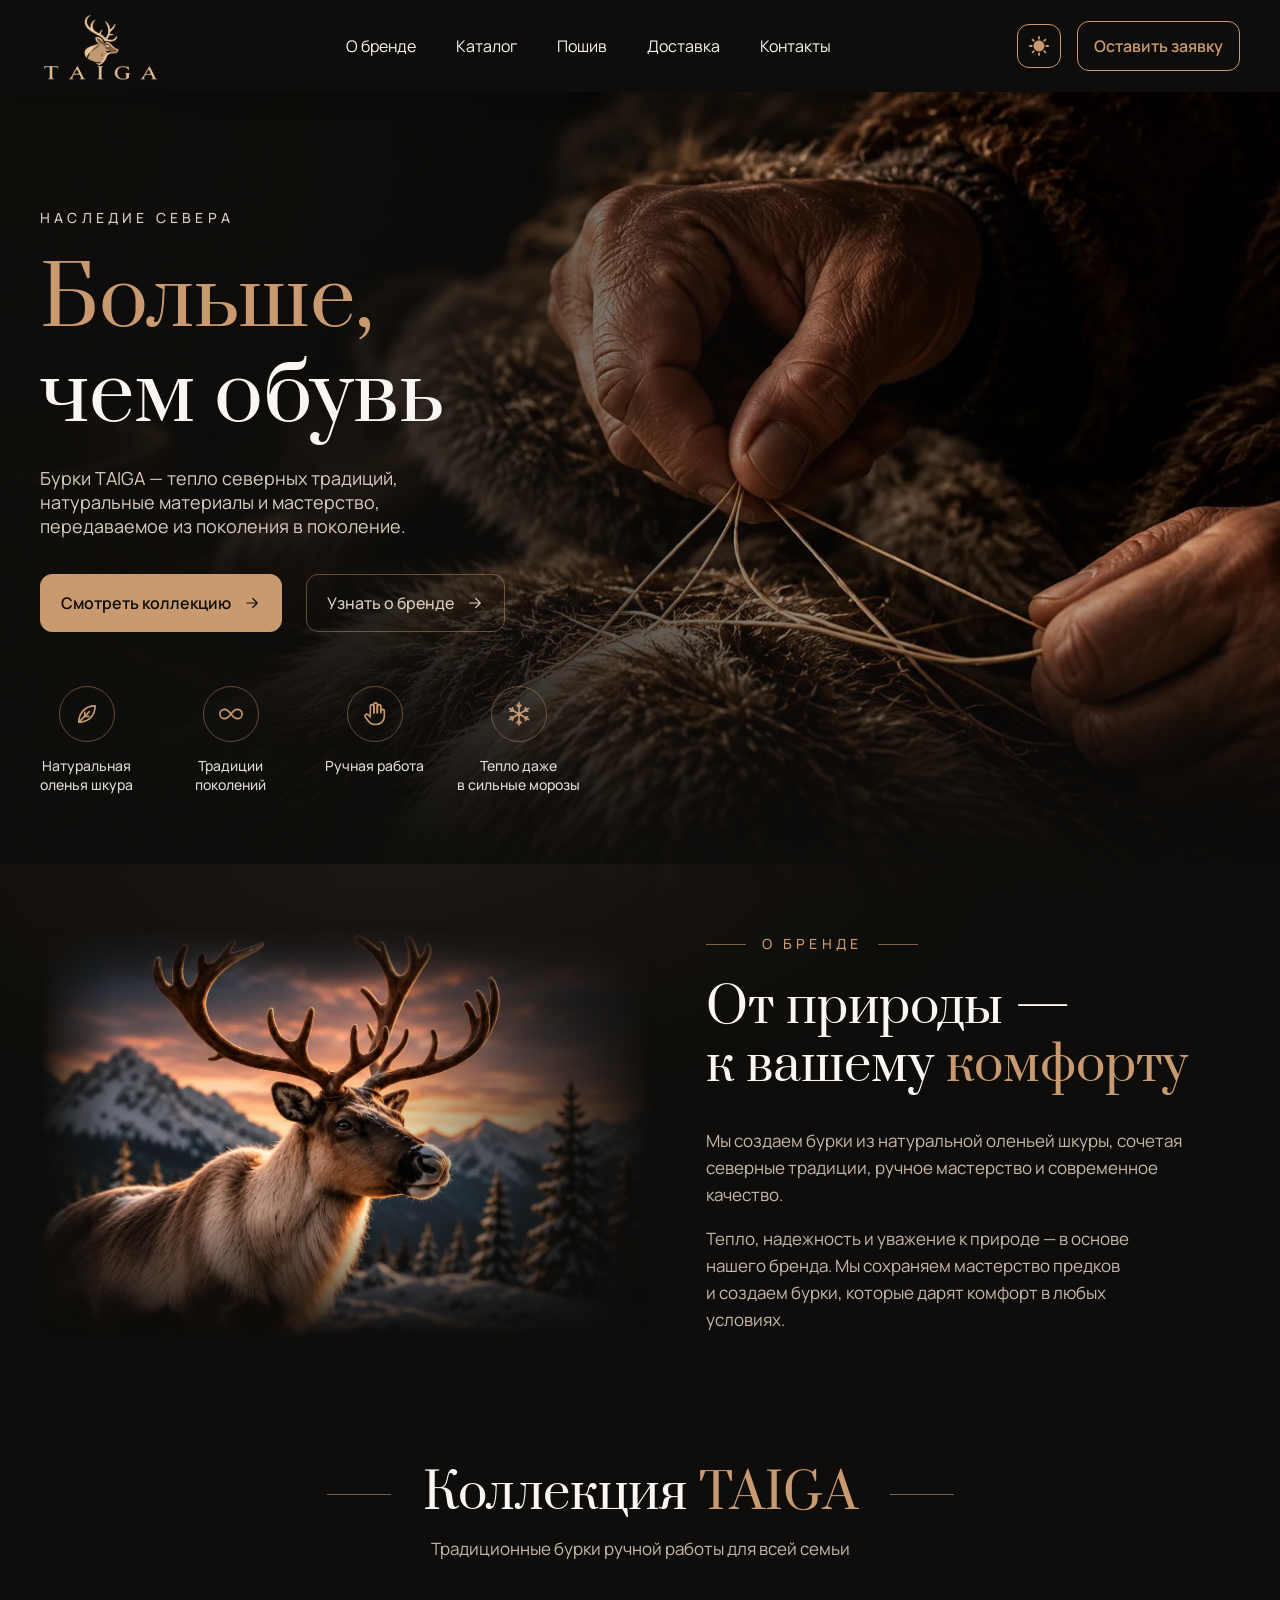
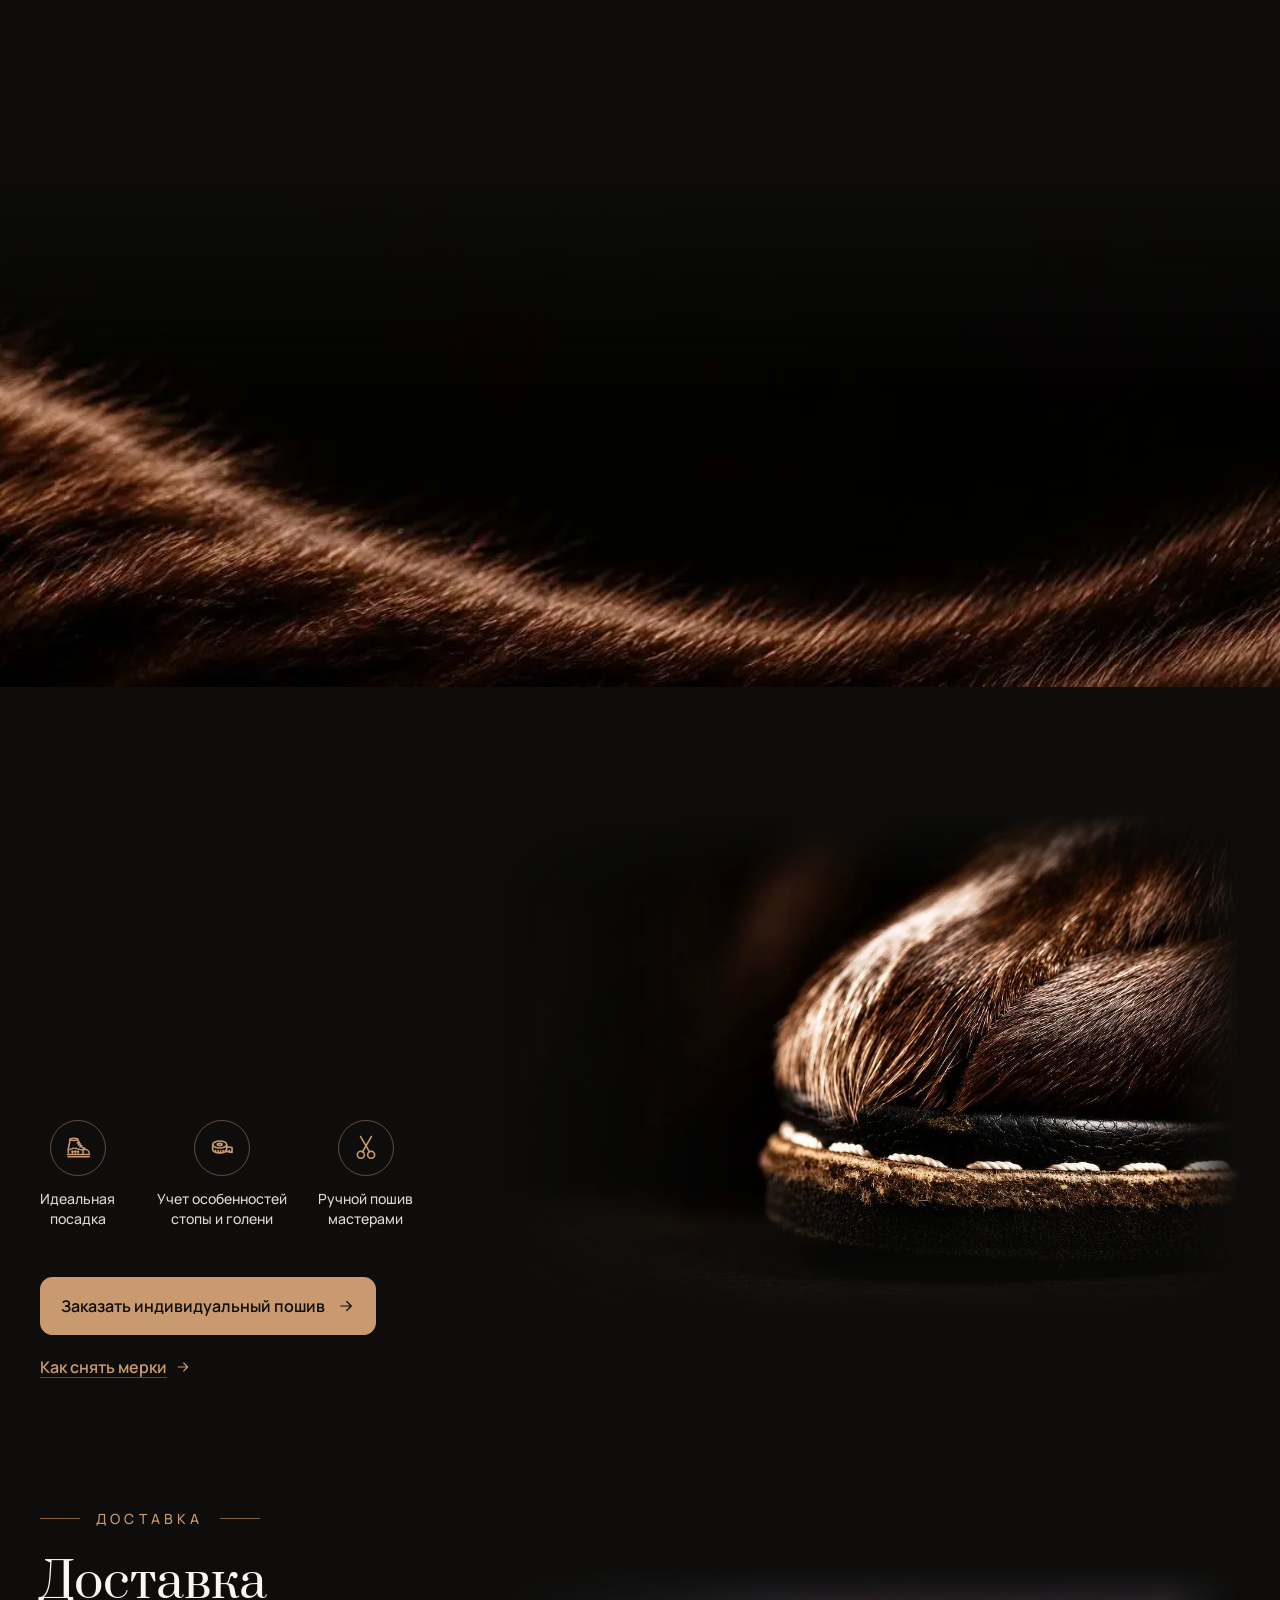
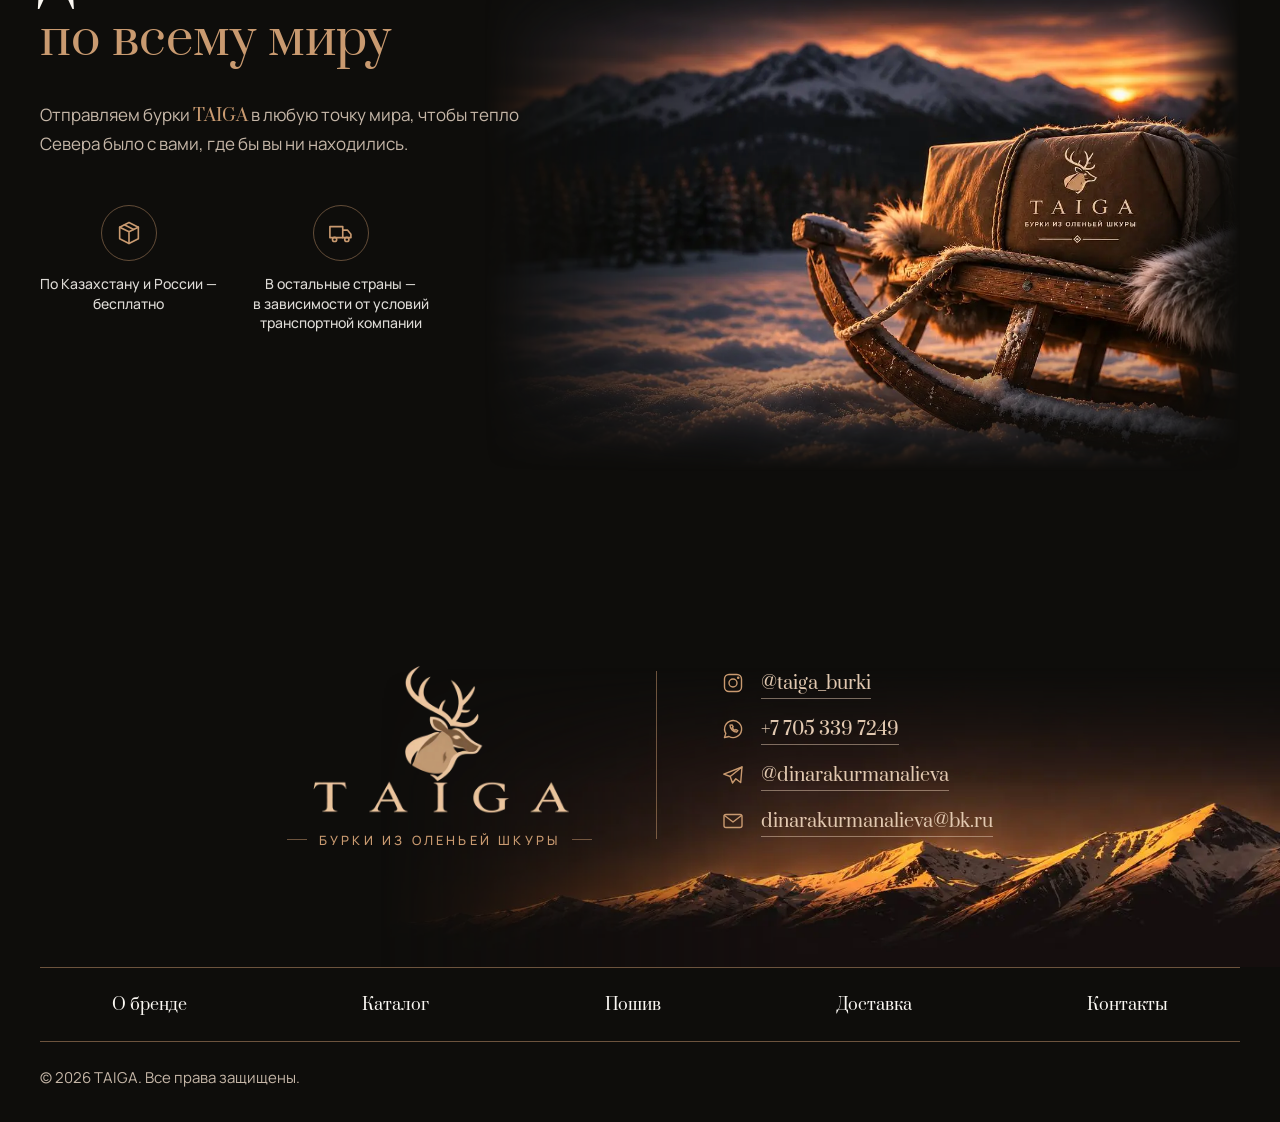
==== commit ef8ca919: "Center catalog photos and raise footer contact underline - Catalog main photo 6:7 aligned to the bot" ====
--- a/index.html
+++ b/index.html
@@ -242,11 +242,14 @@
             <li class="collection_card collection_card_featured reveal" style="--reveal-delay: 0.1s">
               <img
                 class="collection_photo"
+                style="object-position: center 30%"
+                data-position-dark="center 30%"
+                data-position-light="center 30%"
                 src="./img/catalog/kids-1.webp"
                 data-src-light="./img/catalog/kids-1-light.webp"
                 alt="Светлые детские бурки с вышитым орнаментом"
-                width="853"
-                height="1280"
+                width="711"
+                height="1067"
                 loading="lazy"
                 decoding="async"
               />
--- a/css/header.css
+++ b/css/header.css
@@ -168,9 +168,12 @@
     transform: scaleX(1);
   }
 
-  .footer_list .footer_link:hover,
   .footer_contact:hover .footer_contact_text {
-    text-decoration-color: transparent;
+    color: var(--color-accent);
+  }
+
+  .footer_contact:hover .footer_contact_text::before {
+    opacity: 0;
   }
 }
 
--- a/css/collection.css
+++ b/css/collection.css
@@ -63,15 +63,32 @@
   padding: clamp(1.25rem, 2vw, 1.75rem) clamp(1rem, 2vw, 1.5rem) clamp(1.5rem, 2.5vw, 2rem);
   text-align: center;
   background: color-mix(in srgb, var(--color-surface) 75%, transparent);
-  border: 1px solid var(--color-button-border);
+  border: 1px solid color-mix(in srgb, var(--color-accent) 30%, transparent);
   border-radius: 1.5rem;
   backdrop-filter: blur(4px);
+  transition:
+    border-color 0.7s cubic-bezier(0.22, 1, 0.36, 1),
+    box-shadow 0.7s cubic-bezier(0.22, 1, 0.36, 1),
+    scale 0.7s cubic-bezier(0.22, 1, 0.36, 1),
+    opacity 0.9s cubic-bezier(0.22, 1, 0.36, 1),
+    transform 0.9s cubic-bezier(0.22, 1, 0.36, 1);
 }
 
-.collection_card_featured {
-  padding-block: clamp(2rem, 3vw, 2.5rem);
-  border: 2px solid var(--color-accent);
-  box-shadow: 0 0 40px color-mix(in srgb, var(--color-accent) 18%, transparent);
+@media (hover: hover) {
+  .collection_card_featured,
+  .collection_card:hover,
+  .collection_card:focus-within {
+    border-color: color-mix(in srgb, var(--color-accent) 75%, transparent);
+    box-shadow: 0 10px 40px color-mix(in srgb, var(--color-accent) 12%, transparent);
+    scale: 1.02;
+  }
+
+  .collection_list:has(.collection_card:hover, .collection_card:focus-within)
+    .collection_card_featured:not(:hover, :focus-within) {
+    border-color: color-mix(in srgb, var(--color-accent) 30%, transparent);
+    box-shadow: none;
+    scale: 1;
+  }
 }
 
 
@@ -119,3 +136,11 @@
     flex-basis: 1.5rem;
   }
 }
+
+@media (max-width: 900px) {
+  .collection_card_featured,
+  .collection_card:hover,
+  .collection_card:focus-within {
+    scale: 1;
+  }
+}
--- a/css/footer.css
+++ b/css/footer.css
@@ -4,6 +4,7 @@
   --color-text-muted: #C6B7A8;
   --color-accent: #C99A70;
   --footer-line: rgba(201, 154, 112, 0.5);
+  --footer-contact: #E2C9B1;
   color: var(--color-text);
   background: var(--color-bg);
 }
@@ -109,15 +110,22 @@
   display: inline-block;
 }
 
-.footer_list .footer_link,
 .footer_contact_text {
-  text-decoration: underline;
-  text-decoration-thickness: 1px;
-  text-decoration-color: color-mix(in srgb, var(--color-accent) 55%, transparent);
-  text-underline-offset: 6px;
-  transition:
-    color var(--transition),
-    text-decoration-color var(--transition);
+  color: var(--footer-contact);
+  transition: color var(--transition);
+}
+
+.footer_contact_text::before {
+  content: "";
+  position: absolute;
+  bottom: -4px;
+  left: 0;
+  width: 100%;
+  height: 1px;
+  background-color: var(--footer-contact);
+  transform: scaleY(0.5);
+  transform-origin: bottom;
+  transition: opacity var(--transition);
 }
 
 .footer_link {
@@ -182,3 +190,19 @@
     text-align: center;
   }
 }
+
+.footer_contact_text::after {
+  bottom: -4px;
+}
+
+@media (hover: none) {
+  .footer_contact:active .footer_contact_text {
+    color: var(--color-accent);
+    transition-duration: 0s;
+  }
+
+  .footer_contact:active .footer_contact_text::before {
+    opacity: 0;
+    transition-duration: 0s;
+  }
+}
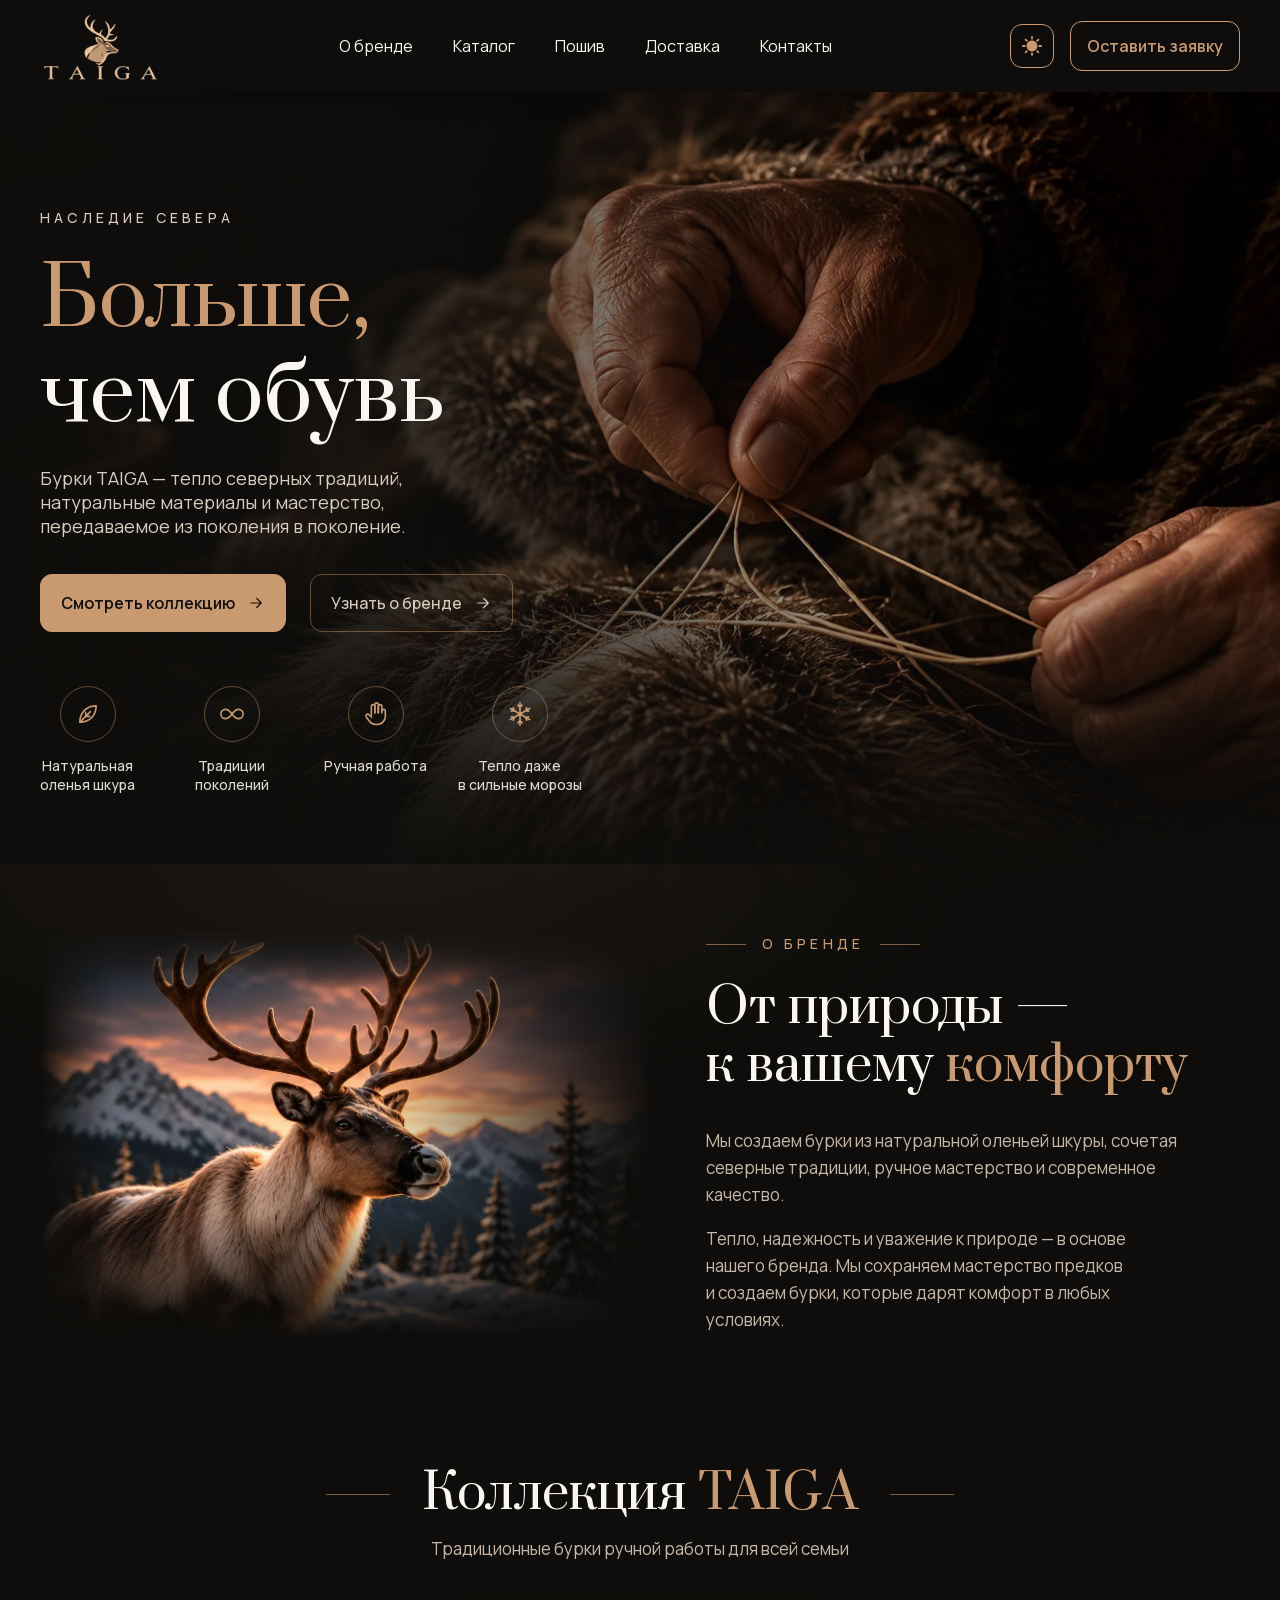
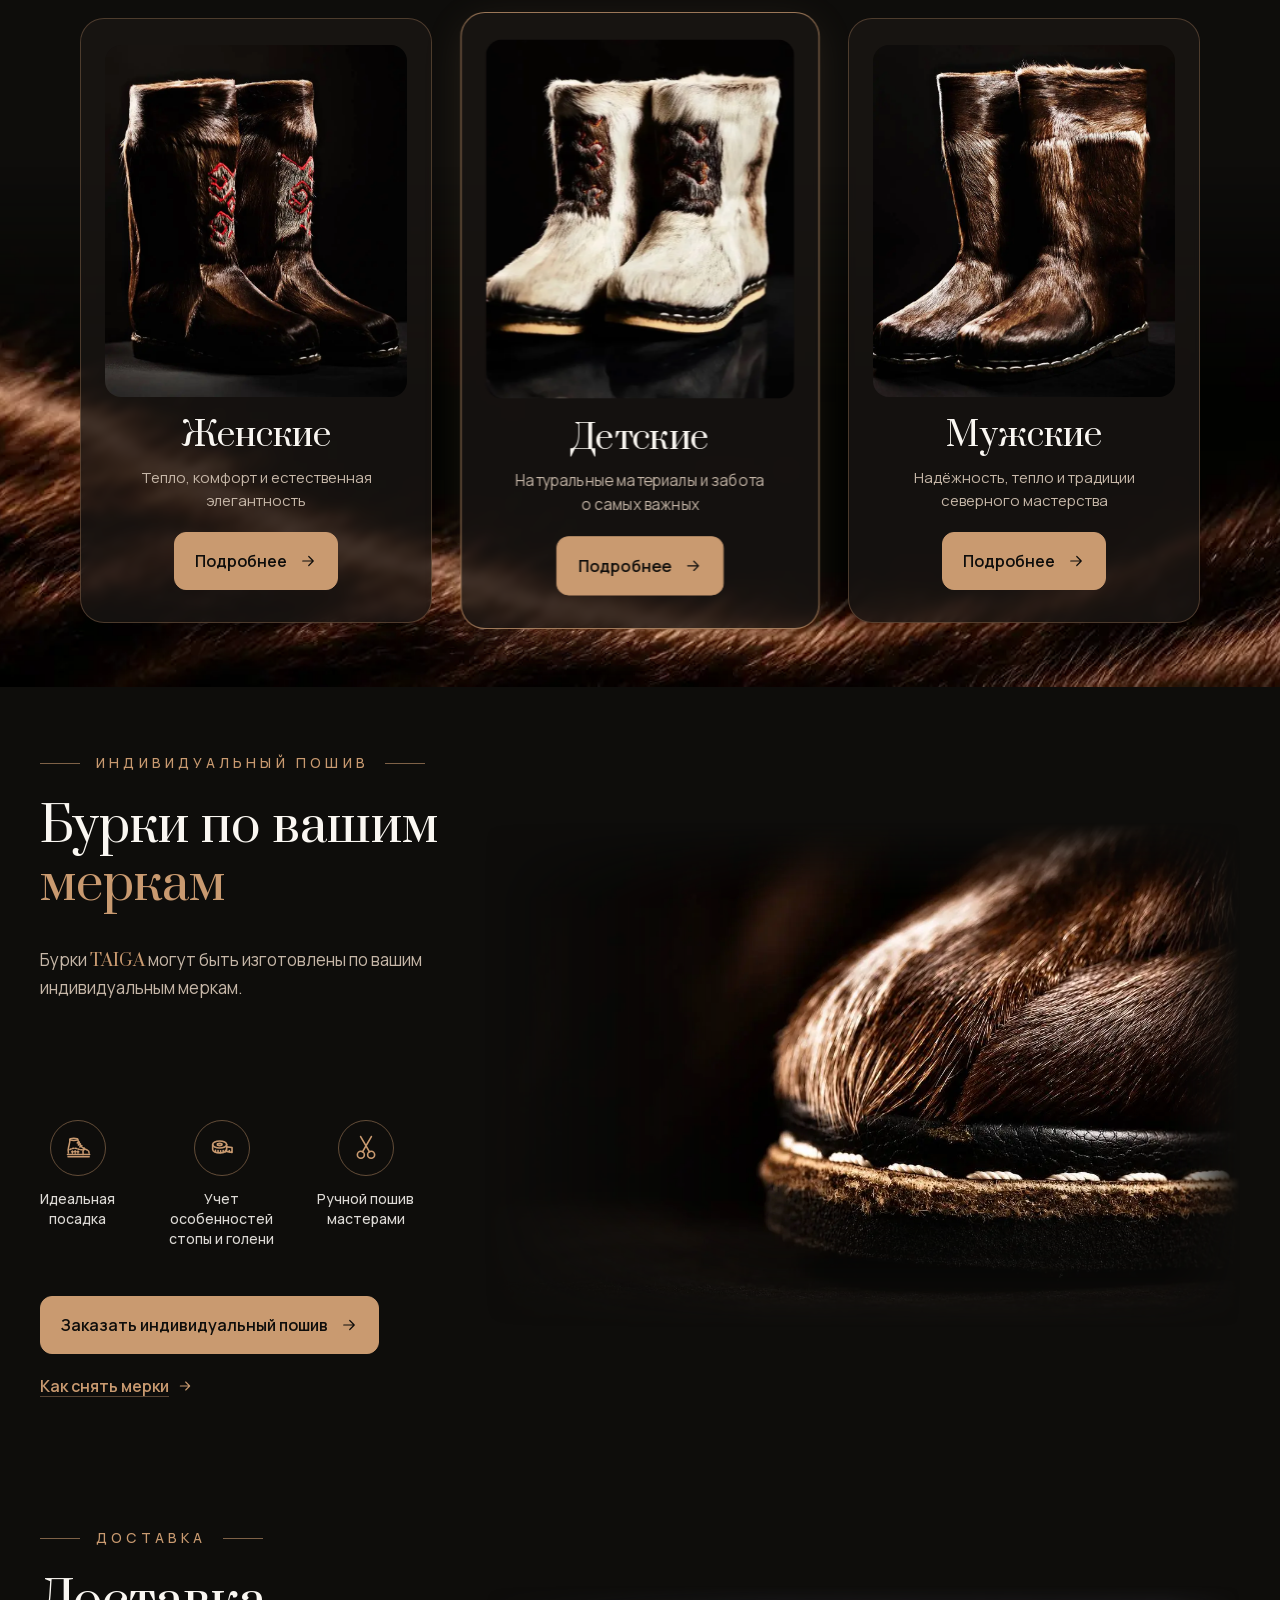
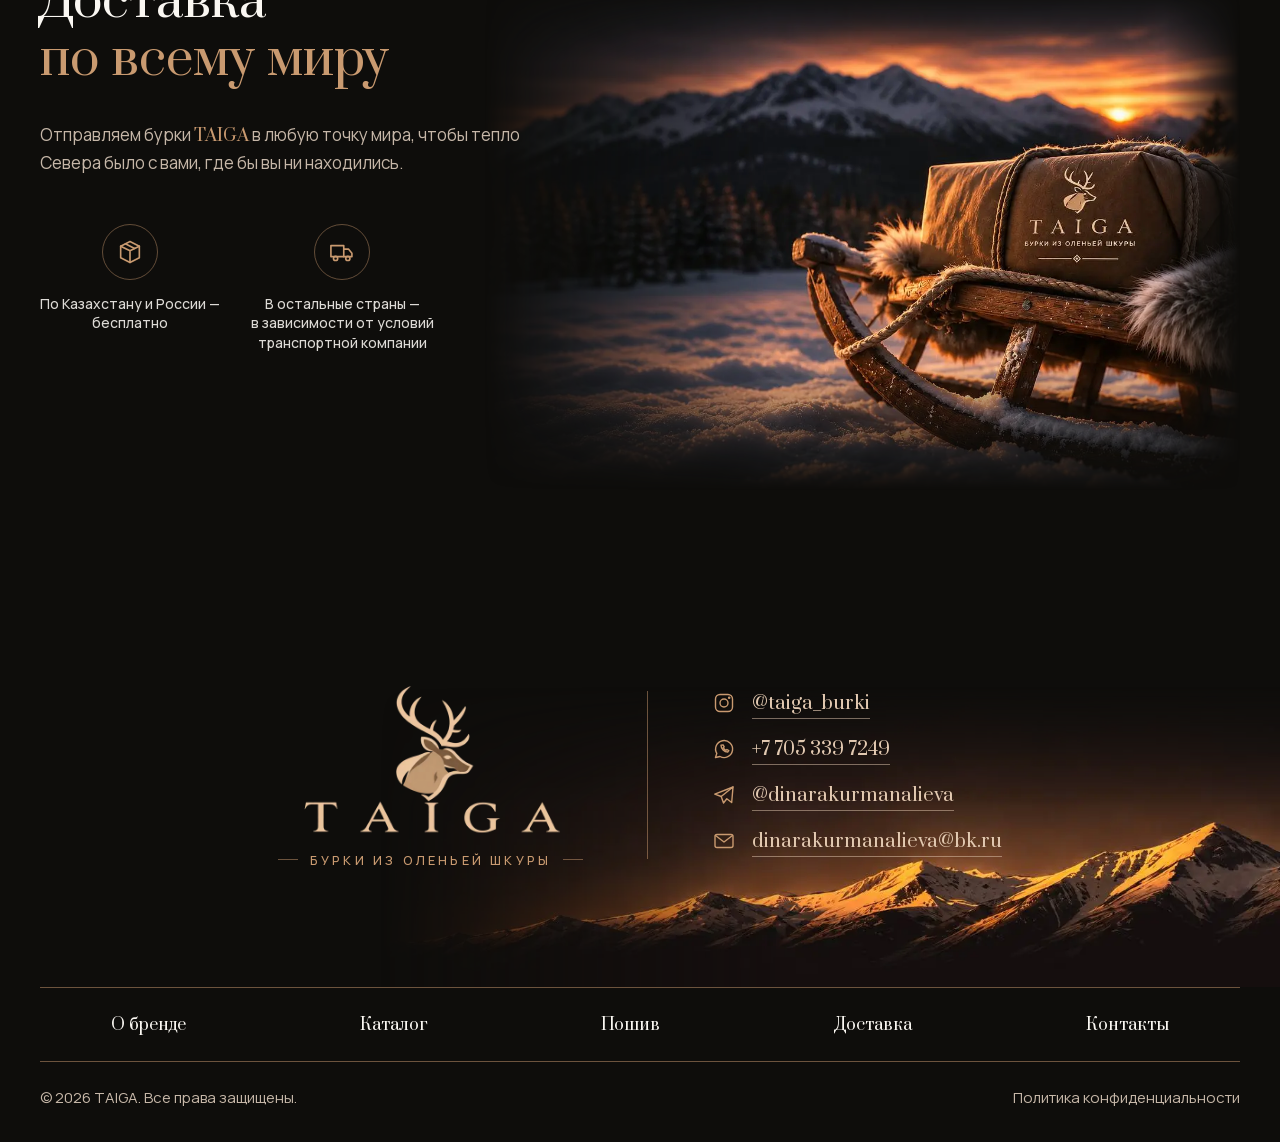
==== commit 0d83d531: "Add privacy policy, consent, local fonts and PHP request sender - Privacy policy page, required cons" ====
--- a/index.html
+++ b/index.html
@@ -18,12 +18,9 @@
     <meta property="og:image:height" content="630" />
     <meta name="twitter:card" content="summary_large_image" />
     <link rel="icon" href="./img/general/favicon.png" />
-    <link rel="preconnect" href="https://fonts.googleapis.com" />
-    <link rel="preconnect" href="https://fonts.gstatic.com" crossorigin />
-    <link
-      href="https://fonts.googleapis.com/css2?family=Cormorant+Garamond:ital,wght@0,400;0,600;1,400&family=Manrope:wght@400;500;600;700&family=Prata&display=swap"
-      rel="stylesheet"
-    />
+    <link rel="preload" href="./fonts/manrope-cyrillic.woff2" as="font" type="font/woff2" crossorigin />
+    <link rel="preload" href="./fonts/prata-cyrillic.woff2" as="font" type="font/woff2" crossorigin />
+    <link rel="stylesheet" href="./css/fonts.css" />
     <link rel="stylesheet" href="./css/variables.css" />
     <link rel="stylesheet" href="./css/base.css" />
     <link rel="stylesheet" href="./css/header.css" />
@@ -465,6 +462,7 @@
 
         <div class="footer_bottom">
           <p>© 2026 TAIGA. Все права защищены.</p>
+          <a class="footer_link" href="./privacy.html">Политика конфиденциальности</a>
         </div>
       </div>
     </footer>
@@ -553,6 +551,23 @@
           ></textarea>
         </div>
 
+        <div class="field_trap" aria-hidden="true">
+          <label for="request_website">Не заполняйте это поле</label>
+          <input id="request_website" name="website" type="text" tabindex="-1" autocomplete="off" />
+        </div>
+
+        <div class="field field_consent">
+          <label class="consent">
+            <input class="consent_input" id="request_consent" name="consent" type="checkbox" aria-describedby="request_consent_error" />
+            <span class="consent_box" aria-hidden="true"></span>
+            <span class="consent_text">
+              Я&nbsp;соглашаюсь на&nbsp;обработку персональных данных в&nbsp;соответствии
+              с&nbsp;<a href="./privacy.html" target="_blank" rel="noopener">политикой конфиденциальности</a>
+            </span>
+          </label>
+          <p class="field_error" id="request_consent_error" aria-live="polite"></p>
+        </div>
+
         <p class="request_error" id="request_error" role="alert" hidden>
           Не&nbsp;удалось отправить заявку. Попробуйте ещё раз или напишите нам
           в&nbsp;<a href="https://wa.me/77053397249" target="_blank" rel="noopener">WhatsApp</a>.
--- a/css/fonts.css
+++ b/css/fonts.css
@@ -0,0 +1,170 @@
+@font-face {
+  font-family: 'Cormorant Garamond';
+  font-style: italic;
+  font-weight: 400;
+  font-display: swap;
+  src: url(../fonts/cormorant-garamond-italic-cyrillic-ext.woff2) format('woff2');
+  unicode-range: U+0460-052F, U+1C80-1C8A, U+20B4, U+2DE0-2DFF, U+A640-A69F, U+FE2E-FE2F;
+}
+
+@font-face {
+  font-family: 'Cormorant Garamond';
+  font-style: italic;
+  font-weight: 400;
+  font-display: swap;
+  src: url(../fonts/cormorant-garamond-italic-cyrillic.woff2) format('woff2');
+  unicode-range: U+0301, U+0400-045F, U+0490-0491, U+04B0-04B1, U+2116;
+}
+
+@font-face {
+  font-family: 'Cormorant Garamond';
+  font-style: italic;
+  font-weight: 400;
+  font-display: swap;
+  src: url(../fonts/cormorant-garamond-italic-latin-ext.woff2) format('woff2');
+  unicode-range: U+0100-02BA, U+02BD-02C5, U+02C7-02CC, U+02CE-02D7, U+02DD-02FF, U+0304, U+0308, U+0329, U+1D00-1DBF, U+1E00-1E9F, U+1EF2-1EFF, U+2020, U+20A0-20AB, U+20AD-20C4, U+2113, U+2C60-2C7F, U+A720-A7FF;
+}
+
+@font-face {
+  font-family: 'Cormorant Garamond';
+  font-style: italic;
+  font-weight: 400;
+  font-display: swap;
+  src: url(../fonts/cormorant-garamond-italic-latin.woff2) format('woff2');
+  unicode-range: U+0000-00FF, U+0131, U+0152-0153, U+02BB-02BC, U+02C6, U+02DA, U+02DC, U+0304, U+0308, U+0329, U+2000-206F, U+20AC, U+2122, U+2191, U+2193, U+2212, U+2215, U+FEFF, U+FFFD;
+}
+
+@font-face {
+  font-family: 'Cormorant Garamond';
+  font-style: normal;
+  font-weight: 400;
+  font-display: swap;
+  src: url(../fonts/cormorant-garamond-cyrillic-ext.woff2) format('woff2');
+  unicode-range: U+0460-052F, U+1C80-1C8A, U+20B4, U+2DE0-2DFF, U+A640-A69F, U+FE2E-FE2F;
+}
+
+@font-face {
+  font-family: 'Cormorant Garamond';
+  font-style: normal;
+  font-weight: 400;
+  font-display: swap;
+  src: url(../fonts/cormorant-garamond-cyrillic.woff2) format('woff2');
+  unicode-range: U+0301, U+0400-045F, U+0490-0491, U+04B0-04B1, U+2116;
+}
+
+@font-face {
+  font-family: 'Cormorant Garamond';
+  font-style: normal;
+  font-weight: 400;
+  font-display: swap;
+  src: url(../fonts/cormorant-garamond-latin-ext.woff2) format('woff2');
+  unicode-range: U+0100-02BA, U+02BD-02C5, U+02C7-02CC, U+02CE-02D7, U+02DD-02FF, U+0304, U+0308, U+0329, U+1D00-1DBF, U+1E00-1E9F, U+1EF2-1EFF, U+2020, U+20A0-20AB, U+20AD-20C4, U+2113, U+2C60-2C7F, U+A720-A7FF;
+}
+
+@font-face {
+  font-family: 'Cormorant Garamond';
+  font-style: normal;
+  font-weight: 400;
+  font-display: swap;
+  src: url(../fonts/cormorant-garamond-latin.woff2) format('woff2');
+  unicode-range: U+0000-00FF, U+0131, U+0152-0153, U+02BB-02BC, U+02C6, U+02DA, U+02DC, U+0304, U+0308, U+0329, U+2000-206F, U+20AC, U+2122, U+2191, U+2193, U+2212, U+2215, U+FEFF, U+FFFD;
+}
+
+@font-face {
+  font-family: 'Cormorant Garamond';
+  font-style: normal;
+  font-weight: 600;
+  font-display: swap;
+  src: url(../fonts/cormorant-garamond-cyrillic-ext.woff2) format('woff2');
+  unicode-range: U+0460-052F, U+1C80-1C8A, U+20B4, U+2DE0-2DFF, U+A640-A69F, U+FE2E-FE2F;
+}
+
+@font-face {
+  font-family: 'Cormorant Garamond';
+  font-style: normal;
+  font-weight: 600;
+  font-display: swap;
+  src: url(../fonts/cormorant-garamond-cyrillic.woff2) format('woff2');
+  unicode-range: U+0301, U+0400-045F, U+0490-0491, U+04B0-04B1, U+2116;
+}
+
+@font-face {
+  font-family: 'Cormorant Garamond';
+  font-style: normal;
+  font-weight: 600;
+  font-display: swap;
+  src: url(../fonts/cormorant-garamond-latin-ext.woff2) format('woff2');
+  unicode-range: U+0100-02BA, U+02BD-02C5, U+02C7-02CC, U+02CE-02D7, U+02DD-02FF, U+0304, U+0308, U+0329, U+1D00-1DBF, U+1E00-1E9F, U+1EF2-1EFF, U+2020, U+20A0-20AB, U+20AD-20C4, U+2113, U+2C60-2C7F, U+A720-A7FF;
+}
+
+@font-face {
+  font-family: 'Cormorant Garamond';
+  font-style: normal;
+  font-weight: 600;
+  font-display: swap;
+  src: url(../fonts/cormorant-garamond-latin.woff2) format('woff2');
+  unicode-range: U+0000-00FF, U+0131, U+0152-0153, U+02BB-02BC, U+02C6, U+02DA, U+02DC, U+0304, U+0308, U+0329, U+2000-206F, U+20AC, U+2122, U+2191, U+2193, U+2212, U+2215, U+FEFF, U+FFFD;
+}
+
+@font-face {
+  font-family: 'Manrope';
+  font-style: normal;
+  font-weight: 400 700;
+  font-display: swap;
+  src: url(../fonts/manrope-cyrillic-ext.woff2) format('woff2');
+  unicode-range: U+0460-052F, U+1C80-1C8A, U+20B4, U+2DE0-2DFF, U+A640-A69F, U+FE2E-FE2F;
+}
+
+@font-face {
+  font-family: 'Manrope';
+  font-style: normal;
+  font-weight: 400 700;
+  font-display: swap;
+  src: url(../fonts/manrope-cyrillic.woff2) format('woff2');
+  unicode-range: U+0301, U+0400-045F, U+0490-0491, U+04B0-04B1, U+2116;
+}
+
+@font-face {
+  font-family: 'Manrope';
+  font-style: normal;
+  font-weight: 400 700;
+  font-display: swap;
+  src: url(../fonts/manrope-latin-ext.woff2) format('woff2');
+  unicode-range: U+0100-02BA, U+02BD-02C5, U+02C7-02CC, U+02CE-02D7, U+02DD-02FF, U+0304, U+0308, U+0329, U+1D00-1DBF, U+1E00-1E9F, U+1EF2-1EFF, U+2020, U+20A0-20AB, U+20AD-20C4, U+2113, U+2C60-2C7F, U+A720-A7FF;
+}
+
+@font-face {
+  font-family: 'Manrope';
+  font-style: normal;
+  font-weight: 400 700;
+  font-display: swap;
+  src: url(../fonts/manrope-latin.woff2) format('woff2');
+  unicode-range: U+0000-00FF, U+0131, U+0152-0153, U+02BB-02BC, U+02C6, U+02DA, U+02DC, U+0304, U+0308, U+0329, U+2000-206F, U+20AC, U+2122, U+2191, U+2193, U+2212, U+2215, U+FEFF, U+FFFD;
+}
+
+@font-face {
+  font-family: 'Prata';
+  font-style: normal;
+  font-weight: 400;
+  font-display: swap;
+  src: url(../fonts/prata-cyrillic-ext.woff2) format('woff2');
+  unicode-range: U+0460-052F, U+1C80-1C8A, U+20B4, U+2DE0-2DFF, U+A640-A69F, U+FE2E-FE2F;
+}
+
+@font-face {
+  font-family: 'Prata';
+  font-style: normal;
+  font-weight: 400;
+  font-display: swap;
+  src: url(../fonts/prata-cyrillic.woff2) format('woff2');
+  unicode-range: U+0301, U+0400-045F, U+0490-0491, U+04B0-04B1, U+2116;
+}
+
+@font-face {
+  font-family: 'Prata';
+  font-style: normal;
+  font-weight: 400;
+  font-display: swap;
+  src: url(../fonts/prata-latin.woff2) format('woff2');
+  unicode-range: U+0000-00FF, U+0131, U+0152-0153, U+02BB-02BC, U+02C6, U+02DA, U+02DC, U+0304, U+0308, U+0329, U+2000-206F, U+20AC, U+2122, U+2191, U+2193, U+2212, U+2215, U+FEFF, U+FFFD;
+}
--- a/css/footer.css
+++ b/css/footer.css
@@ -206,3 +206,13 @@
     transition-duration: 0s;
   }
 }
+
+.footer_bottom .footer_link {
+  font-family: var(--font-main);
+  font-size: inherit;
+  color: var(--color-text-muted);
+}
+
+.footer_link[aria-current="page"] {
+  color: var(--color-accent);
+}
--- a/css/request.css
+++ b/css/request.css
@@ -45,7 +45,7 @@
 .request_form {
   display: flex;
   flex-direction: column;
-  gap: clamp(0.75rem, 2vh, 1.125rem);
+  gap: clamp(0.75rem, 1.7vh, 1.125rem);
 }
 
 .request_form[hidden] {
@@ -69,12 +69,14 @@
 .field {
   display: flex;
   flex-direction: column;
-  gap: 0.375rem;
+  gap: 0;
   min-width: 0;
   border: none;
 }
 
 .field_label {
+  display: block;
+  margin-bottom: 0.625rem;
   padding: 0;
   font-size: 0.875rem;
   font-weight: 600;
@@ -124,6 +126,7 @@
   min-height: 0;
   font-size: 0.8125rem;
   color: #E0716C;
+  margin-top: 0.25rem;
 }
 
 .light_theme .field_error {
@@ -275,18 +278,36 @@
   }
 }
 
-@media (max-height: 740px) {
+@media (max-height: 800px) {
   .request_eyebrow {
     display: none;
   }
 
   .request_subtitle {
-    margin-top: -0.25rem;
-    font-size: 0.875rem;
-  }
-
-  .field {
-    gap: 0.25rem;
+    display: none;
+  }
+
+  .request_form {
+    gap: 0.5rem;
+  }
+
+
+  .field_input {
+    min-height: 40px;
+    padding-block: 0.5rem;
+  }
+
+  .field_textarea {
+    height: 56px;
+    min-height: 56px;
+  }
+
+  .contact_method span {
+    min-height: 36px;
+  }
+
+  .consent {
+    font-size: 0.75rem;
   }
 
   .field_error {
@@ -318,3 +339,78 @@
   cursor: progress;
   opacity: 0.7;
 }
+
+.field_trap {
+  position: absolute;
+  left: -9999px;
+  width: 1px;
+  height: 1px;
+  overflow: hidden;
+}
+
+.consent {
+  display: grid;
+  grid-template-columns: 20px minmax(0, 1fr);
+  align-items: start;
+  gap: 0.75rem;
+  font-size: 0.8125rem;
+  line-height: 145%;
+  color: var(--color-text-muted);
+  cursor: pointer;
+}
+
+.consent_input {
+  position: absolute;
+  opacity: 0;
+  pointer-events: none;
+}
+
+.consent_box {
+  position: relative;
+  width: 20px;
+  height: 20px;
+  margin-top: 1px;
+  background: var(--color-bg);
+  border: 1px solid var(--color-border);
+  border-radius: 0.35rem;
+  transition:
+    background-color var(--transition),
+    border-color var(--transition);
+}
+
+.consent_box::after {
+  content: "";
+  position: absolute;
+  left: 6px;
+  top: 2px;
+  width: 6px;
+  height: 11px;
+  border: solid var(--color-hero-on-accent);
+  border-width: 0 2px 2px 0;
+  transform: rotate(45deg) scale(0);
+  transition: transform 0.2s ease;
+}
+
+.consent_input:checked + .consent_box {
+  background: var(--color-hero-accent);
+  border-color: var(--color-hero-accent);
+}
+
+.consent_input:checked + .consent_box::after {
+  transform: rotate(45deg) scale(1);
+}
+
+.consent_input:focus-visible + .consent_box {
+  outline: 2px solid var(--color-accent);
+  outline-offset: 2px;
+}
+
+.field.has_error .consent_box {
+  border-color: #D9534F;
+}
+
+.consent_text a {
+  color: var(--color-accent);
+  text-decoration: underline;
+  text-underline-offset: 3px;
+}
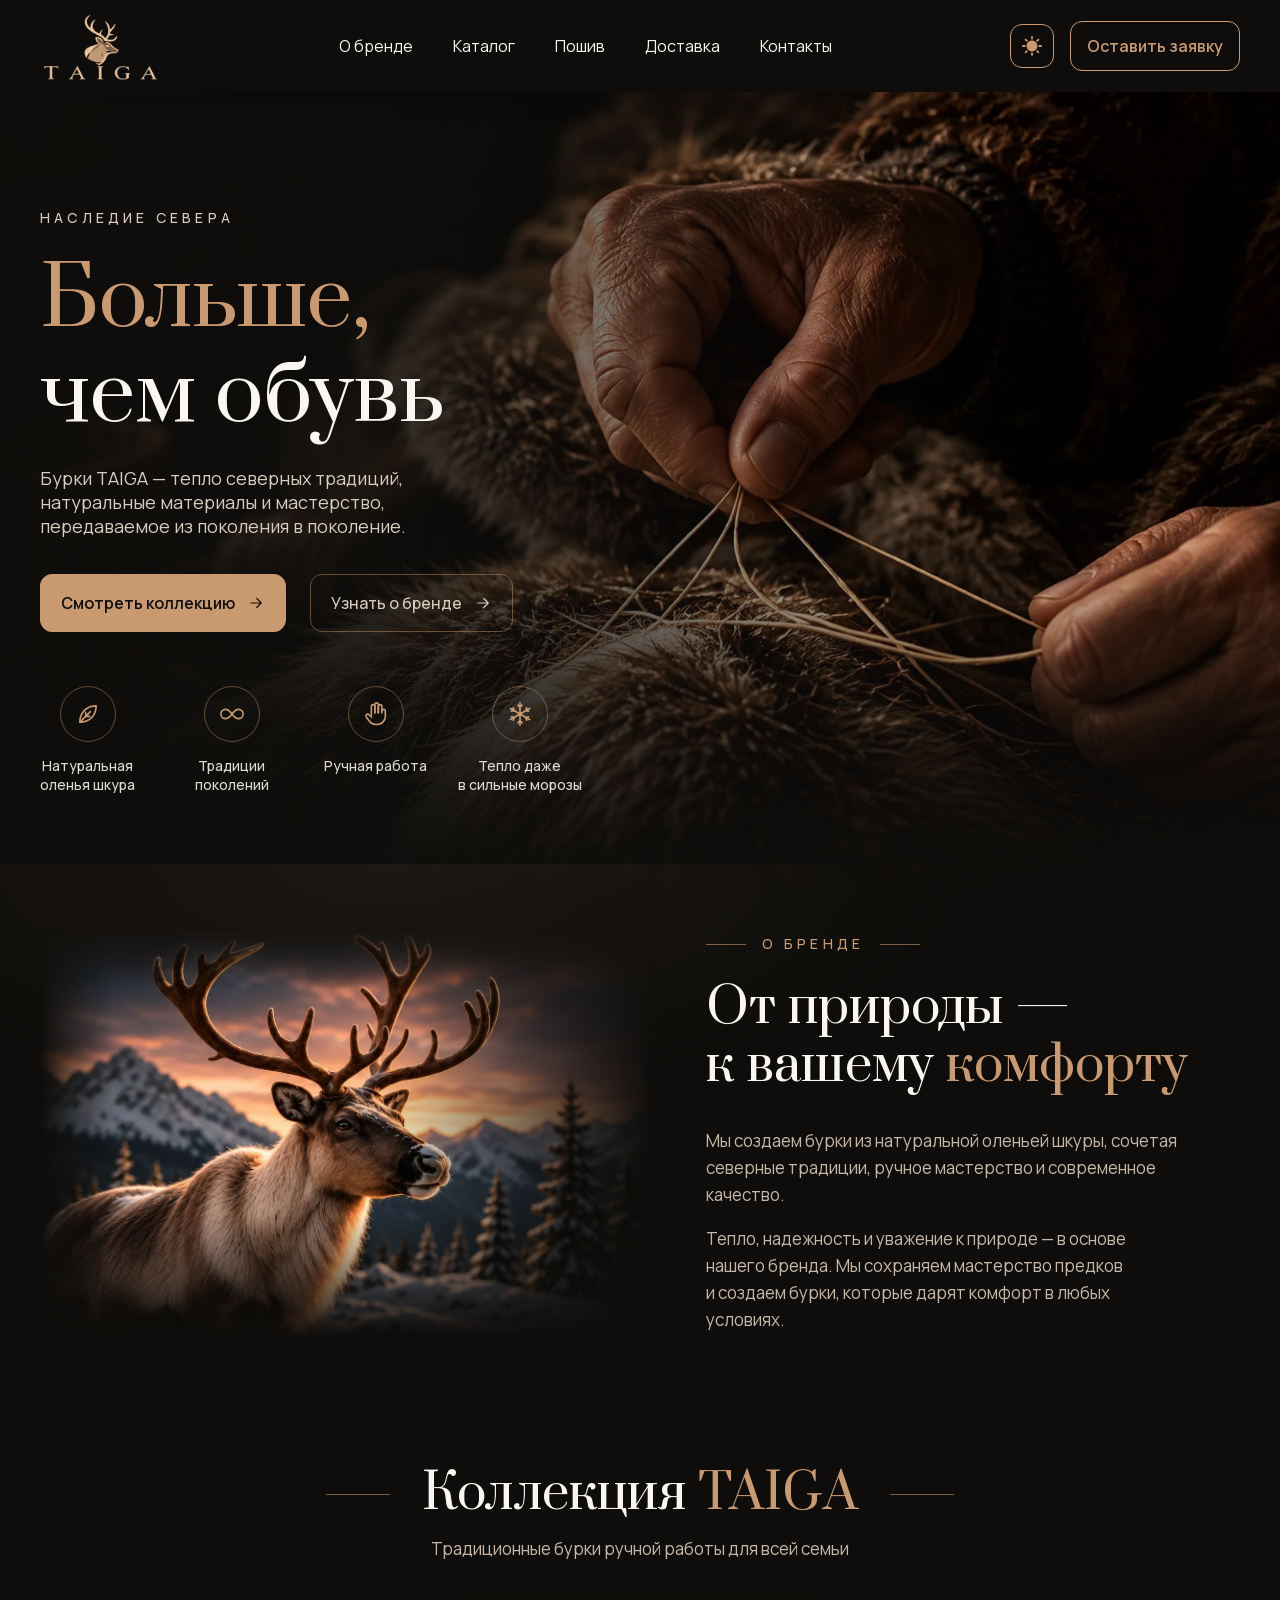
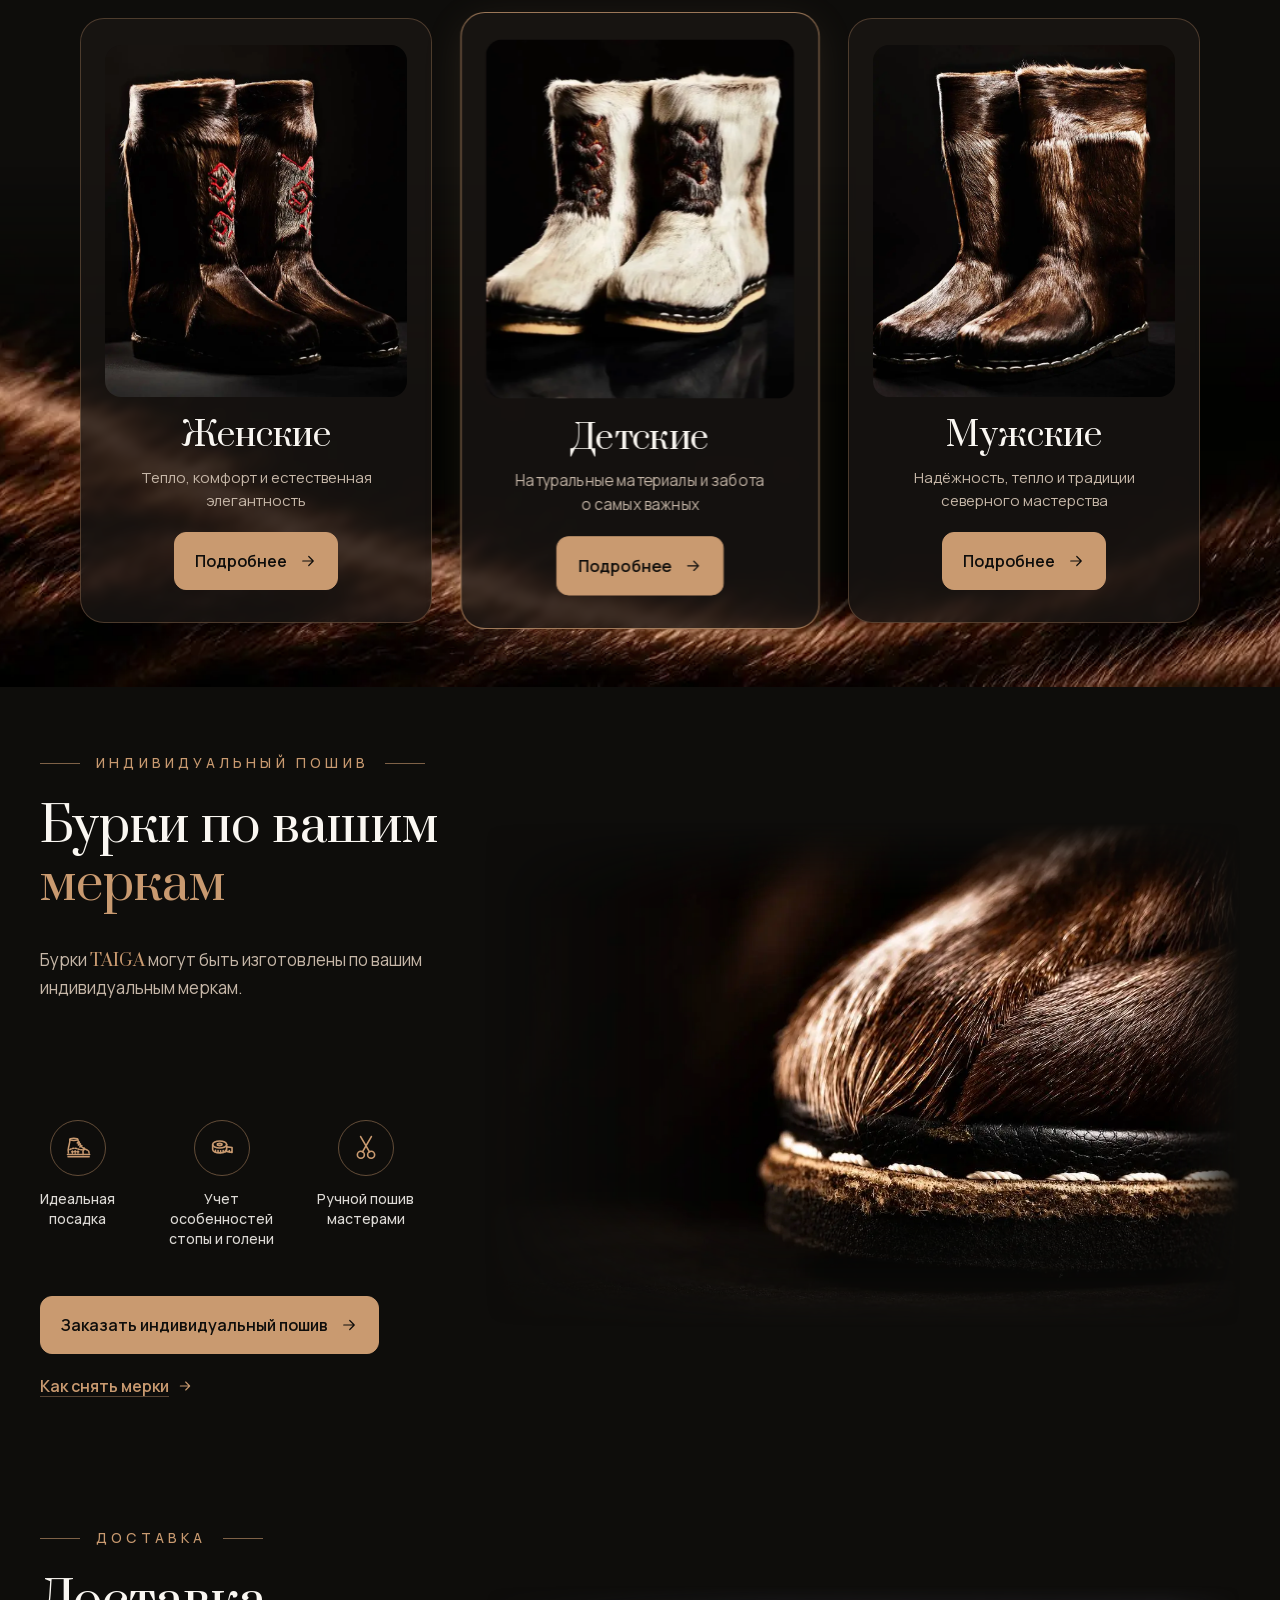
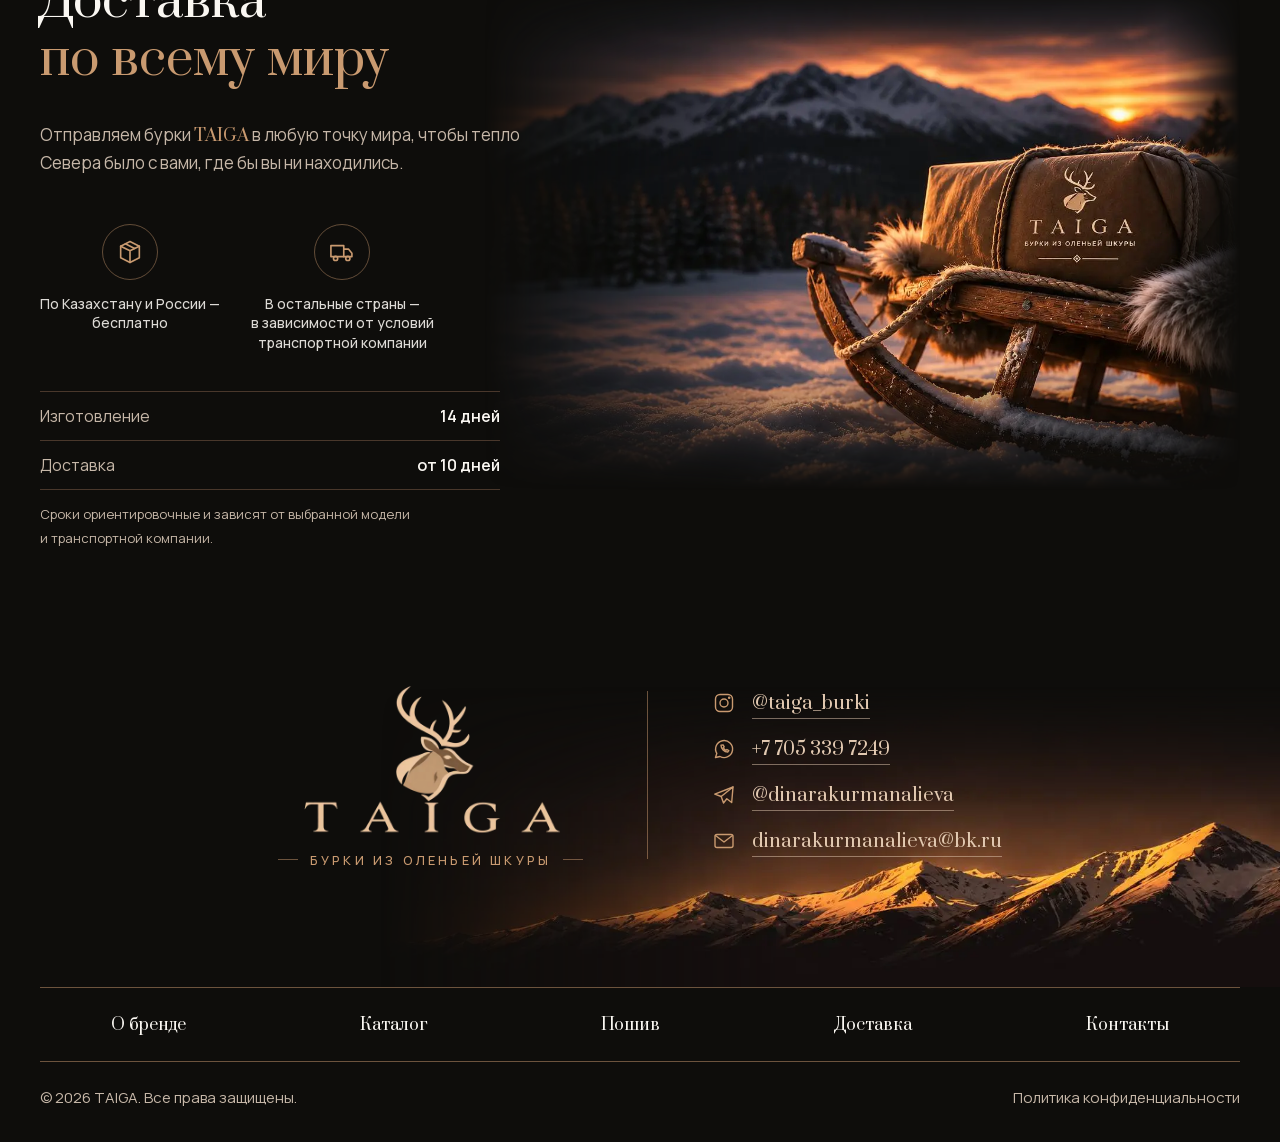
==== commit fd41bc2d: "Move to taiga-burki.kz and remove the diagnostic page - Canonical and Open Graph URLs point to https" ====
--- a/index.html
+++ b/index.html
@@ -5,15 +5,15 @@
     <meta name="viewport" content="width=device-width, initial-scale=1.0" />
     <title>TAIGA — бурки из оленьей шкуры ручной работы</title>
     <meta name="description" content="Бурки TAIGA из натуральной оленьей шкуры: ручная работа, северные традиции, индивидуальный пошив по меркам и доставка по Казахстану, России и миру." />
-    <link rel="canonical" href="https://esrudenko.github.io/taiga-site/" />
+    <link rel="canonical" href="https://taiga-burki.kz/" />
     <meta name="theme-color" content="#0E0D0B" />
     <meta property="og:type" content="website" />
     <meta property="og:locale" content="ru_RU" />
     <meta property="og:site_name" content="TAIGA" />
     <meta property="og:title" content="TAIGA — бурки из оленьей шкуры ручной работы" />
     <meta property="og:description" content="Бурки TAIGA из натуральной оленьей шкуры: ручная работа, северные традиции, индивидуальный пошив по меркам и доставка по Казахстану, России и миру." />
-    <meta property="og:url" content="https://esrudenko.github.io/taiga-site/" />
-    <meta property="og:image" content="https://esrudenko.github.io/taiga-site/img/general/og-image.jpg" />
+    <meta property="og:url" content="https://taiga-burki.kz/" />
+    <meta property="og:image" content="https://taiga-burki.kz/img/general/og-image.jpg" />
     <meta property="og:image:width" content="1200" />
     <meta property="og:image:height" content="630" />
     <meta name="twitter:card" content="summary_large_image" />
--- a/css/base.css
+++ b/css/base.css
@@ -307,6 +307,13 @@
   overflow: hidden;
 }
 
+html.scroll_locked body {
+  position: fixed;
+  left: 0;
+  right: 0;
+  overflow: hidden;
+}
+
 .request,
 .lightbox,
 .header_nav {
